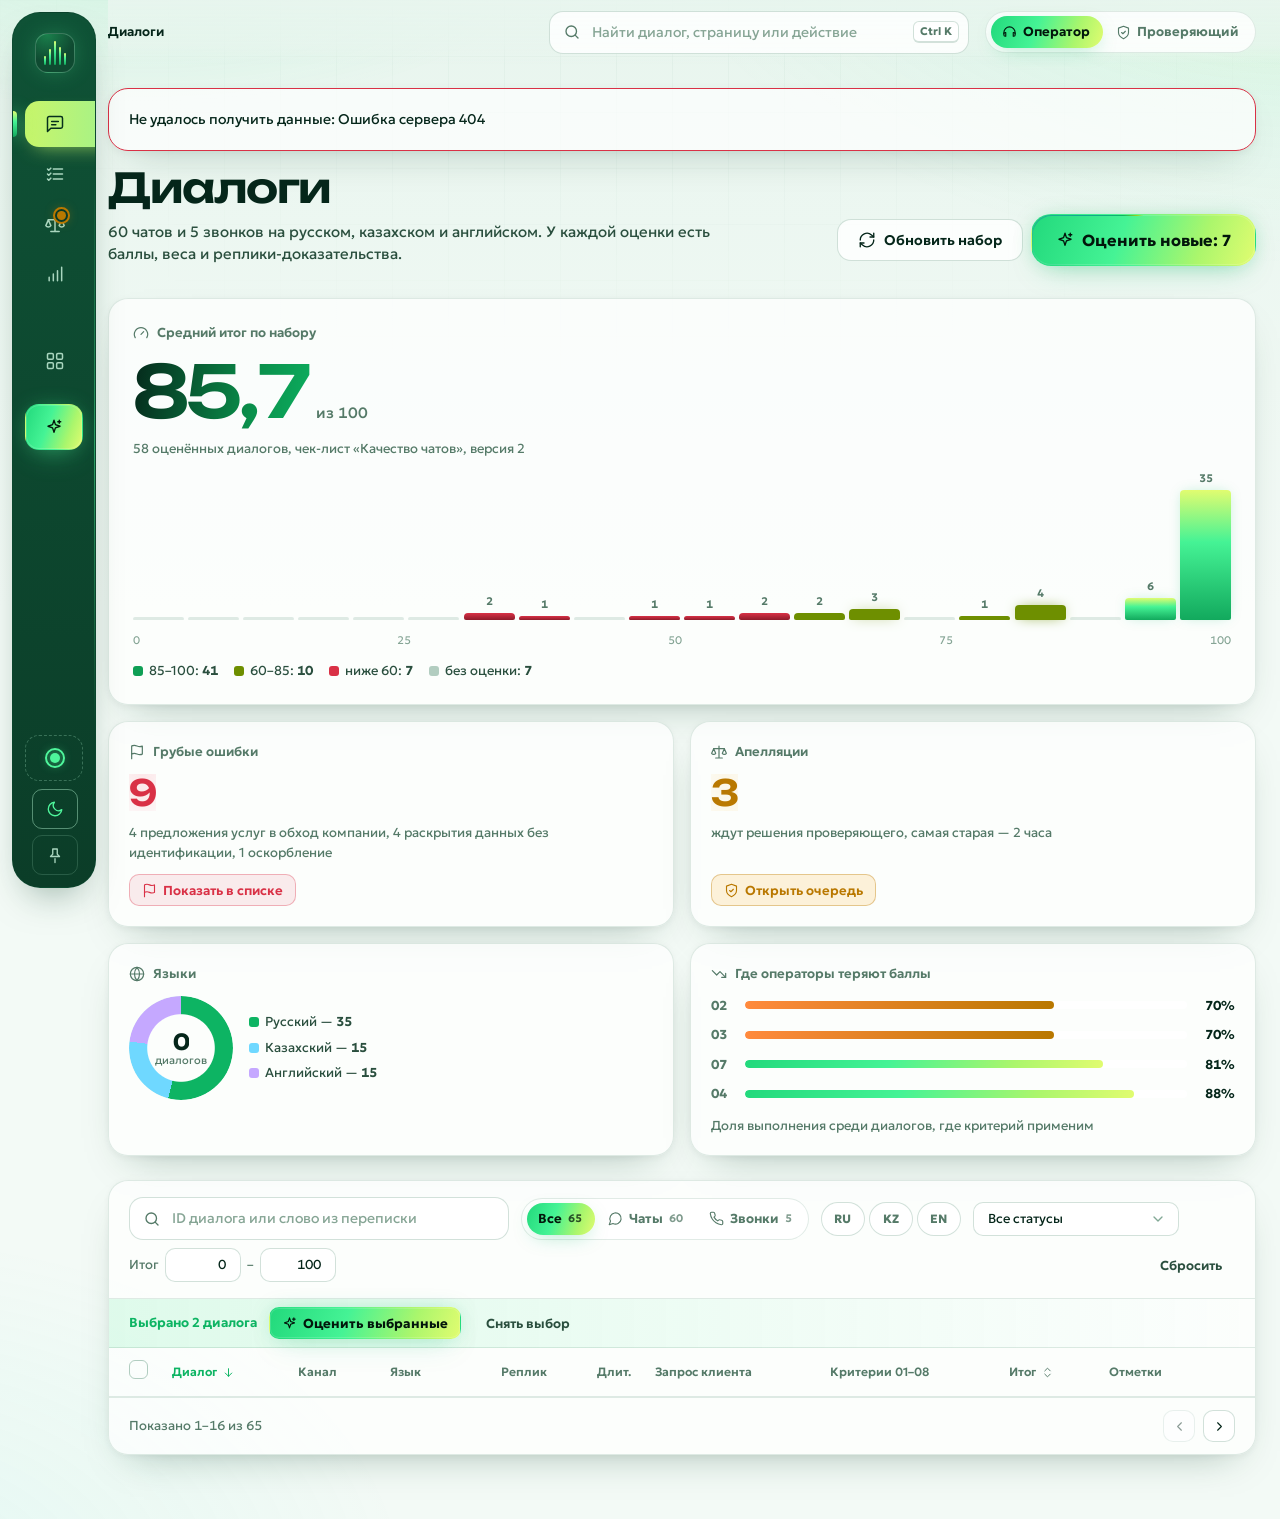
==== frontend/index.html @ 2c7c266d "Фронтенд: новый дизайн (datac) подключён к API: диалоги, карточки, апелляции, оценка, чек-листы, ана" ====
<!doctype html>
<html lang="ru">
<head>
  <meta charset="utf-8">
  <meta name="viewport" content="width=device-width, initial-scale=1">
  <meta name="theme-color" content="#F3FAF6">
  <link rel="icon" href="data:image/svg+xml,%3Csvg xmlns='http://www.w3.org/2000/svg' viewBox='0 0 32 32'%3E%3Crect width='32' height='32' rx='9' fill='%230B2D1F'/%3E%3Cg fill='%2345F395'%3E%3Crect x='6' y='17' width='3' height='8' rx='1.5'/%3E%3Crect x='11' y='11' width='3' height='14' rx='1.5'/%3E%3Crect x='16' y='6' width='3' height='19' rx='1.5'/%3E%3Crect x='21' y='12' width='3' height='13' rx='1.5'/%3E%3C/g%3E%3C/svg%3E">
  <title>Диалоги · CQA</title>
  <script src="js/fx/boot.js"></script>
  <link rel="preconnect" href="https://fonts.googleapis.com">
  <link rel="preconnect" href="https://fonts.gstatic.com" crossorigin>
  <noscript><link rel="stylesheet" href="https://fonts.googleapis.com/css2?family=Geologica:wght@300..800&family=Unbounded:wght@500..800&display=swap"></noscript>
  <link rel="stylesheet" href="css/tokens.css">
  <link rel="stylesheet" href="css/base.css">
  <link rel="stylesheet" href="css/components.css">
  <link rel="stylesheet" href="css/views.css">
  <link rel="stylesheet" href="css/fx.css">
</head>
<body>
  <!-- Иконки (inline-спрайт, чтобы работать и с file://). Использование: <svg class="icon"><use href="#i-check"/></svg> -->
  <svg xmlns="http://www.w3.org/2000/svg" style="display:none" aria-hidden="true">
    <symbol id="i-logo" viewBox="0 0 24 24"><path d="M21 12a8.5 8.5 0 0 1-12.4 7.6L3.5 21l1.4-4.9A8.5 8.5 0 1 1 21 12Z"/><path d="m8.6 12.2 2.4 2.4 4.6-5"/></symbol>
    <symbol id="i-list" viewBox="0 0 24 24"><path d="M21 15a2 2 0 0 1-2 2H7l-4 4V5a2 2 0 0 1 2-2h14a2 2 0 0 1 2 2z"/><path d="M8 9h8M8 13h5"/></symbol>
    <symbol id="i-gauge" viewBox="0 0 24 24"><path d="m12 14 4-4"/><path d="M3.3 19a10 10 0 1 1 17.4 0"/></symbol>
    <symbol id="i-checklist" viewBox="0 0 24 24"><path d="M10 6h11M10 12h11M10 18h11"/><path d="m3 6 1.5 1.5L7 5M3 12l1.5 1.5L7 11M3 18l1.5 1.5L7 17"/></symbol>
    <symbol id="i-scale" viewBox="0 0 24 24"><path d="M12 3v18M7 21h10M4 7h16"/><path d="m4 7-3 7a3.5 3.5 0 0 0 6 0L4 7ZM20 7l-3 7a3.5 3.5 0 0 0 6 0l-3-7Z"/></symbol>
    <symbol id="i-chat" viewBox="0 0 24 24"><path d="M7.9 20A9 9 0 1 0 4 16.1L2 22z"/></symbol>
    <symbol id="i-phone" viewBox="0 0 24 24"><path d="M22 16.9v3a2 2 0 0 1-2.2 2 19.8 19.8 0 0 1-8.6-3.1 19.5 19.5 0 0 1-6-6A19.8 19.8 0 0 1 2.1 4.2 2 2 0 0 1 4.1 2h3a2 2 0 0 1 2 1.7c.1.9.4 1.8.7 2.7a2 2 0 0 1-.5 2.1L8 9.8a16 16 0 0 0 6 6l1.3-1.3a2 2 0 0 1 2.1-.4c.9.3 1.8.6 2.7.7a2 2 0 0 1 1.7 2z"/></symbol>
    <symbol id="i-search" viewBox="0 0 24 24"><circle cx="11" cy="11" r="7"/><path d="m20 20-3.5-3.5"/></symbol>
    <symbol id="i-chevron-right" viewBox="0 0 24 24"><path d="m9 18 6-6-6-6"/></symbol>
    <symbol id="i-chevron-left" viewBox="0 0 24 24"><path d="m15 18-6-6 6-6"/></symbol>
    <symbol id="i-sort" viewBox="0 0 24 24"><path d="m7 15 5 5 5-5M7 9l5-5 5 5"/></symbol>
    <symbol id="i-sort-down" viewBox="0 0 24 24"><path d="M12 5v14M6 13l6 6 6-6"/></symbol>
    <symbol id="i-alert" viewBox="0 0 24 24"><path d="M10.3 3.9 1.8 18a2 2 0 0 0 1.7 3h17a2 2 0 0 0 1.7-3L13.7 3.9a2 2 0 0 0-3.4 0z"/><path d="M12 9v4M12 17h.01"/></symbol>
    <symbol id="i-flag" viewBox="0 0 24 24"><path d="M4 15s1-1 4-1 5 2 8 2 4-1 4-1V3s-1 1-4 1-5-2-8-2-4 1-4 1z"/><path d="M4 22v-7"/></symbol>
    <symbol id="i-check" viewBox="0 0 24 24"><path d="M20 6 9 17l-5-5"/></symbol>
    <symbol id="i-check-circle" viewBox="0 0 24 24"><circle cx="12" cy="12" r="10"/><path d="m8 12 3 3 5-6"/></symbol>
    <symbol id="i-x" viewBox="0 0 24 24"><path d="M18 6 6 18M6 6l12 12"/></symbol>
    <symbol id="i-x-circle" viewBox="0 0 24 24"><circle cx="12" cy="12" r="10"/><path d="m15 9-6 6M9 9l6 6"/></symbol>
    <symbol id="i-refresh" viewBox="0 0 24 24"><path d="M3 12a9 9 0 0 1 15-6.7L21 8"/><path d="M21 3v5h-5"/><path d="M21 12a9 9 0 0 1-15 6.7L3 16"/><path d="M3 21v-5h5"/></symbol>
    <symbol id="i-upload" viewBox="0 0 24 24"><path d="M21 15v4a2 2 0 0 1-2 2H5a2 2 0 0 1-2-2v-4"/><path d="m17 8-5-5-5 5M12 3v12"/></symbol>
    <symbol id="i-download" viewBox="0 0 24 24"><path d="M21 15v4a2 2 0 0 1-2 2H5a2 2 0 0 1-2-2v-4"/><path d="m7 10 5 5 5-5M12 15V3"/></symbol>
    <symbol id="i-play" viewBox="0 0 24 24"><path d="M7 4.5v15a1 1 0 0 0 1.5.9l12-7.5a1 1 0 0 0 0-1.8l-12-7.5A1 1 0 0 0 7 4.5Z"/></symbol>
    <symbol id="i-pause" viewBox="0 0 24 24"><rect x="6" y="4" width="4" height="16" rx="1"/><rect x="14" y="4" width="4" height="16" rx="1"/></symbol>
    <symbol id="i-stop" viewBox="0 0 24 24"><rect x="6" y="6" width="12" height="12" rx="2"/></symbol>
    <symbol id="i-grip" viewBox="0 0 24 24"><circle cx="9" cy="6" r="1"/><circle cx="15" cy="6" r="1"/><circle cx="9" cy="12" r="1"/><circle cx="15" cy="12" r="1"/><circle cx="9" cy="18" r="1"/><circle cx="15" cy="18" r="1"/></symbol>
    <symbol id="i-plus" viewBox="0 0 24 24"><path d="M12 5v14M5 12h14"/></symbol>
    <symbol id="i-save" viewBox="0 0 24 24"><path d="M19 21H5a2 2 0 0 1-2-2V5a2 2 0 0 1 2-2h11l5 5v11a2 2 0 0 1-2 2z"/><path d="M17 21v-8H7v8M7 3v5h8"/></symbol>
    <symbol id="i-trash" viewBox="0 0 24 24"><path d="M3 6h18M8 6V4a2 2 0 0 1 2-2h4a2 2 0 0 1 2 2v2m3 0-1 14a2 2 0 0 1-2 2H8a2 2 0 0 1-2-2L5 6"/></symbol>
    <symbol id="i-copy" viewBox="0 0 24 24"><rect x="9" y="9" width="13" height="13" rx="2"/><path d="M5 15H4a2 2 0 0 1-2-2V4a2 2 0 0 1 2-2h9a2 2 0 0 1 2 2v1"/></symbol>
    <symbol id="i-shield" viewBox="0 0 24 24"><path d="M12 22s8-4 8-10V5l-8-3-8 3v7c0 6 8 10 8 10z"/><path d="m9 12 2 2 4-4"/></symbol>
    <symbol id="i-user" viewBox="0 0 24 24"><circle cx="12" cy="8" r="4"/><path d="M4 21a8 8 0 0 1 16 0"/></symbol>
    <symbol id="i-headset" viewBox="0 0 24 24"><path d="M3 14v-2a9 9 0 0 1 18 0v2"/><path d="M21 16a2 2 0 0 1-2 2h-1v-6h1a2 2 0 0 1 2 2zM3 16a2 2 0 0 0 2 2h1v-6H5a2 2 0 0 0-2 2z"/></symbol>
    <symbol id="i-bot" viewBox="0 0 24 24"><rect x="4" y="8" width="16" height="12" rx="3"/><path d="M12 4v4M9 13h.01M15 13h.01"/></symbol>
    <symbol id="i-info" viewBox="0 0 24 24"><circle cx="12" cy="12" r="10"/><path d="M12 16v-4M12 8h.01"/></symbol>
    <symbol id="i-clock" viewBox="0 0 24 24"><circle cx="12" cy="12" r="10"/><path d="M12 6v6l4 2"/></symbol>
    <symbol id="i-mic" viewBox="0 0 24 24"><rect x="9" y="2" width="6" height="12" rx="3"/><path d="M19 10a7 7 0 0 1-14 0M12 17v5"/></symbol>
    <symbol id="i-link" viewBox="0 0 24 24"><path d="M10 13a5 5 0 0 0 7.5.5l3-3a5 5 0 0 0-7-7l-1.7 1.7"/><path d="M14 11a5 5 0 0 0-7.5-.5l-3 3a5 5 0 0 0 7 7l1.7-1.7"/></symbol>
    <symbol id="i-database" viewBox="0 0 24 24"><ellipse cx="12" cy="5" rx="9" ry="3"/><path d="M3 5v14c0 1.7 4 3 9 3s9-1.3 9-3V5"/><path d="M3 12c0 1.7 4 3 9 3s9-1.3 9-3"/></symbol>
    <symbol id="i-cpu" viewBox="0 0 24 24"><rect x="5" y="5" width="14" height="14" rx="2"/><path d="M9 9h6v6H9zM9 2v3M15 2v3M9 19v3M15 19v3M2 9h3M2 15h3M19 9h3M19 15h3"/></symbol>
    <symbol id="i-cloud" viewBox="0 0 24 24"><path d="M17.5 19H8a5 5 0 1 1 1-9.9A6 6 0 0 1 20 11a4 4 0 0 1-2.5 8z"/></symbol>
    <symbol id="i-toggle" viewBox="0 0 24 24"><rect x="2" y="7" width="20" height="10" rx="5"/><circle cx="16" cy="12" r="3"/></symbol>
    <symbol id="i-bars" viewBox="0 0 24 24"><path d="M5 20v-4M10 20v-8M15 20V8M20 20V4"/></symbol>
    <symbol id="i-edit" viewBox="0 0 24 24"><path d="M12 20h9"/><path d="M16.5 3.5a2.1 2.1 0 0 1 3 3L7 19l-4 1 1-4z"/></symbol>
    <symbol id="i-arrow-right" viewBox="0 0 24 24"><path d="M5 12h14M13 6l6 6-6 6"/></symbol>
    <symbol id="i-external" viewBox="0 0 24 24"><path d="M15 3h6v6M10 14 21 3M18 13v6a2 2 0 0 1-2 2H5a2 2 0 0 1-2-2V8a2 2 0 0 1 2-2h6"/></symbol>
    <symbol id="i-lock" viewBox="0 0 24 24"><rect x="3" y="11" width="18" height="11" rx="2"/><path d="M7 11V7a5 5 0 0 1 10 0v4"/></symbol>
    <symbol id="i-file" viewBox="0 0 24 24"><path d="M14 2H6a2 2 0 0 0-2 2v16a2 2 0 0 0 2 2h12a2 2 0 0 0 2-2V8z"/><path d="M14 2v6h6M9 13h6M9 17h4"/></symbol>
    <symbol id="i-history" viewBox="0 0 24 24"><path d="M3 12a9 9 0 1 0 3-6.7L3 8"/><path d="M3 3v5h5M12 7v5l3 2"/></symbol>
    <symbol id="i-message" viewBox="0 0 24 24"><path d="M21 15a2 2 0 0 1-2 2H7l-4 4V5a2 2 0 0 1 2-2h14a2 2 0 0 1 2 2z"/></symbol>
    <symbol id="i-layers" viewBox="0 0 24 24"><path d="m12 2 10 5-10 5L2 7z"/><path d="m2 17 10 5 10-5M2 12l10 5 10-5"/></symbol>
    <symbol id="i-volume" viewBox="0 0 24 24"><path d="M11 5 6 9H2v6h4l5 4z"/><path d="M15.5 8.5a5 5 0 0 1 0 7M19 5a10 10 0 0 1 0 14"/></symbol>
    <symbol id="i-sun" viewBox="0 0 24 24"><circle cx="12" cy="12" r="4"/><path d="M12 2v2M12 20v2M4.9 4.9l1.4 1.4M17.7 17.7l1.4 1.4M2 12h2M20 12h2M4.9 19.1l1.4-1.4M17.7 6.3l1.4-1.4"/></symbol>
    <symbol id="i-moon" viewBox="0 0 24 24"><path d="M21 12.8A9 9 0 1 1 11.2 3a7 7 0 0 0 9.8 9.8z"/></symbol>
    <symbol id="i-pin" viewBox="0 0 24 24"><path d="M12 17v5M9 10.8V4h6v6.8l3 3.2H6z"/></symbol>
    <symbol id="i-sparkles" viewBox="0 0 24 24"><path d="m12 3 1.9 5.8L20 11l-6.1 2.2L12 19l-1.9-5.8L4 11l6.1-2.2z"/><path d="M19 3v4M17 5h4"/></symbol>
    <symbol id="i-zap" viewBox="0 0 24 24"><path d="M13 2 3 14h9l-1 8 10-12h-9z"/></symbol>
    <symbol id="i-grid" viewBox="0 0 24 24"><rect x="3" y="3" width="7" height="7" rx="1.5"/><rect x="14" y="3" width="7" height="7" rx="1.5"/><rect x="3" y="14" width="7" height="7" rx="1.5"/><rect x="14" y="14" width="7" height="7" rx="1.5"/></symbol>
    <symbol id="i-globe" viewBox="0 0 24 24"><circle cx="12" cy="12" r="10"/><path d="M2 12h20M12 2a15 15 0 0 1 0 20M12 2a15 15 0 0 0 0 20"/></symbol>
    <symbol id="i-trend" viewBox="0 0 24 24"><path d="m22 17-8.5-8.5-5 5L2 7"/><path d="M16 17h6v-6"/></symbol>
  </svg>
  <div class="aurora" aria-hidden="true"><canvas class="aurora__canvas"></canvas><div class="aurora__fallback"></div></div>
  <div class="scroll-progress" aria-hidden="true"></div>

<div class="app" id="cqa-app">
  <aside class="rail" aria-label="Навигация">
    <a class="rail__brand" href="index.html" aria-label="CQA, на главную">
      <span class="logo-bars" aria-hidden="true"><i></i><i></i><i></i><i></i><i></i></span>
      <span class="rail__brand-text rail__label"><b>CQA</b><small>Freedom Broker</small></span>
    </a>
    <nav class="rail__nav" aria-label="Разделы">
      <a class="rail__link is-active" aria-current="page" href="index.html" style="--i:0"><svg class="icon"><use href="#i-list"/></svg><span class="rail__label">Диалоги</span><span class="rail__meta">65</span></a>
      <a class="rail__link" href="checklist.html" style="--i:1"><svg class="icon"><use href="#i-checklist"/></svg><span class="rail__label">Чек-листы</span><span class="rail__meta">v2</span></a>
      <a class="rail__link" href="appeals.html" style="--i:2"><svg class="icon"><use href="#i-scale"/></svg><span class="rail__dot" aria-hidden="true"></span><span class="rail__label">Апелляции</span><span class="rail__meta rail__meta--amber">3</span></a>
      <a class="rail__link" href="analytics.html" style="--i:3"><svg class="icon"><use href="#i-bars"/></svg><span class="rail__label">Аналитика</span></a>
      <p class="rail__section">Для разработки</p>
      <a class="rail__link" href="ui-kit.html" style="--i:4"><svg class="icon"><use href="#i-grid"/></svg><span class="rail__label">Компоненты</span></a>
    </nav>
    <div class="rail__cta"><a class="btn btn--primary" href="run.html"><svg class="icon"><use href="#i-sparkles"/></svg><span class="rail__label">Новая оценка</span></a></div>
    <div class="rail__foot">
      <div class="rail__dataset"><span class="live-dot" aria-hidden="true"></span><span class="rail__label"><b>Набор DEV</b><small>65 диалогов загружено</small></span></div>
      <div class="rail__tools">
        <button class="rail__tool" type="button" data-theme-toggle aria-label="Сменить тему" aria-pressed="false"><svg class="icon i-sun"><use href="#i-sun"/></svg><svg class="icon i-moon"><use href="#i-moon"/></svg></button>
        <button class="rail__tool" type="button" data-rail-pin aria-label="Закрепить панель" aria-pressed="false"><svg class="icon"><use href="#i-pin"/></svg></button>
      </div>
    </div>
  </aside>
  <div class="main">
    <header class="cmdbar">
      <nav class="cmdbar__crumbs" aria-label="Путь"><span aria-current="page">Диалоги</span></nav>
      <label class="search cmdbar__search"><span class="sr-only">Быстрый поиск</span><svg class="icon"><use href="#i-search"/></svg><input class="input" type="search" placeholder="Найти диалог, страницу или действие" data-palette-open readonly><span class="kbd">Ctrl K</span></label>
      <div class="seg" role="group" aria-label="Роль" data-static>
        <a class="seg__item is-active" aria-pressed="true" href="index.html"><svg class="icon"><use href="#i-headset"/></svg>Оператор</a>
        <a class="seg__item" aria-pressed="false" href="appeals.html"><svg class="icon"><use href="#i-shield"/></svg>Проверяющий</a>
      </div>
    </header>
    <main class="page">
      <header class="hero">
        <div class="hero__text">
          <h1 class="display" data-split>Диалоги</h1>
          <p class="lead" style="--i:1">60 чатов и 5 звонков на русском, казахском и английском. У каждой оценки есть баллы, веса и реплики-доказательства.</p>
        </div>
        <div class="hero__actions">
          <a class="btn" href="run.html"><svg class="icon"><use href="#i-refresh"/></svg>Обновить набор</a>
          <a class="btn btn--primary btn--lg beam" href="run.html" data-magnet="0.3"><svg class="icon"><use href="#i-sparkles"/></svg>Оценить новые: 7</a>
        </div>
      </header>

      <section class="bento" aria-label="Сводка по набору" data-stagger style="--base:250ms;--step:80ms">
        <article class="card spot tile tile--hero" style="--i:0">
          <span class="tile__label"><svg class="icon"><use href="#i-gauge"/></svg>Средний итог по набору</span>
          <span class="tile__value"><span class="shiny" data-count="87.9" data-delay="350">87,9</span><small>из 100</small></span>
          <p class="tile__note">58 оценённых диалогов, чек-лист «Качество чатов», версия 2</p>
          <div class="histo" aria-hidden="true"><div class="histo__bar rise is-empty" style="--h:2.0;--i:0;--base:500ms" data-tip="Итог 0–5: 0 диалогов"></div><div class="histo__bar rise is-empty" style="--h:2.0;--i:1;--base:500ms" data-tip="Итог 5–10: 0 диалогов"></div><div class="histo__bar rise is-empty" style="--h:2.0;--i:2;--base:500ms" data-tip="Итог 10–15: 0 диалогов"></div><div class="histo__bar rise is-empty" style="--h:2.0;--i:3;--base:500ms" data-tip="Итог 15–20: 0 диалогов"></div><div class="histo__bar rise is-empty" style="--h:2.0;--i:4;--base:500ms" data-tip="Итог 20–25: 0 диалогов"></div><div class="histo__bar rise is-empty" style="--h:2.0;--i:5;--base:500ms" data-tip="Итог 25–30: 0 диалогов"></div><div class="histo__bar rise is-bad" style="--h:5.7;--i:6;--base:500ms" data-tip="Итог 30–35: 2 диалога"><span>2</span></div><div class="histo__bar rise is-bad" style="--h:2.9;--i:7;--base:500ms" data-tip="Итог 35–40: 1 диалог"><span>1</span></div><div class="histo__bar rise is-empty" style="--h:2.0;--i:8;--base:500ms" data-tip="Итог 40–45: 0 диалогов"></div><div class="histo__bar rise is-bad" style="--h:2.9;--i:9;--base:500ms" data-tip="Итог 45–50: 1 диалог"><span>1</span></div><div class="histo__bar rise is-bad" style="--h:2.9;--i:10;--base:500ms" data-tip="Итог 50–55: 1 диалог"><span>1</span></div><div class="histo__bar rise is-bad" style="--h:5.7;--i:11;--base:500ms" data-tip="Итог 55–60: 2 диалога"><span>2</span></div><div class="histo__bar rise is-mid" style="--h:5.7;--i:12;--base:500ms" data-tip="Итог 60–65: 2 диалога"><span>2</span></div><div class="histo__bar rise is-mid" style="--h:8.6;--i:13;--base:500ms" data-tip="Итог 65–70: 3 диалога"><span>3</span></div><div class="histo__bar rise is-empty" style="--h:2.0;--i:14;--base:500ms" data-tip="Итог 70–75: 0 диалогов"></div><div class="histo__bar rise is-mid" style="--h:2.9;--i:15;--base:500ms" data-tip="Итог 75–80: 1 диалог"><span>1</span></div><div class="histo__bar rise is-mid" style="--h:11.4;--i:16;--base:500ms" data-tip="Итог 80–85: 4 диалога"><span>4</span></div><div class="histo__bar rise is-empty" style="--h:2.0;--i:17;--base:500ms" data-tip="Итог 85–90: 0 диалогов"></div><div class="histo__bar rise " style="--h:17.1;--i:18;--base:500ms" data-tip="Итог 90–95: 6 диалогов"><span>6</span></div><div class="histo__bar rise " style="--h:100.0;--i:19;--base:500ms" data-tip="Итог 95–100: 35 диалогов"><span>35</span></div></div>
          <div class="histo__axis" aria-hidden="true"><span>0</span><span>25</span><span>50</span><span>75</span><span>100</span></div>
          <div class="legend">
            <span><i style="background:var(--ok)"></i>85–100: <b>41</b></span>
            <span><i style="background:var(--mid)"></i>60–85: <b>10</b></span>
            <span><i style="background:var(--bad)"></i>ниже 60: <b>7</b></span>
            <span><i style="background:var(--line-hi)"></i>без оценки: <b>7</b></span>
          </div>
        </article>

        <article class="card spot tile tile--gross" style="--i:1" data-tilt="4">
          <span class="glare" aria-hidden="true"></span>
          <span class="tile__label"><svg class="icon"><use href="#i-flag"/></svg>Грубые ошибки</span>
          <span class="tile__value"><span data-odometer data-delay="300">9</span></span>
          <p class="tile__note">4 предложения услуг в обход компании, 4 раскрытия данных без идентификации, 1 оскорбление</p>
          <div class="tile__foot"><a class="btn btn--danger btn--sm" href="#list"><svg class="icon"><use href="#i-flag"/></svg>Показать в списке</a></div>
        </article>

        <article class="card spot tile tile--appeal" style="--i:2" data-tilt="4">
          <span class="glare" aria-hidden="true"></span>
          <span class="tile__label"><svg class="icon"><use href="#i-scale"/></svg>Апелляции</span>
          <span class="tile__value"><span data-odometer data-delay="400">3</span></span>
          <p class="tile__note">ждут решения проверяющего, самая старая — 2 часа</p>
          <div class="tile__foot"><a class="btn btn--amber btn--sm pulse pulse--amber" href="appeals.html"><svg class="icon"><use href="#i-shield"/></svg>Открыть очередь</a></div>
        </article>

        <article class="card spot tile tile--lang" style="--i:3">
          <span class="tile__label"><svg class="icon"><use href="#i-globe"/></svg>Языки</span>
          <div class="ring-wrap">
            <div class="ring-box"><div class="ring" style="--a:54;--b:23"></div><div class="ring-center"><span><b data-odometer data-delay="500">0</b>диалогов</span></div></div>
            <div class="legend" style="display:grid;gap:6px">
              <span><i style="background:var(--signal)"></i>Русский — <b>35</b></span>
              <span><i style="background:#6FD8FF"></i>Казахский — <b>15</b></span>
              <span><i style="background:#C5A8FF"></i>Английский — <b>15</b></span>
            </div>
          </div>
        </article>

        <article class="card spot tile tile--weak" style="--i:4">
          <span class="tile__label"><svg class="icon"><use href="#i-trend"/></svg>Где операторы теряют баллы</span>
          <div class="meter-list">
            <div class="meter"><span class="meter__code">02</span><span class="meter__bar" title="Выявление потребности"><i class="is-low" style="--p:70%;--i:0"></i></span><span class="meter__value">70%</span></div>
            <div class="meter"><span class="meter__code">03</span><span class="meter__bar" title="Идентификация"><i class="is-low" style="--p:70%;--i:1"></i></span><span class="meter__value">70%</span></div>
            <div class="meter"><span class="meter__code">07</span><span class="meter__bar" title="Завершение"><i style="--p:81%;--i:2"></i></span><span class="meter__value">81%</span></div>
            <div class="meter"><span class="meter__code">04</span><span class="meter__bar" title="Консультация"><i style="--p:88%;--i:3"></i></span><span class="meter__value">88%</span></div>
          </div>
          <p class="tile__note">Доля выполнения среди диалогов, где критерий применим</p>
        </article>
      </section>

      <section class="card" id="list" aria-label="Список диалогов" style="animation:rise-in 700ms var(--ease-out) 550ms both">
        <form class="filters" role="search">
          <label class="search"><span class="sr-only">Поиск</span><svg class="icon"><use href="#i-search"/></svg><input class="input" type="search" placeholder="ID диалога или слово из переписки"></label>
          <div class="seg" role="group" aria-label="Канал">
            <button class="seg__item is-active" type="button" aria-pressed="true">Все <span class="seg__count">65</span></button>
            <button class="seg__item" type="button" aria-pressed="false"><svg class="icon"><use href="#i-chat"/></svg>Чаты <span class="seg__count">60</span></button>
            <button class="seg__item" type="button" aria-pressed="false"><svg class="icon"><use href="#i-phone"/></svg>Звонки <span class="seg__count">5</span></button>
          </div>
          <div class="lang-chips" role="group" aria-label="Язык">
            <button class="lang-chip" type="button" aria-pressed="false">RU</button>
            <button class="lang-chip" type="button" aria-pressed="false">KZ</button>
            <button class="lang-chip" type="button" aria-pressed="false">EN</button>
          </div>
          <label class="sr-only" for="f-status">Статус</label>
          <select class="select select--sm" id="f-status" style="width:auto">
            <option>Все статусы</option>
            <option>Без оценки</option>
            <option>Оценён</option>
            <option>Апелляция на проверке</option>
            <option>Решение принято</option>
            <option>Грубая ошибка</option>
          </select>
          <span class="filters__range">Итог
            <input class="input input--sm input--num" type="number" min="0" max="100" value="0" aria-label="Итог от">
            –
            <input class="input input--sm input--num" type="number" min="0" max="100" value="100" aria-label="Итог до">
          </span>
          <button class="btn btn--ghost btn--sm filters__reset" type="reset">Сбросить</button>
        </form>

        <div class="selection-bar">
          <span>Выбрано 2 диалога</span>
          <a class="btn btn--primary btn--sm" href="run.html"><svg class="icon"><use href="#i-sparkles"/></svg>Оценить выбранные</a>
          <button class="btn btn--ghost btn--sm" type="button">Снять выбор</button>
        </div>

        <div class="table-wrap">
          <table class="table">
            <thead>
              <tr>
                <th style="width:48px"><label class="check"><input type="checkbox" aria-label="Выбрать все"></label></th>
                <th><a class="th-sort is-active" href="#">Диалог<svg class="icon"><use href="#i-sort-down"/></svg></a></th>
                <th>Канал</th>
                <th>Язык</th>
                <th class="col-num">Реплик</th>
                <th class="col-num">Длит.</th>
                <th>Запрос клиента</th>
                <th><span data-tip="Восемь полос — восемь критериев: высокая зелёная — «Да», низкая красная — «Нет», пунктир — N/A, последняя — грубая ошибка">Критерии 01–08</span></th>
                <th><a class="th-sort" href="#">Итог<svg class="icon"><use href="#i-sort"/></svg></a></th>
                <th>Отметки</th>
                <th><span class="sr-only">Открыть</span></th>
              </tr>
            </thead>
            <tbody>
            <tr style="--i:0">
              <td><label class="check"><input type="checkbox" aria-label="Выбрать p1-ru-001"></label></td>
              <td><a class="row-link" href="dialog.html">p1-ru-001</a></td>
              <td><span class="tag"><svg class="icon"><use href="#i-chat"/></svg>Чат</span></td>
              <td><span class="tag tag--lang">RU</span></td>
              <td class="col-num">12</td>
              <td class="col-num">2:04</td>
              <td><div class="request">Где посмотреть мой тариф? В приложении не нахожу.</div></td>
              <td><span class="sig" style="--row-delay:650ms" role="img" aria-label="Критерии — 01: да; 02: N/A; 03: N/A; 04: да; 05: да; 06: да; 07: да" data-tip="01: да; 02: N/A; 03: N/A; 04: да; 05: да; 06: да; 07: да"><i class="" style="--i:0"></i><i class="n" style="--i:1"></i><i class="n" style="--i:2"></i><i class="" style="--i:3"></i><i class="" style="--i:4"></i><i class="" style="--i:5"></i><i class="" style="--i:6"></i><i class="f" style="--i:7"></i></span></td>
              <td><span class="score score--ok"><span class="score__value">100</span></span></td>
              <td><span class="flags"><span class="tag">N/A: 2</span></span></td>
              <td><a class="row-go" href="dialog.html" aria-label="Открыть p1-ru-001" data-tip="Открыть карточку"><svg class="icon"><use href="#i-chevron-right"/></svg></a></td>
            </tr>
            <tr style="--i:1">
              <td><label class="check"><input type="checkbox" aria-label="Выбрать p1-ru-003"></label></td>
              <td><a class="row-link" href="dialog.html">p1-ru-003</a></td>
              <td><span class="tag"><svg class="icon"><use href="#i-chat"/></svg>Чат</span></td>
              <td><span class="tag tag--lang">RU</span></td>
              <td class="col-num">15</td>
              <td class="col-num">5:07</td>
              <td><div class="request">Какая комиссия на тарифе инвестор? Интересует покупка акций.</div></td>
              <td><span class="sig" style="--row-delay:695ms" role="img" aria-label="Критерии — 01: да; 02: да; 03: N/A; 04: частично; 05: да; 06: да; 07: да после апелляции" data-tip="01: да; 02: да; 03: N/A; 04: частично; 05: да; 06: да; 07: да после апелляции"><i class="" style="--i:0"></i><i class="" style="--i:1"></i><i class="n" style="--i:2"></i><i class="m" style="--i:3"></i><i class="" style="--i:4"></i><i class="" style="--i:5"></i><i class="c" style="--i:6"></i><i class="f" style="--i:7"></i></span></td>
              <td><span class="score score--ok"><span class="score__value">87,5</span></span></td>
              <td><span class="flags"><span class="tag tag--ok"><svg class="icon"><use href="#i-scale"/></svg>Решение принято</span><span class="tag">N/A: 1</span></span></td>
              <td><a class="row-go" href="dialog.html" aria-label="Открыть p1-ru-003" data-tip="Открыть карточку"><svg class="icon"><use href="#i-chevron-right"/></svg></a></td>
            </tr>
            <tr style="--i:2">
              <td><label class="check"><input type="checkbox" aria-label="Выбрать p1-ru-009"></label></td>
              <td><a class="row-link" href="appeals.html">p1-ru-009</a></td>
              <td><span class="tag"><svg class="icon"><use href="#i-chat"/></svg>Чат</span></td>
              <td><span class="tag tag--lang">RU</span></td>
              <td class="col-num">16</td>
              <td class="col-num">4:35</td>
              <td><div class="request">Вчера вывод работал, сегодня нет. Посмотрите, что с моим счётом?</div></td>
              <td><span class="sig" style="--row-delay:740ms" role="img" aria-label="Критерии — 01: да; 02: да; 03: нет; 04: частично; 05: нет; 06: да; 07: да; грубая ошибка" data-tip="01: да; 02: да; 03: нет; 04: частично; 05: нет; 06: да; 07: да; грубая ошибка"><i class="" style="--i:0"></i><i class="" style="--i:1"></i><i class="x" style="--i:2"></i><i class="m" style="--i:3"></i><i class="x" style="--i:4"></i><i class="" style="--i:5"></i><i class="" style="--i:6"></i><i class="g" style="--i:7"></i></span></td>
              <td><span class="score score--bad"><span class="score__value">55</span></span></td>
              <td><span class="flags"><span class="tag tag--bad"><svg class="icon"><use href="#i-flag"/></svg>Грубая ошибка</span><span class="tag tag--amber"><svg class="icon"><use href="#i-scale"/></svg>На проверке</span></span></td>
              <td><a class="row-go" href="appeals.html" aria-label="Открыть p1-ru-009" data-tip="Открыть карточку"><svg class="icon"><use href="#i-chevron-right"/></svg></a></td>
            </tr>
            <tr style="--i:3">
              <td><label class="check"><input type="checkbox" aria-label="Выбрать p1-ru-014"></label></td>
              <td><a class="row-link" href="dialog.html">p1-ru-014</a></td>
              <td><span class="tag"><svg class="icon"><use href="#i-chat"/></svg>Чат</span></td>
              <td><span class="tag tag--lang">RU</span></td>
              <td class="col-num">14</td>
              <td class="col-num">3:24</td>
              <td><div class="request">Где личный кабинет? На сайте компании в меню не вижу входа.</div></td>
              <td><span class="sig" style="--row-delay:785ms" role="img" aria-label="Критерии — 01: нет; 02: нет; 03: N/A; 04: да; 05: да; 06: да; 07: да" data-tip="01: нет; 02: нет; 03: N/A; 04: да; 05: да; 06: да; 07: да"><i class="x" style="--i:0"></i><i class="x" style="--i:1"></i><i class="n" style="--i:2"></i><i class="" style="--i:3"></i><i class="" style="--i:4"></i><i class="" style="--i:5"></i><i class="" style="--i:6"></i><i class="f" style="--i:7"></i></span></td>
              <td><span class="score score--mid"><span class="score__value">68,75</span></span></td>
              <td><span class="flags"><span class="tag">N/A: 1</span></span></td>
              <td><a class="row-go" href="dialog.html" aria-label="Открыть p1-ru-014" data-tip="Открыть карточку"><svg class="icon"><use href="#i-chevron-right"/></svg></a></td>
            </tr>
            <tr style="--i:4">
              <td><label class="check"><input type="checkbox" aria-label="Выбрать p1-ru-018"></label></td>
              <td><a class="row-link" href="dialog.html">p1-ru-018</a></td>
              <td><span class="tag"><svg class="icon"><use href="#i-chat"/></svg>Чат</span></td>
              <td><span class="tag tag--lang">RU</span></td>
              <td class="col-num">13</td>
              <td class="col-num">3:43</td>
              <td><div class="request">Пытаюсь купить облигацию, приказы отклоняются. Где посмотреть причину?</div></td>
              <td><span class="sig" style="--row-delay:830ms" role="img" aria-label="Критерии — 01: да; 02: нет; 03: N/A; 04: нет; 05: нет; 06: да; 07: нет" data-tip="01: да; 02: нет; 03: N/A; 04: нет; 05: нет; 06: да; 07: нет"><i class="" style="--i:0"></i><i class="x" style="--i:1"></i><i class="n" style="--i:2"></i><i class="x" style="--i:3"></i><i class="x" style="--i:4"></i><i class="" style="--i:5"></i><i class="x" style="--i:6"></i><i class="f" style="--i:7"></i></span></td>
              <td><span class="score score--bad"><span class="score__value">31,25</span></span></td>
              <td><span class="flags"><span class="tag">N/A: 1</span></span></td>
              <td><a class="row-go" href="dialog.html" aria-label="Открыть p1-ru-018" data-tip="Открыть карточку"><svg class="icon"><use href="#i-chevron-right"/></svg></a></td>
            </tr>
            <tr style="--i:5">
              <td><label class="check"><input type="checkbox" aria-label="Выбрать p1-ru-025"></label></td>
              <td><a class="row-link" href="dialog.html">p1-ru-025</a></td>
              <td><span class="tag"><svg class="icon"><use href="#i-chat"/></svg>Чат</span></td>
              <td><span class="tag tag--lang">RU</span></td>
              <td class="col-num">11</td>
              <td class="col-num">2:35</td>
              <td><div class="request">Здравствуйте, можно поговорить с человеком?</div></td>
              <td><span class="sig" style="--row-delay:875ms" role="img" aria-label="Критерии — 01: да; 02: N/A; 03: N/A; 04: N/A; 05: да; 06: да; 07: N/A" data-tip="01: да; 02: N/A; 03: N/A; 04: N/A; 05: да; 06: да; 07: N/A"><i class="" style="--i:0"></i><i class="n" style="--i:1"></i><i class="n" style="--i:2"></i><i class="n" style="--i:3"></i><i class="" style="--i:4"></i><i class="" style="--i:5"></i><i class="n" style="--i:6"></i><i class="f" style="--i:7"></i></span></td>
              <td><span class="score score--ok"><span class="score__value">100</span></span></td>
              <td><span class="flags"><span class="tag">N/A: 4</span></span></td>
              <td><a class="row-go" href="dialog.html" aria-label="Открыть p1-ru-025" data-tip="Открыть карточку"><svg class="icon"><use href="#i-chevron-right"/></svg></a></td>
            </tr>
            <tr style="--i:6">
              <td><label class="check"><input type="checkbox" aria-label="Выбрать p1-ru-029"></label></td>
              <td><a class="row-link" href="dialog.html">p1-ru-029</a></td>
              <td><span class="tag"><svg class="icon"><use href="#i-chat"/></svg>Чат</span></td>
              <td><span class="tag tag--lang">RU</span></td>
              <td class="col-num">14</td>
              <td class="col-num">3:26</td>
              <td><div class="request">Почему опять не могу найти вход? На вашем сайте всё перелопатил.</div></td>
              <td><span class="sig" style="--row-delay:920ms" role="img" aria-label="Критерии — 01: да; 02: N/A; 03: N/A; 04: частично; 05: нет; 06: да; 07: нет; грубая ошибка" data-tip="01: да; 02: N/A; 03: N/A; 04: частично; 05: нет; 06: да; 07: нет; грубая ошибка"><i class="" style="--i:0"></i><i class="n" style="--i:1"></i><i class="n" style="--i:2"></i><i class="m" style="--i:3"></i><i class="x" style="--i:4"></i><i class="" style="--i:5"></i><i class="x" style="--i:6"></i><i class="g" style="--i:7"></i></span></td>
              <td><span class="score score--mid"><span class="score__value">61,54</span></span></td>
              <td><span class="flags"><span class="tag tag--bad"><svg class="icon"><use href="#i-flag"/></svg>Грубая ошибка</span></span></td>
              <td><a class="row-go" href="dialog.html" aria-label="Открыть p1-ru-029" data-tip="Открыть карточку"><svg class="icon"><use href="#i-chevron-right"/></svg></a></td>
            </tr>
            <tr style="--i:7">
              <td><label class="check"><input type="checkbox" aria-label="Выбрать p1-kz-003"></label></td>
              <td><a class="row-link" href="dialog.html">p1-kz-003</a></td>
              <td><span class="tag"><svg class="icon"><use href="#i-chat"/></svg>Чат</span></td>
              <td><span class="tag tag--lang tag--kz">KZ</span></td>
              <td class="col-num">26</td>
              <td class="col-num">9:41</td>
              <td><div class="request">Кеше шотқа ақша аудардым, әлі көрінбей тұр.</div></td>
              <td><span class="sig" style="--row-delay:965ms" role="img" aria-label="Критерии — 01: да; 02: да; 03: да; 04: да; 05: да; 06: да; 07: да" data-tip="01: да; 02: да; 03: да; 04: да; 05: да; 06: да; 07: да"><i class="" style="--i:0"></i><i class="" style="--i:1"></i><i class="" style="--i:2"></i><i class="" style="--i:3"></i><i class="" style="--i:4"></i><i class="" style="--i:5"></i><i class="" style="--i:6"></i><i class="f" style="--i:7"></i></span></td>
              <td><span class="score score--ok"><span class="score__value">100</span></span></td>
              <td><span class="flags"></span></td>
              <td><a class="row-go" href="dialog.html" aria-label="Открыть p1-kz-003" data-tip="Открыть карточку"><svg class="icon"><use href="#i-chevron-right"/></svg></a></td>
            </tr>
            <tr style="--i:8">
              <td><label class="check"><input type="checkbox" aria-label="Выбрать p1-kz-008"></label></td>
              <td><a class="row-link" href="dialog.html">p1-kz-008</a></td>
              <td><span class="tag"><svg class="icon"><use href="#i-chat"/></svg>Чат</span></td>
              <td><span class="tag tag--lang tag--kz">KZ</span></td>
              <td class="col-num">13</td>
              <td class="col-num">3:02</td>
              <td><div class="request">Сайттан жеке кабинетке кіретін жерді таппадым.</div></td>
              <td><span class="sig" style="--row-delay:1010ms" role="img" aria-label="Критерии — 01: нет; 02: нет; 03: N/A; 04: да; 05: да; 06: да; 07: нет" data-tip="01: нет; 02: нет; 03: N/A; 04: да; 05: да; 06: да; 07: нет"><i class="x" style="--i:0"></i><i class="x" style="--i:1"></i><i class="n" style="--i:2"></i><i class="" style="--i:3"></i><i class="" style="--i:4"></i><i class="" style="--i:5"></i><i class="x" style="--i:6"></i><i class="f" style="--i:7"></i></span></td>
              <td><span class="score score--mid"><span class="score__value">62,5</span></span></td>
              <td><span class="flags"><span class="tag">N/A: 1</span></span></td>
              <td><a class="row-go" href="dialog.html" aria-label="Открыть p1-kz-008" data-tip="Открыть карточку"><svg class="icon"><use href="#i-chevron-right"/></svg></a></td>
            </tr>
            <tr class="is-selected" style="--i:9">
              <td><label class="check"><input type="checkbox" checked aria-label="Выбрать p1-kz-012"></label></td>
              <td><a class="row-link" href="dialog.html">p1-kz-012</a></td>
              <td><span class="tag"><svg class="icon"><use href="#i-chat"/></svg>Чат</span></td>
              <td><span class="tag tag--lang tag--kz">KZ</span></td>
              <td class="col-num">14</td>
              <td class="col-num">3:57</td>
              <td><div class="request">Облигация сатып алайын десем, өтінім қабылданбай жатыр.</div></td>
              <td><span class="sig" aria-label="Ещё не оценён"><i class="f" style="--i:0"></i><i class="f" style="--i:1"></i><i class="f" style="--i:2"></i><i class="f" style="--i:3"></i><i class="f" style="--i:4"></i><i class="f" style="--i:5"></i><i class="f" style="--i:6"></i><i class="f" style="--i:7"></i></span></td>
              <td><span class="score score--none"><span class="score__value">Нет оценки</span></span></td>
              <td><span class="flags"></span></td>
              <td><a class="row-go" href="dialog.html" aria-label="Открыть p1-kz-012" data-tip="Открыть карточку"><svg class="icon"><use href="#i-chevron-right"/></svg></a></td>
            </tr>
            <tr style="--i:10">
              <td><label class="check"><input type="checkbox" aria-label="Выбрать p1-kz-013"></label></td>
              <td><a class="row-link" href="dialog.html">p1-kz-013</a></td>
              <td><span class="tag"><svg class="icon"><use href="#i-chat"/></svg>Чат</span></td>
              <td><span class="tag tag--lang tag--kz">KZ</span></td>
              <td class="col-num">14</td>
              <td class="col-num">5:31</td>
              <td><div class="request">Облигацияларды қайдан қараймын? Бұрын сатып алып көрмедім.</div></td>
              <td><span class="sig" style="--row-delay:1100ms" role="img" aria-label="Критерии — 01: да; 02: N/A; 03: N/A; 04: да; 05: да; 06: да; 07: нет; грубая ошибка" data-tip="01: да; 02: N/A; 03: N/A; 04: да; 05: да; 06: да; 07: нет; грубая ошибка"><i class="" style="--i:0"></i><i class="n" style="--i:1"></i><i class="n" style="--i:2"></i><i class="" style="--i:3"></i><i class="" style="--i:4"></i><i class="" style="--i:5"></i><i class="x" style="--i:6"></i><i class="g" style="--i:7"></i></span></td>
              <td><span class="score score--ok"><span class="score__value">92,31</span></span></td>
              <td><span class="flags"><span class="tag tag--bad"><svg class="icon"><use href="#i-flag"/></svg>Грубая ошибка</span></span></td>
              <td><a class="row-go" href="dialog.html" aria-label="Открыть p1-kz-013" data-tip="Открыть карточку"><svg class="icon"><use href="#i-chevron-right"/></svg></a></td>
            </tr>
            <tr style="--i:11">
              <td><label class="check"><input type="checkbox" aria-label="Выбрать p1-en-006"></label></td>
              <td><a class="row-link" href="dialog.html">p1-en-006</a></td>
              <td><span class="tag"><svg class="icon"><use href="#i-chat"/></svg>Чат</span></td>
              <td><span class="tag tag--lang tag--en">EN</span></td>
              <td class="col-num">30</td>
              <td class="col-num">11:29</td>
              <td><div class="request">I sent money to my brokerage account and it hasn't shown up. It's making me nervous.</div></td>
              <td><span class="sig" style="--row-delay:1145ms" role="img" aria-label="Критерии — 01: да; 02: да; 03: да; 04: да; 05: да; 06: да; 07: да" data-tip="01: да; 02: да; 03: да; 04: да; 05: да; 06: да; 07: да"><i class="" style="--i:0"></i><i class="" style="--i:1"></i><i class="" style="--i:2"></i><i class="" style="--i:3"></i><i class="" style="--i:4"></i><i class="" style="--i:5"></i><i class="" style="--i:6"></i><i class="f" style="--i:7"></i></span></td>
              <td><span class="score score--ok"><span class="score__value">100</span></span></td>
              <td><span class="flags"></span></td>
              <td><a class="row-go" href="dialog.html" aria-label="Открыть p1-en-006" data-tip="Открыть карточку"><svg class="icon"><use href="#i-chevron-right"/></svg></a></td>
            </tr>
            <tr style="--i:12">
              <td><label class="check"><input type="checkbox" aria-label="Выбрать p1-en-014"></label></td>
              <td><a class="row-link" href="appeals.html">p1-en-014</a></td>
              <td><span class="tag"><svg class="icon"><use href="#i-chat"/></svg>Чат</span></td>
              <td><span class="tag tag--lang tag--en">EN</span></td>
              <td class="col-num">15</td>
              <td class="col-num">4:42</td>
              <td><div class="request">Can someone check why withdrawals are blocked on my account?</div></td>
              <td><span class="sig" style="--row-delay:1190ms" role="img" aria-label="Критерии — 01: да; 02: N/A; 03: нет; 04: частично; 05: нет; 06: да; 07: нет; грубая ошибка" data-tip="01: да; 02: N/A; 03: нет; 04: частично; 05: нет; 06: да; 07: нет; грубая ошибка"><i class="" style="--i:0"></i><i class="n" style="--i:1"></i><i class="x" style="--i:2"></i><i class="m" style="--i:3"></i><i class="x" style="--i:4"></i><i class="" style="--i:5"></i><i class="x" style="--i:6"></i><i class="g" style="--i:7"></i></span></td>
              <td><span class="score score--bad"><span class="score__value">35,29</span></span></td>
              <td><span class="flags"><span class="tag tag--bad"><svg class="icon"><use href="#i-flag"/></svg>Грубая ошибка</span><span class="tag tag--amber"><svg class="icon"><use href="#i-scale"/></svg>На проверке</span></span></td>
              <td><a class="row-go" href="appeals.html" aria-label="Открыть p1-en-014" data-tip="Открыть карточку"><svg class="icon"><use href="#i-chevron-right"/></svg></a></td>
            </tr>
            <tr class="is-selected" style="--i:13">
              <td><label class="check"><input type="checkbox" checked aria-label="Выбрать p1-en-015"></label></td>
              <td><a class="row-link" href="dialog.html">p1-en-015</a></td>
              <td><span class="tag"><svg class="icon"><use href="#i-chat"/></svg>Чат</span></td>
              <td><span class="tag tag--lang tag--en">EN</span></td>
              <td class="col-num">14</td>
              <td class="col-num">4:06</td>
              <td><div class="request">Can't get into the account.</div></td>
              <td><span class="sig" aria-label="Ещё не оценён"><i class="f" style="--i:0"></i><i class="f" style="--i:1"></i><i class="f" style="--i:2"></i><i class="f" style="--i:3"></i><i class="f" style="--i:4"></i><i class="f" style="--i:5"></i><i class="f" style="--i:6"></i><i class="f" style="--i:7"></i></span></td>
              <td><span class="score score--none"><span class="score__value">Нет оценки</span></span></td>
              <td><span class="flags"></span></td>
              <td><a class="row-go" href="dialog.html" aria-label="Открыть p1-en-015" data-tip="Открыть карточку"><svg class="icon"><use href="#i-chevron-right"/></svg></a></td>
            </tr>
            <tr style="--i:14">
              <td><label class="check"><input type="checkbox" aria-label="Выбрать p4-ru-003"></label></td>
              <td><a class="row-link" href="call.html">p4-ru-003</a></td>
              <td><span class="tag tag--call"><svg class="icon"><use href="#i-phone"/></svg>Звонок</span></td>
              <td><span class="tag tag--lang">RU</span></td>
              <td class="col-num">78</td>
              <td class="col-num">6:39</td>
              <td><div class="request">Торговое поручение через мобильное приложение почти час в обработке.</div></td>
              <td><span class="sig" style="--row-delay:1280ms" role="img" aria-label="Критерии — 01: да; 02: да; 03: да; 04: да; 05: да; 06: частично; 07: N/A" data-tip="01: да; 02: да; 03: да; 04: да; 05: да; 06: частично; 07: N/A"><i class="" style="--i:0"></i><i class="" style="--i:1"></i><i class="" style="--i:2"></i><i class="" style="--i:3"></i><i class="" style="--i:4"></i><i class="m" style="--i:5"></i><i class="n" style="--i:6"></i><i class="f" style="--i:7"></i></span></td>
              <td><span class="score score--ok"><span class="score__value">95,26</span></span></td>
              <td><span class="flags"><span class="tag">N/A: 1</span></span></td>
              <td><a class="row-go" href="call.html" aria-label="Открыть p4-ru-003" data-tip="Открыть карточку"><svg class="icon"><use href="#i-chevron-right"/></svg></a></td>
            </tr>
            <tr style="--i:15">
              <td><label class="check"><input type="checkbox" aria-label="Выбрать p4-ru-004"></label></td>
              <td><a class="row-link" href="call.html">p4-ru-004</a></td>
              <td><span class="tag tag--call"><svg class="icon"><use href="#i-phone"/></svg>Звонок</span></td>
              <td><span class="tag tag--lang">RU</span></td>
              <td class="col-num">115</td>
              <td class="col-num">7:16</td>
              <td><div class="request">Не могу купить облигации: приказ отклоняется, просят писать на почту.</div></td>
              <td><span class="sig" style="--row-delay:1325ms" role="img" aria-label="Критерии — 01: да; 02: да; 03: да; 04: да; 05: нет; 06: частично; 07: N/A" data-tip="01: да; 02: да; 03: да; 04: да; 05: нет; 06: частично; 07: N/A"><i class="" style="--i:0"></i><i class="" style="--i:1"></i><i class="" style="--i:2"></i><i class="" style="--i:3"></i><i class="x" style="--i:4"></i><i class="m" style="--i:5"></i><i class="n" style="--i:6"></i><i class="f" style="--i:7"></i></span></td>
              <td><span class="score score--mid"><span class="score__value">79,47</span></span></td>
              <td><span class="flags"><span class="tag">N/A: 1</span></span></td>
              <td><a class="row-go" href="call.html" aria-label="Открыть p4-ru-004" data-tip="Открыть карточку"><svg class="icon"><use href="#i-chevron-right"/></svg></a></td>
            </tr>
            </tbody>
          </table>
        </div>

        <div class="pager">
          <span class="num">Показано 1–16 из 65</span>
          <span class="spacer"></span>
          <button class="btn btn--sm btn--icon" type="button" disabled aria-label="Назад"><svg class="icon"><use href="#i-chevron-left"/></svg></button>
          <button class="btn btn--sm btn--icon" type="button" aria-label="Вперёд"><svg class="icon"><use href="#i-chevron-right"/></svg></button>
        </div>
      </section>
    </main>
    <div class="modal palette" id="palette" role="dialog" aria-modal="true" aria-label="Быстрый поиск">
      <a class="modal__backdrop" href="#" data-close aria-label="Закрыть"></a>
      <div class="modal__dialog">
        <label class="palette__search"><svg class="icon icon--lg"><use href="#i-search"/></svg><span class="sr-only">Что найти</span><input type="text" placeholder="Диалог, страница или действие" data-palette-input autocomplete="off"><span class="kbd">Esc</span></label>
        <div class="palette__list" role="listbox">
          <p class="palette__group">Страницы</p>
          <a class="palette__item" href="index.html" role="option" data-keywords="главная список dialogs"><span class="avatar"><svg class="icon"><use href="#i-list"/></svg></span><span>Диалоги<small>65 диалогов, фильтры и итоги</small></span><span class="kbd">1</span></a>
          <a class="palette__item" href="analytics.html" role="option" data-keywords="аналитика анализ разговора звонок оценка запуск"><span class="avatar"><svg class="icon"><use href="#i-bars"/></svg></span><span>Аналитика<small>Анализ разговора и оценка диалогов</small></span><span class="kbd">4</span></a>
          <a class="palette__item" href="checklist.html" role="option" data-keywords="критерии веса конструктор"><span class="avatar"><svg class="icon"><use href="#i-checklist"/></svg></span><span>Чек-листы<small>Критерии, веса, шкалы и N/A</small></span><span class="kbd">2</span></a>
          <a class="palette__item" href="appeals.html" role="option" data-keywords="апелляции проверяющий решение"><span class="avatar"><svg class="icon"><use href="#i-scale"/></svg></span><span>Апелляции<small>3 ждут решения</small></span><span class="kbd">3</span></a>
          <p class="palette__group">Диалоги</p>
          <a class="palette__item" href="dialog.html" role="option" data-keywords="чат ru комиссия тариф"><span class="avatar avatar--operator"><svg class="icon"><use href="#i-chat"/></svg></span><span>p1-ru-003<small>Чат, RU — итог 87,5 после апелляции</small></span><span class="verdict verdict--yes">87,5</span></a>
          <a class="palette__item" href="call.html" role="option" data-keywords="звонок call ru поручение"><span class="avatar avatar--operator"><svg class="icon"><use href="#i-phone"/></svg></span><span>p4-ru-003<small>Звонок, RU — поручение в обработке</small></span><span class="verdict verdict--yes">95,26</span></a>
          <a class="palette__item" href="appeals.html" role="option" data-keywords="грубая ошибка вывод ограничение"><span class="avatar"><svg class="icon"><use href="#i-flag"/></svg></span><span>p1-ru-009<small>Чат, RU — грубая ошибка, апелляция</small></span><span class="verdict verdict--no">55</span></a>
          <a class="palette__item" href="appeals.html" role="option" data-keywords="en withdrawals blocked"><span class="avatar"><svg class="icon"><use href="#i-flag"/></svg></span><span>p1-en-014<small>Чат, EN — грубая ошибка, апелляция</small></span><span class="verdict verdict--no">35,29</span></a>
          <p class="palette__group">Действия</p>
          <a class="palette__item" href="run.html" role="option" data-keywords="оценить новые запустить"><span class="avatar avatar--operator"><svg class="icon"><use href="#i-sparkles"/></svg></span><span>Оценить новые диалоги<small>7 без оценки</small></span><span class="kbd">Enter</span></a>
          <a class="palette__item" href="checklist.html" role="option" data-keywords="новый критерий добавить заменить"><span class="avatar"><svg class="icon"><use href="#i-plus"/></svg></span><span>Добавить или заменить критерий<small>Открыть конструктор</small></span><span class="kbd">Enter</span></a>
          <a class="palette__item" href="ui-kit.html" role="option" data-keywords="компоненты ui kit"><span class="avatar"><svg class="icon"><use href="#i-grid"/></svg></span><span>Компоненты интерфейса<small>Классы и состояния для разработки</small></span><span class="kbd">Enter</span></a>
        </div>
        <p class="palette__empty" hidden>Ничего не найдено. Попробуйте ID диалога, например p1-ru-009.</p>
        <div class="palette__foot"><span><span class="kbd">↑</span><span class="kbd">↓</span>выбрать</span><span><span class="kbd">Enter</span>открыть</span><span><span class="kbd">Esc</span>закрыть</span></div>
      </div>
    </div>
  </div>
</div>
<script src="js/api.js"></script>
<script src="js/pages/index.js"></script>
<script src="js/fx/aurora.js" defer></script>
<script src="js/fx/fx.js" defer></script>
</body>
</html>
---- frontend/css/tokens.css ----
/* =========================================================================
   CQA · дизайн-токены «Freedom Signal»
   Тёмная тема по умолчанию (язык бренда Freedom: глубокий изумрудный + яркий сигнальный зелёный).
   Светлая тема — [data-theme="light"] на <html>.
   Вся палитра, шрифты, радиусы и тени — только здесь.
   ========================================================================= */
:root {
  color-scheme: dark;

  /* --- Холст и стекло: светлее и зеленее, чем чистый «ночной» вариант --- */
  --bg: #0B2D1F;
  --bg-2: #0F3726;
  --glass: rgba(24, 82, 56, 0.55);
  --glass-2: rgba(30, 96, 66, 0.6);
  --glass-hi: rgba(46, 124, 88, 0.5);
  --glass-solid: #134531;
  --line: rgba(170, 255, 210, 0.15);
  --line-2: rgba(170, 255, 210, 0.23);
  --line-hi: rgba(170, 255, 210, 0.4);

  /* --- Текст --- */
  --ink: #F2FFF7;
  --ink-2: #C9EBD9;
  --ink-3: #97C6AE;
  --ink-4: #6B9A82;
  --ink-inv: #04200F;

  /* --- Сигнал бренда (ярче) --- */
  --signal: #45F395;
  --signal-2: #26DB7E;
  --signal-3: #12A95D;
  --lime: #E1FC70;
  --teal: #55EDD3;
  --signal-glow: rgba(69, 243, 149, 0.45);
  --signal-soft: rgba(69, 243, 149, 0.14);

  /* --- Статусы --- */
  --ok: #52F29C;      --ok-bg: rgba(82, 242, 156, 0.14);   --ok-line: rgba(82, 242, 156, 0.4);
  --bad: #FF6F7D;     --bad-bg: rgba(255, 111, 125, 0.15); --bad-line: rgba(255, 111, 125, 0.45);
  --mid: #D6F45E;     --mid-bg: rgba(214, 244, 94, 0.14);  --mid-line: rgba(214, 244, 94, 0.42);
  --na: #9DBCAC;      --na-bg: rgba(157, 188, 172, 0.15);  --na-line: rgba(157, 188, 172, 0.42);
  --amber: #FFCA5C;   --amber-bg: rgba(255, 202, 92, 0.15); --amber-line: rgba(255, 202, 92, 0.46);
  --info: #72C6FF;    --info-bg: rgba(114, 198, 255, 0.15); --info-line: rgba(114, 198, 255, 0.44);

  /* --- Роли в транскрипте --- */
  --bubble-client: rgba(242, 255, 247, 0.08);
  --bubble-client-line: rgba(242, 255, 247, 0.13);
  --bubble-operator: linear-gradient(135deg, rgba(69, 243, 149, 0.24), rgba(38, 219, 126, 0.1));
  --bubble-operator-line: rgba(69, 243, 149, 0.38);
  --bubble-bot: rgba(160, 180, 255, 0.08);
  --bubble-bot-line: rgba(160, 180, 255, 0.26);
  --bubble-bot-ink: #B7C3F0;

  /* --- Градиенты --- */
  --g-signal: linear-gradient(110deg, #22D97C 0%, #45F395 40%, #ABF66C 75%, #E1FC70 100%);
  --g-signal-v: linear-gradient(0deg, #12A95D 0%, #45F395 60%, #E1FC70 100%);
  --g-text: linear-gradient(100deg, #F2FFF7 0%, #A8FAC9 35%, #45F395 55%, #E1FC70 75%, #F2FFF7 100%);
  --g-amber: linear-gradient(110deg, #FFB83A 0%, #FFDA7A 100%);
  --g-bad: linear-gradient(110deg, #FF4A61 0%, #FF9475 100%);

  /* --- Аврора (WebGL) --- */
  --aurora-1: #1FA868;
  --aurora-2: #45F395;
  --aurora-3: #55EDD3;
  --aurora-4: #E1FC70;
  --aurora-opacity: 0.8;

  /* --- Типографика --- */
  --f-ui: "Geologica", "Segoe UI", system-ui, -apple-system, Roboto, Arial, sans-serif;
  --f-display: "Unbounded", "Geologica", "Segoe UI", system-ui, sans-serif;

  --fs-11: 0.6875rem;
  --fs-12: 0.75rem;
  --fs-13: 0.8125rem;
  --fs-14: 0.875rem;
  --fs-15: 0.9375rem;
  --fs-16: 1rem;
  --fs-18: 1.125rem;
  --fs-22: 1.375rem;
  --fs-28: 1.75rem;
  --fs-36: 2.25rem;
  --fs-48: 3rem;
  --fs-72: 4.5rem;

  /* --- Отступы --- */
  --s-1: 4px;
  --s-2: 8px;
  --s-3: 12px;
  --s-4: 16px;
  --s-5: 20px;
  --s-6: 24px;
  --s-8: 32px;
  --s-10: 40px;
  --s-12: 48px;
  --s-16: 64px;

  /* --- Радиусы (вложенные: внешний = внутренний + отступ) --- */
  --r-xs: 7px;
  --r-sm: 10px;
  --r-md: 14px;
  --r-lg: 20px;
  --r-xl: 28px;
  --r-pill: 999px;

  /* --- Тени и свечения (умеренный радиус размытия — дешевле в отрисовке) --- */
  --sh-1: 0 1px 0 rgba(255, 255, 255, 0.05) inset, 0 1px 2px rgba(0, 0, 0, 0.25);
  --sh-2: 0 1px 0 rgba(255, 255, 255, 0.07) inset, 0 14px 28px -16px rgba(0, 20, 10, 0.6), 0 2px 6px rgba(0, 20, 10, 0.2);
  --sh-3: 0 1px 0 rgba(255, 255, 255, 0.08) inset, 0 30px 60px -24px rgba(0, 20, 10, 0.7), 0 6px 16px rgba(0, 20, 10, 0.3);
  --sh-glow: 0 0 0 1px rgba(69, 243, 149, 0.35), 0 10px 32px -10px rgba(69, 243, 149, 0.55);
  --sh-focus: 0 0 0 2px var(--bg), 0 0 0 4px var(--signal);

  /* --- Каркас --- */
  --rail-w: 84px;
  --rail-w-open: 272px;
  --cmd-h: 64px;
  --page-max: 1520px;

  /* --- Движение --- */
  --ease-out: cubic-bezier(0.16, 1, 0.3, 1);
  --ease-in-out: cubic-bezier(0.65, 0, 0.35, 1);
  --ease-spring: cubic-bezier(0.34, 1.56, 0.64, 1);
  --t-fast: 160ms;
  --t-med: 280ms;
  --t-slow: 620ms;
}

/* =========================================================================
   Светлая тема
   ========================================================================= */
:root[data-theme="light"] {
  color-scheme: light;

  --bg: #F3FAF6;
  --bg-2: #E8F5EE;
  --glass: rgba(255, 255, 255, 0.7);
  --glass-2: rgba(255, 255, 255, 0.82);
  --glass-hi: rgba(255, 255, 255, 0.92);
  --glass-solid: #FFFFFF;
  --line: rgba(8, 92, 54, 0.12);
  --line-2: rgba(8, 92, 54, 0.18);
  --line-hi: rgba(8, 92, 54, 0.3);

  --ink: #05261A;
  --ink-2: #2A4F3E;
  --ink-3: #557A68;
  --ink-4: #86A595;
  --ink-inv: #FFFFFF;

  --signal: #0DB463;
  --signal-2: #0A9C55;
  --signal-3: #077A42;
  --lime: #9ED11C;
  --teal: #12A891;
  --signal-glow: rgba(13, 180, 99, 0.35);
  --signal-soft: rgba(13, 180, 99, 0.1);

  --ok: #0F9F55;      --ok-bg: rgba(15, 159, 85, 0.1);     --ok-line: rgba(15, 159, 85, 0.32);
  --bad: #D93146;     --bad-bg: rgba(217, 49, 70, 0.09);   --bad-line: rgba(217, 49, 70, 0.32);
  --mid: #6E8F00;     --mid-bg: rgba(130, 170, 0, 0.12);   --mid-line: rgba(110, 143, 0, 0.36);
  --na: #6C8277;      --na-bg: rgba(108, 130, 119, 0.12);  --na-line: rgba(108, 130, 119, 0.34);
  --amber: #B97800;   --amber-bg: rgba(255, 176, 32, 0.16); --amber-line: rgba(185, 120, 0, 0.36);
  --info: #1D6FC4;    --info-bg: rgba(29, 111, 196, 0.1);   --info-line: rgba(29, 111, 196, 0.3);

  --bubble-client: rgba(5, 38, 26, 0.05);
  --bubble-client-line: rgba(5, 38, 26, 0.08);
  --bubble-operator: linear-gradient(135deg, rgba(13, 180, 99, 0.16), rgba(158, 209, 28, 0.08));
  --bubble-operator-line: rgba(13, 180, 99, 0.3);
  --bubble-bot: rgba(70, 90, 180, 0.05);
  --bubble-bot-line: rgba(70, 90, 180, 0.2);
  --bubble-bot-ink: #4C5B93;

  --g-text: linear-gradient(100deg, #05261A 0%, #0A8F4B 35%, #0DB463 55%, #6E9F00 75%, #05261A 100%);

  --aurora-1: #7BE3A8;
  --aurora-2: #2EE57E;
  --aurora-3: #6FE8D5;
  --aurora-4: #D4F75C;
  --aurora-opacity: 0.45;

  --sh-1: 0 1px 2px rgba(5, 38, 26, 0.06);
  --sh-2: 0 18px 40px -22px rgba(5, 60, 35, 0.35), 0 2px 8px rgba(5, 38, 26, 0.05);
  --sh-3: 0 40px 90px -30px rgba(5, 60, 35, 0.45), 0 8px 24px rgba(5, 38, 26, 0.08);
  --sh-glow: 0 0 0 1px rgba(13, 180, 99, 0.35), 0 10px 30px -10px rgba(13, 180, 99, 0.45);
  --sh-focus: 0 0 0 2px var(--bg), 0 0 0 4px var(--signal);
}
---- frontend/css/base.css ----
/* =========================================================================
   CQA · база: сброс, фон (аврора + зерно), каркас (боковая панель, командная строка, страница)
   ========================================================================= */
*,
*::before,
*::after { box-sizing: border-box; }

html {
  -webkit-text-size-adjust: 100%;
  -webkit-font-smoothing: antialiased;
  -moz-osx-font-smoothing: grayscale;
  scroll-behavior: smooth;
  scroll-padding-top: calc(var(--cmd-h) + 24px);
  background: var(--bg);
}

body {
  margin: 0;
  min-height: 100vh;
  font-family: var(--f-ui);
  font-size: var(--fs-14);
  line-height: 1.5;
  color: var(--ink);
  background:
    radial-gradient(1200px 700px at 105% -10%, rgba(69, 243, 149, 0.16), transparent 60%),
    radial-gradient(900px 600px at -10% 105%, rgba(85, 237, 211, 0.1), transparent 60%),
    linear-gradient(180deg, var(--bg-2) 0%, var(--bg) 40%);
  background-color: var(--bg);
  overflow-x: hidden;
}

[hidden] { display: none !important; }
img, svg { display: block; max-width: 100%; }
button, input, select, textarea { font: inherit; color: inherit; }
button { cursor: pointer; }
a { color: var(--signal); text-decoration: none; }
a:hover { color: var(--lime); }
h1, h2, h3, h4, p { margin: 0; }
h1, h2, h3 { text-wrap: balance; }
p { text-wrap: pretty; }
ul, ol { margin: 0; padding: 0; list-style: none; }
table { border-collapse: collapse; width: 100%; }
::selection { background: var(--signal); color: var(--ink-inv); }

:focus-visible { outline: none; box-shadow: var(--sh-focus); border-radius: var(--r-xs); }

/* Скроллбары в тон */
* { scrollbar-width: thin; scrollbar-color: var(--line-2) transparent; }
*::-webkit-scrollbar { width: 10px; height: 10px; }
*::-webkit-scrollbar-thumb { background: var(--line-2); border-radius: 10px; border: 3px solid transparent; background-clip: content-box; }

/* --- Иконки --- */
.icon { width: 18px; height: 18px; flex: none; stroke: currentColor; fill: none; stroke-width: 1.8; stroke-linecap: round; stroke-linejoin: round; }
.icon--sm { width: 15px; height: 15px; }
.icon--lg { width: 22px; height: 22px; }
.icon--fill { fill: currentColor; stroke: none; }

/* --- Типографика --- */
.display {
  font-family: var(--f-display); font-weight: 600; font-size: clamp(var(--fs-28), 3.2vw, var(--fs-48));
  line-height: 1.02; letter-spacing: -0.035em;
}
.h2 { font-family: var(--f-display); font-weight: 600; font-size: var(--fs-18); letter-spacing: -0.02em; line-height: 1.25; }
.h3 { font-weight: 650; font-size: var(--fs-16); line-height: 1.35; }
.lead { color: var(--ink-2); font-size: var(--fs-15); max-width: 64ch; }
.muted { color: var(--ink-3); }
.small { font-size: var(--fs-13); }
.tiny { font-size: var(--fs-12); }
.num { font-variant-numeric: tabular-nums; }
.nowrap { white-space: nowrap; }
.gradient-text {
  background: var(--g-text); background-size: 220% 100%;
  -webkit-background-clip: text; background-clip: text; -webkit-text-fill-color: transparent; color: transparent;
}
.sr-only { position: absolute; width: 1px; height: 1px; padding: 0; margin: -1px; overflow: hidden; clip: rect(0 0 0 0); white-space: nowrap; border: 0; }

.stack { display: grid; gap: var(--s-4); }
.stack--sm { gap: var(--s-2); }
.stack--lg { gap: var(--s-6); }
.row { display: flex; align-items: center; gap: var(--s-2); flex-wrap: wrap; }
.row--between { justify-content: space-between; }
.spacer { flex: 1; }

/* =========================================================================
   Фон: аврора (WebGL, js/fx/aurora.js) + запасной CSS-вариант + плёночное зерно
   ========================================================================= */
.aurora { position: absolute; top: 0; left: 0; right: 0; height: 100vh; z-index: 0; pointer-events: none; overflow: hidden; contain: strict; }
.aurora__canvas {
  position: absolute; inset: 0; width: 100%; height: 100%; opacity: var(--aurora-opacity);
  -webkit-mask-image: linear-gradient(180deg, #000 0%, rgba(0, 0, 0, 0.55) 40%, transparent 78%);
  mask-image: linear-gradient(180deg, #000 0%, rgba(0, 0, 0, 0.55) 40%, transparent 78%);
}
/* Запасной фон без WebGL: мягкие градиенты без filter: blur — двигается только transform (дёшево для GPU) */
.aurora__fallback {
  position: absolute; inset: -10% -10% 30%;
  background:
    radial-gradient(38% 34% at 18% 4%, rgba(69, 243, 149, 0.32), transparent 72%),
    radial-gradient(34% 30% at 58% 0%, rgba(85, 237, 211, 0.24), transparent 72%),
    radial-gradient(30% 28% at 92% 6%, rgba(225, 252, 112, 0.2), transparent 72%);
  animation: aurora-drift 22s var(--ease-in-out) infinite alternate;
  will-change: transform;
  opacity: var(--aurora-opacity);
}
.aurora.is-webgl .aurora__fallback { display: none; }
.aurora.is-static .aurora__fallback { animation: none; will-change: auto; }
@keyframes aurora-drift {
  0% { transform: translate3d(-3%, -1%, 0) scale(1); }
  100% { transform: translate3d(3%, 2%, 0) scale(1.06); }
}

/* Мягкая сетка-«миллиметровка» — отсылка к аналитике */
.aurora::after {
  content: ""; position: absolute; inset: 0;
  background-image:
    linear-gradient(var(--line) 1px, transparent 1px),
    linear-gradient(90deg, var(--line) 1px, transparent 1px);
  background-size: 56px 56px;
  -webkit-mask-image: radial-gradient(ellipse 80% 60% at 50% 0%, #000 0%, transparent 75%);
  mask-image: radial-gradient(ellipse 80% 60% at 50% 0%, #000 0%, transparent 75%);
  opacity: 0.35;
}

/* Полоса прогресса прокрутки (scroll-driven CSS, без JS) */
.scroll-progress { position: fixed; top: 0; left: 0; right: 0; height: 2px; z-index: 70; pointer-events: none; transform: scaleX(0); transform-origin: left; background: var(--g-signal); box-shadow: 0 0 10px var(--signal-glow); }
@supports (animation-timeline: scroll()) {
  .scroll-progress { animation: scroll-grow linear both; animation-timeline: scroll(root); }
}
@keyframes scroll-grow { to { transform: scaleX(1); } }

/* =========================================================================
   Каркас приложения: всё внутри #cqa-app (один контейнер для Dynamics 365)
   ========================================================================= */
.app { position: relative; z-index: 2; min-height: 100vh; }

/* --- Боковая панель: свёрнута до иконок, раскрывается при наведении или закреплении --- */
.rail {
  position: fixed; z-index: 60; top: 12px; bottom: 12px; left: 12px;
  width: var(--rail-w);
  display: flex; flex-direction: column; gap: var(--s-2);
  padding: var(--s-3) var(--s-3) var(--s-3);
  border-radius: var(--r-xl);
  background: rgba(17, 62, 43, 0.94);
  border: 1px solid var(--line);
  box-shadow: var(--sh-2);
  overflow: hidden;
  contain: layout paint;
  transition: width var(--t-med) var(--ease-out), box-shadow var(--t-med) var(--ease-out), background-color var(--t-med) var(--ease-out);
}
.rail:hover, .rail:focus-within, .rail-pinned .rail {
  width: var(--rail-w-open);
  box-shadow: var(--sh-3);
  background: rgba(20, 72, 50, 0.97);
}
/* Светлая тема: панель остаётся насыщенно-зелёной (как в макете организаторов), контент — светлый */
:root[data-theme="light"] .rail {
  --ink: #F2FFF7; --ink-2: #D2F1E0; --ink-3: #A9D6BF; --ink-4: #7FB59A;
  --line: rgba(190, 255, 220, 0.16); --line-2: rgba(190, 255, 220, 0.26); --line-hi: rgba(190, 255, 220, 0.42);
  --glass-hi: rgba(255, 255, 255, 0.1); --glass-solid: #0F4A31;
  --signal: #4EF59B; --signal-soft: rgba(78, 245, 155, 0.16); --signal-glow: rgba(78, 245, 155, 0.45);
  --bg-2: #0B3A26;
  background: linear-gradient(180deg, #0F5236 0%, #0B3D28 100%);
  border-color: rgba(10, 70, 45, 0.6);
  box-shadow: 0 20px 40px -20px rgba(5, 60, 35, 0.55);
  color: var(--ink);
}
:root[data-theme="light"] .rail:hover, :root[data-theme="light"] .rail:focus-within, :root[data-theme="light"].rail-pinned .rail { background: linear-gradient(180deg, #10583A 0%, #0C422B 100%); }
:root[data-theme="light"] .rail__link.is-active { background: linear-gradient(90deg, #C8F56A, #7FEFA9); color: #06301C; box-shadow: 0 8px 20px -10px rgba(200, 245, 106, 0.8); }
:root[data-theme="light"] .rail__link.is-active .icon { color: #06301C; filter: none; }
:root[data-theme="light"] .rail__link.is-active .rail__meta { background: rgba(6, 48, 28, 0.14); color: #06301C; border-color: transparent; }
/* Световой шов по краю панели */
.rail::before {
  content: ""; position: absolute; top: 18%; bottom: 18%; right: 0; width: 1px;
  background: linear-gradient(180deg, transparent, var(--signal), transparent);
  opacity: 0.5;
}

.rail__brand { display: flex; align-items: center; gap: var(--s-3); padding: var(--s-2) 10px var(--s-3); color: var(--ink); min-height: 56px; }
.rail__brand:hover { color: var(--ink); }
.rail__brand-text { display: grid; line-height: 1.1; white-space: nowrap; }
.rail__brand-text b { font-family: var(--f-display); font-size: var(--fs-18); letter-spacing: -0.03em; }
.rail__brand-text small { font-size: var(--fs-12); color: var(--ink-3); font-weight: 500; margin-top: 3px; }

/* Логотип — сигнальные полосы (как звуковая волна и полосатая «F» бренда) */
.logo-bars { display: flex; align-items: flex-end; gap: 3px; width: 40px; height: 40px; padding: 7px 8px; border-radius: 13px; flex: none;
  background: radial-gradient(120% 120% at 30% 0%, rgba(46, 229, 126, 0.35), transparent 60%), var(--glass-solid);
  border: 1px solid var(--line-2); box-shadow: 0 0 24px -6px var(--signal-glow);
}
.logo-bars i { flex: 1; border-radius: 2px; background: var(--g-signal-v); transform-origin: bottom; }
.logo-bars i:nth-child(1) { height: 38%; }
.logo-bars i:nth-child(2) { height: 66%; }
.logo-bars i:nth-child(3) { height: 100%; }
.logo-bars i:nth-child(4) { height: 74%; }
.logo-bars i:nth-child(5) { height: 48%; }
.rail__brand:hover .logo-bars i { animation: eq 900ms var(--ease-in-out) infinite alternate; }
.rail__brand:hover .logo-bars i:nth-child(2) { animation-delay: -300ms; }
.rail__brand:hover .logo-bars i:nth-child(3) { animation-delay: -600ms; }
.rail__brand:hover .logo-bars i:nth-child(4) { animation-delay: -150ms; }
.rail__brand:hover .logo-bars i:nth-child(5) { animation-delay: -450ms; }

.rail__nav { display: grid; gap: 4px; margin-top: var(--s-2); }
.rail__section { padding: var(--s-3) 14px 4px; font-size: var(--fs-11); font-weight: 600; color: var(--ink-4); white-space: nowrap; opacity: 0; transition: opacity var(--t-fast); }
.rail:hover .rail__section, .rail:focus-within .rail__section, .rail-pinned .rail__section { opacity: 1; }

.rail__link {
  --i: 0;
  position: relative; display: flex; align-items: center; gap: 14px;
  height: 46px; padding: 0 20px; border-radius: var(--r-md);
  color: var(--ink-3); font-weight: 550; white-space: nowrap;
  transition: color var(--t-fast) var(--ease-out), background-color var(--t-fast) var(--ease-out);
}
.rail__link .icon { width: 20px; height: 20px; transition: transform var(--t-med) var(--ease-spring), filter var(--t-med); }
.rail__link:hover { color: var(--ink); background: var(--signal-soft); }
.rail__link:hover .icon { transform: scale(1.12) rotate(-4deg); }
.rail__link.is-active { color: var(--ink); background: linear-gradient(90deg, rgba(46, 229, 126, 0.22), rgba(46, 229, 126, 0.04)); box-shadow: inset 0 0 0 1px var(--line-2); }
.rail__link.is-active .icon { color: var(--signal); filter: drop-shadow(0 0 8px var(--signal-glow)); }
.rail__link.is-active::before {
  content: ""; position: absolute; left: -12px; top: 10px; bottom: 10px; width: 4px; border-radius: 0 4px 4px 0;
  background: var(--g-signal-v); box-shadow: 0 0 16px 2px var(--signal-glow);
}
.rail__label { opacity: 0; transform: translateX(-6px); transition: opacity var(--t-fast) var(--ease-out), transform var(--t-med) var(--ease-out); transition-delay: 0ms; }
.rail:hover .rail__label, .rail:focus-within .rail__label, .rail-pinned .rail__label { opacity: 1; transform: none; transition-delay: calc(var(--i) * 25ms + 60ms); }
.rail__meta {
  margin-left: auto; min-width: 24px; height: 22px; padding: 0 7px; border-radius: var(--r-pill);
  display: inline-grid; place-items: center; font-size: var(--fs-11); font-weight: 700; font-variant-numeric: tabular-nums;
  background: var(--glass-hi); color: var(--ink-2); border: 1px solid var(--line);
  opacity: 0; transition: opacity var(--t-fast) var(--ease-out);
}
.rail:hover .rail__meta, .rail:focus-within .rail__meta, .rail-pinned .rail__meta { opacity: 1; }
.rail__meta--amber { background: var(--amber); color: #2B1B00; border-color: transparent; }
/* В свёрнутом виде счётчик превращается в точку на иконке */
.rail__dot { position: absolute; left: 32px; top: 10px; width: 9px; height: 9px; border-radius: 50%; background: var(--amber); box-shadow: 0 0 0 3px var(--bg-2), 0 0 12px var(--amber); transition: opacity var(--t-fast); }
.rail__dot::after { content: ""; position: absolute; inset: -4px; border-radius: 50%; border: 2px solid var(--amber); animation: ping 1.8s var(--ease-out) infinite; }
.rail:hover .rail__dot, .rail:focus-within .rail__dot, .rail-pinned .rail__dot { opacity: 0; }

.rail__cta { margin-top: var(--s-3); }
.rail__cta .btn { width: 100%; justify-content: flex-start; padding: 0 19px; gap: 14px; height: 46px; overflow: hidden; }
.rail__cta .btn .icon { width: 20px; height: 20px; }

.rail__foot { margin-top: auto; display: grid; grid-template-columns: minmax(0, 1fr); gap: var(--s-2); }
.rail__nav, .rail__cta { min-width: 0; }
.rail__dataset { min-width: 0; overflow: hidden; display: flex; align-items: center; gap: 14px; height: 46px; padding: 0 20px; border-radius: var(--r-md); color: var(--ink-2); white-space: nowrap; border: 1px dashed var(--line-2); }
.rail__dataset b { font-weight: 650; }
.rail__dataset small { display: block; color: var(--ink-3); font-size: var(--fs-11); }
.live-dot { position: relative; width: 10px; height: 10px; border-radius: 50%; background: var(--signal); flex: none; margin: 0 4px; box-shadow: 0 0 12px var(--signal); }
.live-dot::after { content: ""; position: absolute; inset: -5px; border-radius: 50%; border: 2px solid var(--signal); animation: ping 2.2s var(--ease-out) infinite; }
.rail__tools { display: flex; flex-wrap: wrap; gap: 6px; padding: 0 7px; }
[data-theme-toggle] .i-moon { display: none; }
:root[data-theme="light"] [data-theme-toggle] .i-sun { display: none; }
:root[data-theme="light"] [data-theme-toggle] .i-moon { display: block; }
.rail__tool { width: 46px; height: 40px; border-radius: var(--r-sm); border: 1px solid var(--line); background: transparent; color: var(--ink-3); display: grid; place-items: center; flex: none; transition: color var(--t-fast), background-color var(--t-fast), border-color var(--t-fast); }
.rail__tool:hover { color: var(--ink); background: var(--signal-soft); border-color: var(--line-2); }
.rail__tool[aria-pressed="true"] { color: var(--signal); border-color: var(--line-hi); }

/* --- Основная область --- */
.main { position: relative; margin-left: calc(var(--rail-w) + 24px); transition: margin-left var(--t-med) var(--ease-out); min-width: 0; }
.rail-pinned .main { margin-left: calc(var(--rail-w-open) + 24px); }

.cmdbar {
  position: sticky; top: 0; z-index: 40; height: var(--cmd-h);
  display: flex; align-items: center; gap: var(--s-4); padding: 0 var(--s-6) 0 0;
  background: linear-gradient(180deg, color-mix(in oklab, var(--bg-2) 92%, transparent) 0%, color-mix(in oklab, var(--bg-2) 70%, transparent) 70%, transparent 100%);
}
.cmdbar__crumbs { display: flex; align-items: center; gap: var(--s-2); color: var(--ink-3); font-size: var(--fs-13); white-space: nowrap; min-width: 0; }
.cmdbar__crumbs a { color: var(--ink-3); }
.cmdbar__crumbs a:hover { color: var(--ink); }
.cmdbar__crumbs .icon { width: 14px; height: 14px; }
.cmdbar__crumbs [aria-current] { color: var(--ink); font-weight: 600; }
.cmdbar__search { margin-left: auto; width: min(420px, 40vw); }
.cmdbar__status { display: flex; align-items: center; gap: var(--s-2); font-size: var(--fs-12); color: var(--ink-3); white-space: nowrap; }

.page { max-width: var(--page-max); padding: var(--s-2) var(--s-6) var(--s-16) 0; }

.hero { display: flex; align-items: flex-end; gap: var(--s-6); margin: var(--s-4) 0 var(--s-8); flex-wrap: wrap; }
.hero__text { display: grid; gap: var(--s-3); min-width: 0; }
.hero__actions { margin-left: auto; display: flex; gap: var(--s-2); flex-wrap: wrap; align-items: center; }

/* =========================================================================
   Адаптив
   ========================================================================= */
@media (max-width: 1100px) {
  .cmdbar__status { display: none; }
}
/* Телефон: панель превращается в нижнюю док-панель */
@media (max-width: 820px) {
  :root { --cmd-h: 56px; }
  .rail, .rail:hover, .rail:focus-within, .rail-pinned .rail {
    top: auto; bottom: 10px; left: 10px; right: 10px; width: auto; height: 64px;
    flex-direction: row; align-items: center; padding: 8px; border-radius: 22px;
  }
  .rail::before, .rail__brand, .rail__section, .rail__cta, .rail__foot, .rail__label, .rail__meta { display: none; }
  .rail__nav { display: flex; flex: 1; justify-content: space-around; margin: 0; }
  .rail__link { height: 48px; padding: 0 14px; }
  .rail__link.is-active::before { left: 14px; right: 14px; top: auto; bottom: -8px; width: auto; height: 3px; border-radius: 3px 3px 0 0; }
  .rail__dot { left: 28px; top: 8px; }
  .main, .rail-pinned .main { margin-left: 0; }
  .cmdbar { padding: 0 var(--s-4); }
  .cmdbar .cmdbar__search { display: none; }
  .cmdbar .seg { margin-left: auto; }
  .cmdbar .seg__item { font-size: 0; gap: 0; padding: 0 12px; }
  .cmdbar .seg__item .icon { width: 17px; height: 17px; }
  .page { padding: var(--s-2) var(--s-4) 110px; }
  .hero { margin: var(--s-2) 0 var(--s-6); }
}

@media (prefers-reduced-motion: reduce) {
  html { scroll-behavior: auto; }
  *, *::before, *::after { animation-duration: 0.01ms !important; animation-iteration-count: 1 !important; transition-duration: 0.01ms !important; transition-delay: 0ms !important; }
}
---- frontend/css/components.css ----
/* =========================================================================
   CQA · компоненты
   Источники эффектов: React Bits (SpotlightCard, StarBorder, ShinyText, GlareHover, Counter),
   Magic UI / 21st.dev (Border Beam, Shimmer Button, Magic Card) — перенесены на чистый CSS.
   ========================================================================= */

@property --beam { syntax: "<angle>"; initial-value: 0deg; inherits: false; }

/* ---------- Стеклянная карточка + прожектор за курсором (SpotlightCard / Magic Card) ---------- */
.card {
  --mx: 50%; --my: -20%;
  position: relative; isolation: isolate;
  background: var(--glass);
  border: 1px solid var(--line);
  border-radius: var(--r-lg);
  box-shadow: var(--sh-2);
}
.card--flat { background: var(--glass-2); }
.spot { overflow: hidden; }
.spot::before {
  content: ""; position: absolute; inset: 0; z-index: -1; border-radius: inherit; pointer-events: none;
  background: radial-gradient(420px circle at var(--mx) var(--my), rgba(46, 229, 126, 0.13), transparent 45%);
  opacity: 0; transition: opacity var(--t-med) var(--ease-out);
}
.spot::after {
  content: ""; position: absolute; inset: 0; z-index: 2; border-radius: inherit; pointer-events: none; padding: 1px;
  background: radial-gradient(260px circle at var(--mx) var(--my), var(--signal), transparent 60%);
  -webkit-mask: linear-gradient(#000 0 0) content-box, linear-gradient(#000 0 0); -webkit-mask-composite: xor;
  mask: linear-gradient(#000 0 0) content-box exclude, linear-gradient(#000 0 0);
  opacity: 0; transition: opacity var(--t-med) var(--ease-out);
}
.spot:hover::before, .spot:hover::after, .spot.is-lit::before, .spot.is-lit::after { opacity: 1; }

/* Карточка — отдельная область отрисовки: подсветка под курсором не перерисовывает соседей */
.card { contain: layout paint; }
.card.transcript, .card.editor { contain: layout; }
.card__head { display: flex; align-items: center; gap: var(--s-3); padding: var(--s-4) var(--s-5); border-bottom: 1px solid var(--line); }
.card__title { font-weight: 650; font-size: var(--fs-15); }
.card__body { padding: var(--s-5); }
.card__foot { display: flex; align-items: center; gap: var(--s-2); padding: var(--s-3) var(--s-5); border-top: 1px solid var(--line); }

/* ---------- Бегущий луч по рамке (Border Beam) ---------- */
.beam { position: relative; isolation: isolate; }
.beam::after {
  content: ""; position: absolute; inset: -1px; z-index: 3; border-radius: inherit; pointer-events: none; padding: 1.5px;
  background: conic-gradient(from var(--beam), transparent 0deg 250deg, var(--teal) 290deg, var(--signal) 320deg, var(--lime) 345deg, transparent 360deg);
  -webkit-mask: linear-gradient(#000 0 0) content-box, linear-gradient(#000 0 0); -webkit-mask-composite: xor;
  mask: linear-gradient(#000 0 0) content-box exclude, linear-gradient(#000 0 0);
  animation: beam-spin 5s linear infinite;
}
/* Луч крутится, только пока элемент на экране (fx.js ставит .in-view); --hover — только при наведении */
html.fx .beam:not(.in-view)::after { animation-play-state: paused; }
.beam--hover::after { opacity: 0; transition: opacity var(--t-med) var(--ease-out); }
.beam--hover:hover::after, .beam--hover:focus-visible::after, .beam--hover.is-selected::after { opacity: 1; }
.beam--amber::after { background: conic-gradient(from var(--beam), transparent 0deg 250deg, #FFB12E 300deg, #FFE29A 345deg, transparent 360deg); }
.beam--fast::after { animation-duration: 2.6s; }
@keyframes beam-spin { to { --beam: 360deg; } }

/* ---------- Кнопки ---------- */
.btn {
  --btn-bg: var(--glass-2); --btn-ink: var(--ink); --btn-line: var(--line-2);
  position: relative; isolation: isolate; overflow: hidden;
  display: inline-flex; align-items: center; justify-content: center; gap: var(--s-2);
  height: 42px; padding: 0 var(--s-5);
  border: 1px solid var(--btn-line); border-radius: var(--r-md);
  background: var(--btn-bg); color: var(--btn-ink);
  font-weight: 600; font-size: var(--fs-14); line-height: 1; white-space: nowrap;
  transition-property: transform, background-color, border-color, box-shadow, color;
  transition-duration: var(--t-fast); transition-timing-function: var(--ease-out);
  -webkit-tap-highlight-color: transparent;
}
.btn:hover { --btn-line: var(--line-hi); --btn-bg: var(--glass-hi); color: var(--btn-ink); }
.btn:active { transform: scale(0.97); }
.btn:focus-visible { box-shadow: var(--sh-focus); border-radius: var(--r-md); }
.btn[disabled], .btn.is-disabled { opacity: 0.45; pointer-events: none; }
.btn .icon { transition: transform var(--t-med) var(--ease-spring); }
.btn:hover .icon { transform: scale(1.1); }

/* Главная кнопка: градиент сигнала + блик (Shimmer Button) */
.btn--primary {
  --btn-ink: #02160B; --btn-line: transparent;
  background: var(--g-signal);
  box-shadow: 0 0 0 1px rgba(255, 255, 255, 0.15) inset, 0 12px 30px -12px var(--signal-glow), 0 0 22px -6px var(--signal-glow);
  font-weight: 700;
}
.btn--primary:hover { --btn-line: transparent; color: #02160B; box-shadow: 0 0 0 1px rgba(255, 255, 255, 0.25) inset, 0 16px 36px -10px var(--signal-glow), 0 0 32px -4px var(--signal-glow); }
.btn--primary::before {
  content: ""; position: absolute; inset: 0; z-index: -1; pointer-events: none;
  background: linear-gradient(105deg, transparent 30%, rgba(255, 255, 255, 0.7) 48%, transparent 66%);
  transform: translateX(-120%); animation: shimmer 3.4s var(--ease-in-out) infinite;
}
.btn--ghost { --btn-bg: transparent; --btn-line: transparent; color: var(--ink-2); }
.btn--ghost:hover { --btn-bg: var(--signal-soft); --btn-line: transparent; color: var(--ink); }
.btn--amber { --btn-bg: var(--amber-bg); --btn-line: var(--amber-line); --btn-ink: var(--amber); }
.btn--amber:hover { --btn-bg: rgba(255, 190, 61, 0.22); --btn-line: var(--amber); --btn-ink: var(--amber); }
.btn--danger { --btn-bg: var(--bad-bg); --btn-line: var(--bad-line); --btn-ink: var(--bad); }
.btn--danger:hover { --btn-bg: rgba(255, 93, 110, 0.22); --btn-line: var(--bad); --btn-ink: var(--bad); }
.btn--sm { height: 32px; padding: 0 var(--s-3); font-size: var(--fs-13); border-radius: var(--r-sm); gap: 6px; }
.btn--sm .icon { width: 15px; height: 15px; }
.btn--lg { height: 52px; padding: 0 var(--s-6); font-size: var(--fs-16); border-radius: var(--r-lg); }
.btn--icon { width: 42px; padding: 0; }
.btn--icon.btn--sm { width: 32px; }
.btn--block { width: 100%; }

/* ---------- Сегментированный переключатель со скользящей подложкой ---------- */
.seg {
  position: relative; display: inline-flex; padding: 4px; gap: 2px;
  background: var(--glass-2); border: 1px solid var(--line); border-radius: var(--r-pill);
}
.seg__thumb {
  position: absolute; top: 4px; bottom: 4px; left: 0; width: var(--w, 0); transform: translateX(var(--x, 0));
  border-radius: var(--r-pill); background: var(--g-signal); box-shadow: 0 6px 20px -6px var(--signal-glow);
  transition: transform var(--t-med) var(--ease-spring), width var(--t-med) var(--ease-out);
  opacity: 0;
}
.seg.has-thumb .seg__thumb { opacity: 1; }
.seg__item {
  position: relative; z-index: 1; display: inline-flex; align-items: center; gap: 6px;
  height: 32px; padding: 0 var(--s-3); border-radius: var(--r-pill); border: 0; background: transparent;
  color: var(--ink-3); font-size: var(--fs-13); font-weight: 650; white-space: nowrap;
  transition: color var(--t-fast) var(--ease-out);
}
.seg__item:hover { color: var(--ink); }
.seg__item .icon { width: 15px; height: 15px; }
.seg__item.is-active, .seg__item[aria-pressed="true"] { color: #02160B; background: var(--g-signal); }
.seg.has-thumb .seg__item.is-active, .seg.has-thumb .seg__item[aria-pressed="true"] { background: transparent; }
.seg__count { font-size: var(--fs-11); font-weight: 700; opacity: 0.75; font-variant-numeric: tabular-nums; }

/* ---------- Ответы критериев ---------- */
.verdict {
  --v: var(--na); --v-bg: var(--na-bg); --v-line: var(--na-line);
  display: inline-flex; align-items: center; gap: 7px;
  height: 28px; padding: 0 12px 0 10px; border-radius: var(--r-pill);
  background: var(--v-bg); color: var(--v); border: 1px solid var(--v-line);
  font-size: var(--fs-13); font-weight: 700; white-space: nowrap; font-variant-numeric: tabular-nums;
}
.verdict::before { content: ""; width: 8px; height: 8px; border-radius: 50%; background: var(--v); box-shadow: 0 0 10px var(--v); flex: none; }
.verdict--yes { --v: var(--ok); --v-bg: var(--ok-bg); --v-line: var(--ok-line); }
.verdict--no { --v: var(--bad); --v-bg: var(--bad-bg); --v-line: var(--bad-line); }
.verdict--mid { --v: var(--mid); --v-bg: var(--mid-bg); --v-line: var(--mid-line); }
.verdict--na::before { background: transparent; border: 2px solid var(--na); box-shadow: none; }
.verdict--amber { --v: var(--amber); --v-bg: var(--amber-bg); --v-line: var(--amber-line); }
.verdict--gross { --v: #fff; --v-line: transparent; background: var(--g-bad); box-shadow: 0 0 22px -4px var(--bad); }
.verdict--lg { height: 34px; padding: 0 16px 0 13px; font-size: var(--fs-14); }
.verdict.is-struck { text-decoration: line-through; text-decoration-thickness: 2px; opacity: 0.6; }

/* ---------- Метки ---------- */
.tag {
  display: inline-flex; align-items: center; gap: 6px; height: 26px; padding: 0 10px; border-radius: var(--r-sm);
  background: var(--glass-2); border: 1px solid var(--line); color: var(--ink-2);
  font-size: var(--fs-12); font-weight: 600; white-space: nowrap;
}
.tag .icon { width: 14px; height: 14px; }
.tag--lang { min-width: 36px; justify-content: center; font-weight: 750; letter-spacing: 0.04em; }
.tag--kz { color: #6FD8FF; border-color: rgba(111, 216, 255, 0.3); background: rgba(111, 216, 255, 0.08); }
.tag--en { color: #C5A8FF; border-color: rgba(197, 168, 255, 0.3); background: rgba(197, 168, 255, 0.08); }
.tag--call { color: var(--info); border-color: var(--info-line); background: var(--info-bg); }
.tag--amber { color: var(--amber); border-color: var(--amber-line); background: var(--amber-bg); }
.tag--bad { color: var(--bad); border-color: var(--bad-line); background: var(--bad-bg); }
.tag--ok { color: var(--ok); border-color: var(--ok-line); background: var(--ok-bg); }
:root[data-theme="light"] .tag--kz { color: #0A6E93; }
:root[data-theme="light"] .tag--en { color: #6A3FC8; }

/* ---------- «Подпись» диалога: 8 полос = 8 критериев ---------- */
.sig { display: inline-flex; align-items: flex-end; gap: 3px; height: 26px; }
.sig i {
  width: 6px; height: 100%; border-radius: 2px; background: var(--ok); box-shadow: 0 0 8px -2px var(--ok);
  transform-origin: bottom; animation: bar-rise 700ms var(--ease-spring) both; animation-delay: calc(var(--i, 0) * 45ms + var(--row-delay, 0ms));
}
.sig i.m { background: var(--mid); height: 55%; box-shadow: 0 0 8px -2px var(--mid); }
.sig i.x { background: var(--bad); height: 22%; box-shadow: 0 0 8px -2px var(--bad); }
.sig i.n { background: transparent; border: 1.5px dashed var(--na); box-shadow: none; height: 60%; }
.sig i.g { background: var(--g-bad); width: 4px; height: 100%; box-shadow: 0 0 12px var(--bad); }
.sig i.f { background: transparent; border: 1px solid var(--line-2); box-shadow: none; height: 100%; width: 4px; }
.sig i.c { outline: 2px solid var(--amber); outline-offset: 1px; }

/* ---------- Итог в строке ---------- */
.score { display: inline-flex; align-items: center; gap: var(--s-3); font-variant-numeric: tabular-nums; }
.score__value { min-width: 52px; font-family: var(--f-display); font-weight: 600; font-size: var(--fs-15); letter-spacing: -0.02em; }
.score--ok .score__value { color: var(--ok); }
.score--mid .score__value { color: var(--mid); }
.score--bad .score__value { color: var(--bad); }
.score--none .score__value { color: var(--ink-4); font-family: var(--f-ui); font-size: var(--fs-13); font-weight: 600; letter-spacing: 0; }

/* ---------- Поля ---------- */
.field { display: grid; gap: 7px; }
.field__label { font-size: var(--fs-13); font-weight: 600; color: var(--ink-2); }
.field__hint { font-size: var(--fs-12); color: var(--ink-3); }
.field__error { font-size: var(--fs-12); color: var(--bad); font-weight: 600; }

.input, .select, .textarea {
  width: 100%; min-height: 42px; padding: 10px 14px;
  border: 1px solid var(--line-2); border-radius: var(--r-md);
  background: var(--glass-2); color: var(--ink);
  transition: border-color var(--t-fast) var(--ease-out), box-shadow var(--t-fast) var(--ease-out), background-color var(--t-fast);
}
.input::placeholder, .textarea::placeholder { color: var(--ink-4); }
.input:hover, .select:hover, .textarea:hover { border-color: var(--line-hi); }
.input:focus, .select:focus, .textarea:focus { outline: none; border-color: var(--signal); box-shadow: 0 0 0 4px var(--signal-soft), 0 0 24px -8px var(--signal-glow); }
.input.is-invalid { border-color: var(--bad); box-shadow: 0 0 0 4px var(--bad-bg); }
.textarea { min-height: 100px; resize: vertical; line-height: 1.55; }
.select {
  appearance: none; -webkit-appearance: none; padding-right: 38px;
  background-image: url("data:image/svg+xml,%3Csvg xmlns='http://www.w3.org/2000/svg' viewBox='0 0 24 24' fill='none' stroke='%2382A896' stroke-width='2' stroke-linecap='round' stroke-linejoin='round'%3E%3Cpath d='m6 9 6 6 6-6'/%3E%3C/svg%3E");
  background-repeat: no-repeat; background-position: right 12px center; background-size: 16px;
}
.select option { background: var(--glass-solid); color: var(--ink); }
.input--sm, .select--sm { min-height: 34px; padding-top: 6px; padding-bottom: 6px; font-size: var(--fs-13); border-radius: var(--r-sm); }
.input--num { text-align: right; font-variant-numeric: tabular-nums; -moz-appearance: textfield; }
.input--num::-webkit-inner-spin-button, .input--num::-webkit-outer-spin-button { -webkit-appearance: none; margin: 0; }

.search { position: relative; display: block; }
.search .icon { position: absolute; left: 14px; top: 50%; transform: translateY(-50%); color: var(--ink-3); pointer-events: none; }
.search .input { padding-left: 42px; padding-right: 44px; }
.search .kbd { position: absolute; right: 10px; top: 50%; transform: translateY(-50%); }

.check { display: inline-flex; align-items: center; gap: var(--s-2); cursor: pointer; font-weight: 550; }
.check input {
  appearance: none; -webkit-appearance: none; margin: 0; flex: none;
  width: 19px; height: 19px; border: 1.5px solid var(--line-hi); border-radius: 6px; background: transparent;
  display: grid; place-items: center; transition: background-color var(--t-fast), border-color var(--t-fast), box-shadow var(--t-fast);
}
.check input[type="radio"] { border-radius: 50%; }
.check input:checked { background: var(--signal); border-color: var(--signal); box-shadow: 0 0 14px -2px var(--signal-glow); }
.check input[type="checkbox"]:checked::after { content: ""; width: 9px; height: 5px; border: 2px solid #02160B; border-top: 0; border-right: 0; transform: translateY(-1px) rotate(-45deg); }
.check input[type="radio"]:checked { background: var(--bg); border: 5px solid var(--signal); }
.check input:focus-visible { box-shadow: var(--sh-focus); }

.switch { display: inline-flex; align-items: center; gap: var(--s-3); cursor: pointer; font-weight: 600; font-size: var(--fs-13); }
.switch input {
  appearance: none; -webkit-appearance: none; margin: 0; flex: none; position: relative;
  width: 42px; height: 24px; border-radius: 24px; background: var(--glass-hi); border: 1px solid var(--line-2);
  transition: background-color var(--t-med) var(--ease-out), border-color var(--t-med);
}
.switch input::after {
  content: ""; position: absolute; top: 2px; left: 2px; width: 18px; height: 18px; border-radius: 50%;
  background: var(--ink-3); transition: transform var(--t-med) var(--ease-spring), background-color var(--t-med);
}
.switch input:checked { background: var(--signal-3); border-color: var(--signal); }
.switch input:checked::after { transform: translateX(18px); background: #fff; box-shadow: 0 0 12px var(--signal); }
.switch input:focus-visible { box-shadow: var(--sh-focus); }

/* Карточки выбора (провайдер, решение проверяющего) */
.choices { display: grid; gap: var(--s-2); }
.choices--2 { grid-template-columns: repeat(2, minmax(0, 1fr)); }
.choice {
  position: relative; display: grid; grid-template-columns: auto 1fr; gap: 3px var(--s-3); align-items: start;
  padding: var(--s-4); border: 1px solid var(--line); border-radius: var(--r-lg); background: var(--glass-2); cursor: pointer;
  transition: border-color var(--t-fast), background-color var(--t-fast), transform var(--t-fast) var(--ease-out);
}
.choice:hover { border-color: var(--line-hi); }
.choice:active { transform: scale(0.99); }
.choice input { grid-row: span 2; margin: 2px 0 0; width: 18px; height: 18px; accent-color: var(--signal); }
.choice__title { font-weight: 650; }
.choice__desc { font-size: var(--fs-13); color: var(--ink-3); }
.choice:has(input:checked) { border-color: var(--signal); background: linear-gradient(135deg, rgba(46, 229, 126, 0.14), transparent 70%), var(--glass-2); box-shadow: 0 0 0 1px var(--signal) inset, 0 12px 30px -16px var(--signal-glow); }
.choice--amber input { accent-color: var(--amber); }
.choice--amber:has(input:checked) { border-color: var(--amber); background: linear-gradient(135deg, rgba(255, 190, 61, 0.14), transparent 70%), var(--glass-2); box-shadow: 0 0 0 1px var(--amber) inset, 0 12px 30px -16px rgba(255, 190, 61, 0.5); }

/* ---------- Таблица ---------- */
.table-wrap { overflow-x: auto; }
.table th {
  padding: 12px var(--s-3); text-align: left; white-space: nowrap;
  font-size: var(--fs-12); font-weight: 600; color: var(--ink-3); border-bottom: 1px solid var(--line);
}
.table th:first-child, .table td:first-child { padding-left: var(--s-5); }
.table th:last-child, .table td:last-child { padding-right: var(--s-5); }
.table td { padding: 12px var(--s-3); border-bottom: 1px solid var(--line); vertical-align: middle; }
.table tbody tr { position: relative; transition: background-color var(--t-fast) var(--ease-out); }
.table tbody tr:hover { background: linear-gradient(90deg, var(--signal-soft), transparent 70%); }
.table tbody tr.is-selected { background: linear-gradient(90deg, rgba(46, 229, 126, 0.16), rgba(46, 229, 126, 0.02)); box-shadow: inset 3px 0 0 var(--signal); }
.table tbody tr:last-child td { border-bottom: 0; }
.table .col-num { text-align: right; font-variant-numeric: tabular-nums; }
.th-sort { display: inline-flex; align-items: center; gap: 5px; color: inherit; }
.th-sort .icon { width: 13px; height: 13px; }
.th-sort.is-active { color: var(--signal); }
.row-link { color: var(--ink); font-weight: 700; font-variant-numeric: tabular-nums; white-space: nowrap; }
.row-link:hover { color: var(--signal); }

/* ---------- Прогресс и загрузка ---------- */
.progress { position: relative; height: 12px; border-radius: 12px; background: var(--glass-hi); overflow: hidden; border: 1px solid var(--line); }
.progress__fill {
  position: relative; height: 100%; width: var(--p, 0%); border-radius: inherit; background: var(--g-signal);
  box-shadow: 0 0 18px var(--signal-glow); transition: width var(--t-slow) var(--ease-out);
}
.progress__fill::after {
  content: ""; position: absolute; top: 0; bottom: 0; left: -40px; right: 0;
  background: repeating-linear-gradient(115deg, rgba(255, 255, 255, 0.28) 0 8px, transparent 8px 18px);
  animation: stripes-move 900ms linear infinite;
  will-change: transform;
}
@keyframes stripes-move { from { transform: translateX(0); } to { transform: translateX(19.4px); } }

/* Загрузчик — сигнальные полосы */
.bars-loader { display: inline-flex; align-items: center; gap: 3px; height: 18px; }
.bars-loader i { width: 3px; height: 100%; border-radius: 2px; background: var(--signal); animation: eq 700ms var(--ease-in-out) infinite alternate; }
.bars-loader i:nth-child(2) { animation-delay: -200ms; }
.bars-loader i:nth-child(3) { animation-delay: -400ms; }
.bars-loader i:nth-child(4) { animation-delay: -100ms; }
.bars-loader--lg { height: 34px; gap: 5px; }
.bars-loader--lg i { width: 5px; }

.skeleton { border-radius: var(--r-xs); background: linear-gradient(90deg, var(--glass-2) 0%, var(--glass-hi) 40%, var(--glass-2) 80%); background-size: 300% 100%; animation: skeleton 1.4s ease-in-out infinite; }
.skeleton--line { height: 12px; }
.skeleton--block { height: 80px; border-radius: var(--r-md); }
@keyframes skeleton { from { background-position: 100% 0; } to { background-position: 0 0; } }

/* ---------- Вкладки со скользящим индикатором ---------- */
.tabs { position: relative; display: flex; gap: var(--s-1); border-bottom: 1px solid var(--line); overflow-x: auto; scrollbar-width: none; }
.tabs::-webkit-scrollbar { display: none; }
.tabs__thumb { position: absolute; bottom: -1px; left: 0; height: 2px; width: var(--w, 0); transform: translateX(var(--x, 0)); background: var(--g-signal); box-shadow: 0 0 12px var(--signal); border-radius: 2px; transition: transform var(--t-med) var(--ease-spring), width var(--t-med) var(--ease-out); opacity: 0; }
.tabs.has-thumb .tabs__thumb { opacity: 1; }
.tabs__item { position: relative; display: inline-flex; align-items: center; gap: var(--s-2); padding: 12px var(--s-3) 14px; color: var(--ink-3); font-weight: 650; white-space: nowrap; flex: none; }
.tabs__item:hover { color: var(--ink); }
.tabs__item[aria-selected="true"], .tabs__item.is-active { color: var(--ink); }
.tabs:not(.has-thumb) .tabs__item.is-active { box-shadow: inset 0 -2px 0 var(--signal); }
.tabs__item.is-active .tabs__count { background: var(--g-signal); color: #02160B; }
.tabs:not(.has-thumb) .tabs__item[aria-selected="true"] { box-shadow: inset 0 -2px 0 var(--signal); }
.tabs__count { font-size: var(--fs-12); font-weight: 700; padding: 1px 8px; border-radius: var(--r-pill); background: var(--glass-hi); color: var(--ink-2); font-variant-numeric: tabular-nums; }
.tabs__item[aria-selected="true"] .tabs__count { background: var(--amber); color: #2B1B00; }

/* ---------- Сообщения ---------- */
.alert {
  --a: var(--info); --a-bg: var(--info-bg); --a-line: var(--info-line);
  display: flex; gap: var(--s-3); align-items: flex-start;
  padding: var(--s-4); border-radius: var(--r-lg); background: var(--a-bg); border: 1px solid var(--a-line); color: var(--ink-2);
}
.alert > .icon { color: var(--a); margin-top: 1px; }
.alert__title { font-weight: 700; color: var(--ink); }
.alert--ok { --a: var(--ok); --a-bg: var(--ok-bg); --a-line: var(--ok-line); }
.alert--bad { --a: var(--bad); --a-bg: var(--bad-bg); --a-line: var(--bad-line); }
.alert--amber { --a: var(--amber); --a-bg: var(--amber-bg); --a-line: var(--amber-line); }

/* ---------- Уведомление ---------- */
.toasts { position: fixed; right: var(--s-6); bottom: var(--s-6); z-index: 95; display: grid; gap: var(--s-2); pointer-events: none; }
.toast {
  pointer-events: auto; display: flex; align-items: center; gap: var(--s-3); min-width: 320px; max-width: 440px;
  padding: var(--s-3) var(--s-4); border-radius: var(--r-lg); color: var(--ink);
  background: var(--glass-solid); border: 1px solid var(--line-2); box-shadow: var(--sh-3), 0 0 30px -12px var(--signal-glow);
  animation: toast-in 520ms var(--ease-spring) both;
}
.toast > .icon { color: var(--signal); }
.toast__text { flex: 1; font-weight: 600; }
.toast--bad > .icon { color: var(--bad); }
.toast.is-leaving { animation: toast-out 180ms var(--ease-out) both; }
@keyframes toast-in { from { opacity: 0; transform: translateY(16px) scale(0.96); } to { opacity: 1; transform: none; } }
@keyframes toast-out { to { opacity: 0; transform: translateY(8px) scale(0.98); } }

/* ---------- Модальное окно (открывается по :target или классом .is-open) ---------- */
.modal { position: fixed; inset: 0; z-index: 90; display: none; place-items: center; padding: var(--s-6); }
.modal:target, .modal.is-open { display: grid; }
.modal__backdrop { position: absolute; inset: 0; background: rgba(3, 22, 13, 0.78); animation: fade-in 260ms var(--ease-out) both; }
:root[data-theme="light"] .modal__backdrop { background: rgba(5, 38, 26, 0.25); }
.modal__dialog {
  position: relative; width: min(660px, 100%); max-height: calc(100vh - 48px); overflow: auto;
  border-radius: var(--r-xl); background: var(--glass-2); border: 1px solid var(--line-2);
  box-shadow: var(--sh-3), 0 0 80px -30px var(--signal-glow);
  background-color: var(--glass-solid);
  animation: modal-in 520ms var(--ease-spring) both;
}
.modal__head { display: flex; align-items: flex-start; gap: var(--s-3); padding: var(--s-6) var(--s-6) var(--s-3); }
.modal__body { padding: var(--s-2) var(--s-6) var(--s-6); display: grid; gap: var(--s-4); }
.modal__foot { display: flex; justify-content: flex-end; gap: var(--s-2); padding: var(--s-4) var(--s-6); border-top: 1px solid var(--line); }
@keyframes modal-in { from { opacity: 0; transform: translateY(24px) scale(0.96); } to { opacity: 1; transform: none; } }
@keyframes fade-in { from { opacity: 0; } }

/* ---------- Состояния: пусто / ошибка ---------- */
.state { display: grid; justify-items: center; text-align: center; gap: var(--s-3); padding: var(--s-10) var(--s-6); }
.state__icon { width: 64px; height: 64px; border-radius: 22px; display: grid; place-items: center; background: radial-gradient(circle at 30% 20%, rgba(46, 229, 126, 0.4), transparent 70%), var(--glass-hi); color: var(--signal); border: 1px solid var(--line-2); box-shadow: 0 0 30px -10px var(--signal-glow); }
.state__icon .icon { width: 28px; height: 28px; }
.state__title { font-weight: 700; font-size: var(--fs-16); }
.state__text { color: var(--ink-3); max-width: 44ch; }
.state--error .state__icon { background: radial-gradient(circle at 30% 20%, rgba(255, 93, 110, 0.4), transparent 70%), var(--glass-hi); color: var(--bad); box-shadow: 0 0 30px -10px var(--bad); }

/* ---------- Мелочи ---------- */
.turn-ref {
  display: inline-flex; align-items: center; height: 21px; padding: 0 7px; margin: 0 1px; border-radius: 7px;
  background: var(--signal-soft); color: var(--signal); border: 1px solid var(--line-2);
  font-size: var(--fs-12); font-weight: 700; font-variant-numeric: tabular-nums; vertical-align: 1px;
  transition: background-color var(--t-fast), color var(--t-fast), box-shadow var(--t-fast);
}
.turn-ref:hover { background: var(--signal); color: #02160B; box-shadow: 0 0 14px var(--signal-glow); }

.avatar { width: 30px; height: 30px; border-radius: 10px; flex: none; display: grid; place-items: center; background: var(--glass-hi); color: var(--ink-2); border: 1px solid var(--line); }
.avatar .icon { width: 16px; height: 16px; }
.avatar--operator { background: var(--g-signal); color: #02160B; border-color: transparent; box-shadow: 0 0 16px -4px var(--signal-glow); }
.avatar--bot { color: var(--bubble-bot-ink); border-color: var(--bubble-bot-line); background: var(--bubble-bot); }

.kbd { display: inline-grid; place-items: center; min-width: 24px; height: 22px; padding: 0 6px; border: 1px solid var(--line-2); border-bottom-width: 2px; border-radius: 6px; font-size: var(--fs-11); font-weight: 700; color: var(--ink-3); background: var(--glass-2); }

.masked { display: inline-block; padding: 0 7px; border-radius: 6px; font-size: 0.88em; color: var(--ink-3); background: repeating-linear-gradient(135deg, var(--glass-hi) 0 4px, transparent 4px 8px); border: 1px dashed var(--line-2); }

.divider { height: 1px; background: linear-gradient(90deg, transparent, var(--line-2), transparent); border: 0; margin: var(--s-4) 0; }
---- frontend/css/views.css ----
/* =========================================================================
   CQA · экраны
   1. Диалоги (бенто + таблица)   2. Карточка диалога   3. Плеер звонка
   4. Запуск оценки (степпер)     5. Конструктор       6. Апелляции   7. UI-kit
   ========================================================================= */

/* =========================================================================
   1. Диалоги — бенто-сетка (MagicBento)
   ========================================================================= */
.bento { display: grid; grid-template-columns: repeat(12, minmax(0, 1fr)); grid-auto-rows: minmax(132px, auto); gap: var(--s-4); margin-bottom: var(--s-6); }
.tile { padding: var(--s-5); display: flex; flex-direction: column; gap: var(--s-3); min-width: 0; }
.tile__label { display: flex; align-items: center; gap: var(--s-2); color: var(--ink-3); font-size: var(--fs-13); font-weight: 600; }
.tile__label .icon { width: 16px; height: 16px; }
.tile__value { font-family: var(--f-display); font-weight: 600; font-size: var(--fs-36); letter-spacing: -0.04em; line-height: 1; font-variant-numeric: tabular-nums; }
.tile__value small { font-family: var(--f-ui); font-size: var(--fs-15); font-weight: 500; letter-spacing: 0; color: var(--ink-3); margin-left: 6px; -webkit-text-fill-color: var(--ink-3); }
.tile__note { color: var(--ink-3); font-size: var(--fs-13); }
.tile__foot { margin-top: auto; display: flex; align-items: center; gap: var(--s-2); flex-wrap: wrap; }
.tile:not([data-tilt]) { transition: transform var(--t-med) var(--ease-out), border-color var(--t-med); }
.tile:not([data-tilt]):hover { transform: translateY(-3px); border-color: var(--line-2); }
.tile--hero { grid-column: span 6; grid-row: span 2; padding: var(--s-6); }
.tile--hero .tile__value { font-size: clamp(var(--fs-48), 6vw, var(--fs-72)); }
.tile--gross { grid-column: span 3; }
.tile--gross .tile__value { color: var(--bad); text-shadow: 0 0 30px rgba(255, 93, 110, 0.45); }
.tile--appeal { grid-column: span 3; }
.tile--appeal .tile__value { color: var(--amber); text-shadow: 0 0 30px rgba(255, 190, 61, 0.4); }
.tile--lang { grid-column: span 3; }
.tile--weak { grid-column: span 3; }

/* Гистограмма итогов — сигнальные полосы */
.histo { display: flex; align-items: flex-end; gap: 4px; height: 150px; margin-top: auto; padding-top: var(--s-5); }
.tile--hero .histo { flex: 1; height: auto; min-height: 150px; }
.histo__bar { --h: 0; flex: 1; position: relative; height: calc(var(--h) * 1%); min-height: 3px; border-radius: 4px 4px 2px 2px; background: var(--g-signal-v); box-shadow: 0 0 14px -4px var(--signal-glow); }
.histo__bar.is-mid { background: linear-gradient(0deg, #6E8F00, var(--mid)); box-shadow: 0 0 14px -4px var(--mid); }
.histo__bar.is-bad { background: linear-gradient(0deg, #8E1B2A, var(--bad)); box-shadow: 0 0 14px -4px var(--bad); }
.histo__bar.is-empty { background: var(--line); box-shadow: none; }
.histo__bar span { position: absolute; bottom: calc(100% + 4px); left: 50%; transform: translateX(-50%); font-size: var(--fs-11); font-weight: 700; color: var(--ink-3); font-variant-numeric: tabular-nums; }
.histo__axis { display: flex; justify-content: space-between; font-size: var(--fs-11); color: var(--ink-4); font-variant-numeric: tabular-nums; }
.legend { display: flex; flex-wrap: wrap; gap: var(--s-2) var(--s-4); font-size: var(--fs-13); color: var(--ink-2); }
.legend i { display: inline-block; width: 10px; height: 10px; border-radius: 3px; margin-right: 6px; vertical-align: -1px; }
.legend b { font-variant-numeric: tabular-nums; }

/* Кольцо языков */
.ring-wrap { display: flex; align-items: center; gap: var(--s-4); }
.ring-box { position: relative; width: 104px; height: 104px; flex: none; }
.ring {
  --a: 54; --b: 23;
  position: absolute; inset: 0; border-radius: 50%;
  background: conic-gradient(var(--signal) 0 calc(var(--a) * 1%), #6FD8FF 0 calc((var(--a) + var(--b)) * 1%), #C5A8FF 0 100%);
  -webkit-mask: radial-gradient(farthest-side, transparent 64%, #000 66%); mask: radial-gradient(farthest-side, transparent 64%, #000 66%);
  animation: ring-in 1400ms var(--ease-out) 400ms both;
  filter: drop-shadow(0 0 10px var(--signal-glow));
}
@keyframes ring-in { from { transform: rotate(-120deg) scale(0.6); opacity: 0; } to { transform: none; opacity: 1; } }
.ring-center { position: absolute; inset: 0; display: grid; place-items: center; align-content: center; text-align: center; font-size: var(--fs-11); color: var(--ink-3); line-height: 1.1; }
.ring-center b { display: block; font-family: var(--f-display); font-size: var(--fs-22); color: var(--ink); letter-spacing: -0.03em; }

/* Слабые места: доля выполнения по критериям */
.meter-list { display: grid; gap: 10px; }
.meter { display: grid; grid-template-columns: 26px minmax(0, 1fr) 40px; gap: var(--s-2); align-items: center; font-size: var(--fs-13); }
.meter__code { font-weight: 750; color: var(--ink-3); font-variant-numeric: tabular-nums; }
.meter__bar { height: 8px; border-radius: 8px; background: var(--glass-hi); overflow: hidden; }
.meter__bar i { display: block; height: 100%; width: var(--p); border-radius: inherit; background: var(--g-signal); transform-origin: left; animation: grow-x 1100ms var(--ease-out) both; animation-delay: calc(500ms + var(--i, 0) * 90ms); }
.meter__bar i.is-low { background: linear-gradient(90deg, #FF8A3D, var(--amber)); }
.meter__value { text-align: right; font-weight: 700; font-variant-numeric: tabular-nums; }
@keyframes grow-x { from { transform: scaleX(0); } to { transform: scaleX(1); } }

/* Панель фильтров */
.filters { display: flex; flex-wrap: wrap; align-items: center; gap: var(--s-2) var(--s-3); padding: var(--s-4) var(--s-5); border-bottom: 1px solid var(--line); }
.filters .search { flex: 1 1 260px; max-width: 380px; }
.filters__range { display: inline-flex; align-items: center; gap: 6px; font-size: var(--fs-13); color: var(--ink-3); }
.filters__range .input { width: 76px; }
.filters__reset { margin-left: auto; }
.lang-chips { display: inline-flex; gap: 4px; }
.lang-chip { height: 34px; min-width: 44px; padding: 0 10px; border-radius: var(--r-pill); border: 1px solid var(--line-2); background: var(--glass-2); font-size: var(--fs-12); font-weight: 750; color: var(--ink-3); letter-spacing: 0.04em; transition: color var(--t-fast), border-color var(--t-fast), background-color var(--t-fast), box-shadow var(--t-fast); }
.lang-chip:hover { color: var(--ink); border-color: var(--line-hi); }
.lang-chip[aria-pressed="true"] { color: #02160B; background: var(--g-signal); border-color: transparent; box-shadow: 0 0 16px -4px var(--signal-glow); }

.selection-bar { display: flex; align-items: center; gap: var(--s-3); padding: var(--s-2) var(--s-5); border-bottom: 1px solid var(--line); background: linear-gradient(90deg, rgba(46, 229, 126, 0.14), transparent); font-size: var(--fs-13); font-weight: 650; color: var(--signal); }
.request { max-width: 46ch; color: var(--ink-2); overflow: hidden; text-overflow: ellipsis; white-space: nowrap; }
.flags { display: inline-flex; gap: 4px; flex-wrap: wrap; }
/* Быстрое действие в строке: проявляется при наведении */
.row-go { width: 32px; height: 32px; display: grid; place-items: center; border-radius: var(--r-sm); color: var(--signal); border: 1px solid var(--line-2); opacity: 0; transform: translateX(-6px); transition: opacity var(--t-fast) var(--ease-out), transform var(--t-med) var(--ease-out), background-color var(--t-fast); }
.table tbody tr:hover .row-go, .row-go:focus-visible { opacity: 1; transform: none; }
.row-go:hover { background: var(--signal); color: #02160B; }
.table tbody tr::after { content: ""; position: absolute; left: 0; top: 8px; bottom: 8px; width: 3px; border-radius: 0 3px 3px 0; background: var(--g-signal-v); transform: scaleY(0); transition: transform var(--t-med) var(--ease-out); }
.table tbody tr:hover::after { transform: scaleY(1); }
.pager { display: flex; align-items: center; gap: var(--s-2); padding: var(--s-3) var(--s-5); border-top: 1px solid var(--line); font-size: var(--fs-13); color: var(--ink-3); }
.pager .spacer + .btn { margin-left: auto; }

/* Строки таблицы проявляются каскадом */
.table tbody tr { animation: rise-in 560ms var(--ease-out) both; animation-delay: calc(450ms + var(--i, 0) * 45ms); }

/* =========================================================================
   2. Карточка диалога
   ========================================================================= */
.dlg-id { font-family: var(--f-display); font-weight: 600; font-size: clamp(var(--fs-28), 3.4vw, var(--fs-48)); letter-spacing: -0.04em; line-height: 1; font-variant-numeric: tabular-nums; }
.meta-row { display: flex; gap: 6px; flex-wrap: wrap; align-items: center; }

.workspace { display: grid; grid-template-columns: minmax(0, 1fr) minmax(440px, 540px); gap: var(--s-5); align-items: start; }

/* --- Транскрипт --- */
.transcript { position: sticky; top: calc(var(--cmd-h) + 8px); display: flex; flex-direction: column; max-height: calc(100vh - var(--cmd-h) - 24px); overflow: hidden; }
.transcript__head { display: flex; align-items: center; gap: var(--s-3); padding: var(--s-4) var(--s-5); border-bottom: 1px solid var(--line); flex-wrap: wrap; }
.transcript__legend { display: flex; gap: var(--s-3); font-size: var(--fs-12); color: var(--ink-3); margin-left: auto; flex-wrap: wrap; }
.transcript__legend span { display: inline-flex; align-items: center; gap: 6px; }
.transcript__legend i { width: 10px; height: 10px; border-radius: 3px; display: inline-block; }
.transcript__body { position: relative; overflow-y: auto; padding: var(--s-5) var(--s-5) var(--s-8); display: grid; gap: var(--s-3); overscroll-behavior: contain; }

.turn {
  display: grid; grid-template-columns: 30px minmax(0, 1fr); gap: var(--s-3); align-items: start; border-radius: var(--r-lg); padding: 2px;
  animation: turn-in 520ms var(--ease-out) both; animation-delay: calc(350ms + var(--i, 0) * 38ms);
}
@keyframes turn-in { from { opacity: 0; transform: translateY(10px) scale(0.98); } to { opacity: 1; transform: none; } }
.turn__body { display: grid; gap: 5px; max-width: 76ch; min-width: 0; }
.turn__meta { display: flex; align-items: center; gap: var(--s-2); font-size: var(--fs-12); color: var(--ink-3); flex-wrap: wrap; }
.turn__who { font-weight: 700; color: var(--ink-2); }
.turn__no { font-weight: 700; color: var(--ink-4); font-variant-numeric: tabular-nums; }
.turn__no:hover { color: var(--signal); }
.turn__time { font-variant-numeric: tabular-nums; }
.turn__text {
  padding: 11px 15px; border-radius: 6px var(--r-lg) var(--r-lg) var(--r-lg); line-height: 1.55; overflow-wrap: anywhere;
  background: var(--bubble-client); border: 1px solid var(--bubble-client-line);
  transition: box-shadow var(--t-med) var(--ease-out), border-color var(--t-med);
}
.turn__marks { display: flex; gap: 4px; flex-wrap: wrap; }

.turn--operator { grid-template-columns: minmax(0, 1fr) 30px; }
.turn--operator .avatar { grid-column: 2; grid-row: 1; }
.turn--operator .turn__body { grid-column: 1; grid-row: 1; justify-self: end; justify-items: end; }
.turn--operator .turn__text { background: var(--bubble-operator); border-color: var(--bubble-operator-line); border-radius: var(--r-lg) 6px var(--r-lg) var(--r-lg); }
.turn--operator .turn__meta { flex-direction: row-reverse; }

.turn--bot .turn__text { background: var(--bubble-bot); border: 1px dashed var(--bubble-bot-line); color: var(--bubble-bot-ink); font-size: var(--fs-13); }
.turn--bot .turn__text.is-clamped { max-height: calc(3em + 22px); overflow: hidden; -webkit-mask-image: linear-gradient(#000 50%, transparent); mask-image: linear-gradient(#000 50%, transparent); }

.turn--system { display: flex; align-items: center; gap: var(--s-3); color: var(--ink-3); font-size: var(--fs-12); font-weight: 600; padding: 4px 0; }
.turn--system::before, .turn--system::after { content: ""; flex: 1; height: 1px; background: linear-gradient(90deg, transparent, var(--line-2), transparent); }
.turn__sys { display: inline-flex; align-items: center; gap: 7px; padding: 5px 12px; border-radius: var(--r-pill); background: var(--glass-2); border: 1px solid var(--line); max-width: 82%; }
.turn__sys .icon { width: 14px; height: 14px; flex: none; }
.turn__sys time { color: var(--ink-4); font-weight: 500; font-variant-numeric: tabular-nums; }
.turn--system.is-key .turn__sys { color: var(--ok); background: var(--ok-bg); border-color: var(--ok-line); box-shadow: 0 0 20px -8px var(--ok); }
.turn--system.is-end .turn__sys { color: var(--bad); background: var(--bad-bg); border-color: var(--bad-line); }

.mark {
  display: inline-flex; align-items: center; height: 21px; padding: 0 8px; border-radius: var(--r-pill);
  font-size: var(--fs-11); font-weight: 750; font-variant-numeric: tabular-nums;
  background: var(--glass-hi); color: var(--ink-2); border: 1px solid var(--line);
  transition: transform var(--t-fast) var(--ease-spring), box-shadow var(--t-fast);
}
.mark:hover { transform: translateY(-1px) scale(1.06); }
.mark--support { background: var(--ok-bg); color: var(--ok); border-color: var(--ok-line); }
.mark--violation { background: var(--bad-bg); color: var(--bad); border-color: var(--bad-line); box-shadow: 0 0 12px -4px var(--bad); }
.mark--expected { background: transparent; color: var(--bad); border: 1.5px dashed var(--bad-line); }
.mark--context { background: var(--na-bg); color: var(--na); border-color: var(--na-line); }
.mark--appeal { background: var(--amber-bg); color: var(--amber); border-color: var(--amber-line); }

/* Переход к доказательству: :target или .is-focus */
.turn:target .turn__text, .turn.is-focus .turn__text { animation: focus-ring 1.6s var(--ease-out) both; border-color: var(--amber); }
.turn.is-evidence .turn__text { border-color: var(--ok); box-shadow: 0 0 22px -10px var(--ok); }
.turn.is-violation .turn__text { border-color: var(--bad); box-shadow: 0 0 22px -10px var(--bad); }
.turn.is-dim { opacity: 0.5; }
.turn.is-playing .turn__text { border-color: var(--info); box-shadow: 0 0 0 1px var(--info), 0 0 28px -8px var(--info); }

.play-chip { display: inline-flex; align-items: center; gap: 4px; height: 21px; padding: 0 8px 0 6px; border-radius: var(--r-pill); background: var(--info-bg); color: var(--info); border: 1px solid var(--info-line); font-size: var(--fs-11); font-weight: 700; font-variant-numeric: tabular-nums; }
.play-chip .icon { width: 11px; height: 11px; fill: currentColor; stroke: none; }
.play-chip:hover { background: var(--info); color: #001A33; }

/* --- Итог: главная карточка --- */
.verdict-panel { display: grid; gap: var(--s-4); }
.scorecard { padding: var(--s-6); display: grid; gap: var(--s-5); border-radius: var(--r-xl); overflow: hidden; }
.scorecard__glow { position: absolute; z-index: -1; width: 360px; height: 360px; right: -130px; top: -170px; border-radius: 50%; background: radial-gradient(circle, rgba(69, 243, 149, 0.4), rgba(69, 243, 149, 0.12) 45%, transparent 68%); animation: float-y 7s var(--ease-in-out) infinite; will-change: transform; pointer-events: none; }
.scorecard__top { display: flex; align-items: flex-start; gap: var(--s-4); }
.scorecard__label { font-size: var(--fs-13); font-weight: 600; color: var(--ink-3); }
.score-giant { font-family: var(--f-display); font-weight: 700; font-size: clamp(2.75rem, 4.4vw, 5rem); letter-spacing: -0.06em; line-height: 0.92; font-variant-numeric: tabular-nums; white-space: nowrap; }
.score-giant small { font-family: var(--f-ui); font-size: var(--fs-16); font-weight: 500; letter-spacing: 0; color: var(--ink-3); margin-left: 6px; -webkit-text-fill-color: var(--ink-3); }
.scorecard__aside { margin-left: auto; display: grid; justify-items: end; gap: var(--s-2); text-align: right; min-width: 0; flex-shrink: 1; }
.scorecard__note { font-size: var(--fs-12); color: var(--ink-3); max-width: 24ch; }

/* Сигнальные полосы критериев: ширина = эффективный вес, высота заливки = доля баллов */
.stripes { display: grid; gap: var(--s-2); }
.stripes__row { display: flex; align-items: flex-end; gap: 6px; height: 132px; }
.stripe { --w: 10; --f: 1; position: relative; flex: var(--w) 1 0; min-width: 26px; height: 100%; display: flex; flex-direction: column; justify-content: flex-end; border-radius: 10px; background: var(--glass-hi); border: 1px solid var(--line); overflow: hidden; }
.stripe__fill { height: calc(var(--f) * 100%); border-radius: 8px; background: var(--g-signal-v); box-shadow: 0 0 22px -4px var(--signal-glow), inset 0 1px 0 rgba(255, 255, 255, 0.4); }
.stripe.is-mid .stripe__fill { background: linear-gradient(0deg, #6E8F00, var(--mid)); box-shadow: 0 0 22px -4px var(--mid); }
.stripe.is-zero .stripe__fill { background: var(--bad); height: 6px; box-shadow: 0 0 16px var(--bad); }
.stripe.is-zero { border-color: var(--bad-line); }
.stripe.is-changed { border-color: var(--amber); box-shadow: 0 0 0 1px var(--amber), 0 0 24px -6px rgba(255, 190, 61, 0.6); }
.stripe.is-na { flex: 0 0 34px; background: repeating-linear-gradient(135deg, var(--glass-hi) 0 6px, transparent 6px 12px); border-style: dashed; border-color: var(--na-line); }
.stripe__code { position: absolute; left: 0; right: 0; top: 8px; text-align: center; font-size: var(--fs-11); font-weight: 800; color: var(--ink-2); font-variant-numeric: tabular-nums; z-index: 1; }
.stripe__pts { position: absolute; left: 0; right: 0; bottom: 8px; text-align: center; font-size: var(--fs-11); font-weight: 750; color: #02160B; font-variant-numeric: tabular-nums; z-index: 1; }
.stripe.is-zero .stripe__pts, .stripe.is-na .stripe__pts { color: var(--ink-3); }
.stripe:not(.is-mid):not(.is-zero):not(.is-na) .stripe__code { color: #02160B; }
.stripe.is-mid .stripe__pts { bottom: 6px; }
.stripe:hover { border-color: var(--line-hi); }
.stripes__legend { display: flex; flex-wrap: wrap; gap: var(--s-1) var(--s-4); font-size: var(--fs-12); color: var(--ink-3); }
.stripes__legend i { display: inline-block; width: 10px; height: 10px; border-radius: 3px; margin-right: 6px; vertical-align: -1px; }

.recalc { display: flex; align-items: center; gap: var(--s-3); flex-wrap: wrap; padding: var(--s-3) var(--s-4); border-radius: var(--r-lg); background: var(--amber-bg); border: 1px solid var(--amber-line); color: var(--amber); font-size: var(--fs-13); font-weight: 650; }
.recalc s { opacity: 0.7; font-variant-numeric: tabular-nums; }
.recalc b { color: var(--ink); font-family: var(--f-display); font-size: var(--fs-16); letter-spacing: -0.02em; font-variant-numeric: tabular-nums; }
.recalc .icon { width: 16px; height: 16px; }
.recalc__arrow { animation: nudge 1.6s var(--ease-in-out) infinite; }
@keyframes nudge { 0%, 100% { transform: translateX(0); } 50% { transform: translateX(4px); } }

.clean { display: flex; align-items: center; gap: var(--s-2); font-size: var(--fs-13); font-weight: 650; color: var(--ok); }
.gross { display: flex; gap: var(--s-3); padding: var(--s-4); border-radius: var(--r-lg); color: #fff; background: var(--g-bad); box-shadow: 0 18px 40px -18px var(--bad), 0 0 40px -14px var(--bad); }
.gross__title { font-weight: 750; }
.gross p { font-size: var(--fs-13); opacity: 0.95; }

/* Секции и критерии */
.section { display: grid; gap: var(--s-3); }
.section__head { display: flex; align-items: baseline; gap: var(--s-3); padding: var(--s-2) var(--s-1) 0; }
.section__title { font-family: var(--f-display); font-weight: 600; font-size: var(--fs-14); letter-spacing: -0.01em; color: var(--ink-2); }
.section__score { margin-left: auto; font-size: var(--fs-13); font-weight: 650; color: var(--ink-3); font-variant-numeric: tabular-nums; }
.section__score b { color: var(--ink); }

.crit { --accent: var(--na); display: grid; gap: var(--s-3); padding: var(--s-5) var(--s-5) var(--s-4) calc(var(--s-5) + 4px); scroll-margin: 90px; border-radius: var(--r-lg); }
.crit__bar { position: absolute; left: 0; top: 16px; bottom: 16px; width: 4px; border-radius: 0 4px 4px 0; background: var(--accent); box-shadow: 0 0 18px 1px var(--accent); }
.crit--yes { --accent: var(--ok); }
.crit--no { --accent: var(--bad); }
.crit--mid { --accent: var(--mid); }
.crit--na { --accent: var(--na); }
.crit:target { box-shadow: 0 0 0 2px var(--signal), var(--sh-2); }
.crit__head { display: grid; grid-template-columns: auto minmax(0, 1fr) auto; gap: var(--s-3); align-items: start; }
.crit__code { width: 34px; height: 34px; border-radius: 11px; display: grid; place-items: center; background: var(--glass-hi); border: 1px solid var(--line-2); color: var(--ink-2); font-weight: 800; font-size: var(--fs-12); font-variant-numeric: tabular-nums; }
.crit__title { font-weight: 700; font-size: var(--fs-15); line-height: 1.3; }
.crit__rule { font-size: var(--fs-12); color: var(--ink-3); margin-top: 3px; }
.crit__verdict { display: grid; justify-items: end; gap: 6px; }
.crit__points { font-size: var(--fs-12); color: var(--ink-3); white-space: nowrap; font-variant-numeric: tabular-nums; }
.crit__points b { color: var(--ink); font-size: var(--fs-13); }
.crit__text { color: var(--ink-2); line-height: 1.6; }
.crit__na { display: flex; gap: var(--s-2); align-items: flex-start; padding: 10px 12px; border-radius: var(--r-md); background: var(--na-bg); border: 1px dashed var(--na-line); color: var(--ink-2); font-size: var(--fs-13); }
.crit__na .icon { color: var(--na); margin-top: 1px; }

.evidence { display: grid; gap: 6px; }
.evidence__item {
  display: grid; grid-template-columns: auto minmax(0, 1fr); gap: var(--s-3); align-items: start;
  padding: 10px 12px; border-radius: var(--r-md); color: var(--ink-2); background: var(--glass-2); border: 1px solid var(--line); font-size: var(--fs-13);
  transition: transform var(--t-fast) var(--ease-out), border-color var(--t-fast), background-color var(--t-fast);
}
.evidence__item:hover { transform: translateX(4px); border-color: var(--line-hi); color: var(--ink); }
.evidence__note { display: block; font-size: var(--fs-12); font-weight: 700; color: var(--ink-3); margin-bottom: 2px; }
.evidence__quote { overflow: hidden; display: -webkit-box; -webkit-line-clamp: 2; -webkit-box-orient: vertical; }
.evidence__item--support .evidence__note { color: var(--ok); }
.evidence__item--violation { border-color: var(--bad-line); background: linear-gradient(90deg, var(--bad-bg), transparent 80%); }
.evidence__item--violation .evidence__note { color: var(--bad); }
.evidence__item--expected { border: 1.5px dashed var(--bad-line); background: transparent; }
.evidence__item--expected .evidence__note { color: var(--bad); }

.crit__foot { display: flex; align-items: center; gap: var(--s-2); flex-wrap: wrap; }
.confidence { display: inline-flex; align-items: center; gap: 7px; font-size: var(--fs-12); color: var(--ink-3); font-variant-numeric: tabular-nums; }
.confidence__bar { width: 46px; height: 4px; border-radius: 4px; background: var(--glass-hi); overflow: hidden; }
.confidence__bar i { display: block; height: 100%; width: var(--p); background: var(--g-signal); }

.appeal-box { display: grid; gap: var(--s-2); padding: var(--s-4); border-radius: var(--r-md); background: var(--amber-bg); border: 1px solid var(--amber-line); }
.appeal-box__head { display: flex; align-items: center; gap: var(--s-2); font-size: var(--fs-13); font-weight: 700; color: var(--amber); }
.appeal-box__head .tiny { margin-left: auto; font-weight: 500; color: var(--ink-3); }
.appeal-box__head--ok { color: var(--ok); }
.appeal-box p { font-size: var(--fs-13); color: var(--ink-2); }

.timeline { position: relative; display: grid; }
.timeline__item { display: grid; grid-template-columns: 26px minmax(0, 1fr); gap: var(--s-3); position: relative; padding-bottom: var(--s-5); }
.timeline__item:last-child { padding-bottom: 0; }
.timeline__item::before { content: ""; position: absolute; left: 12px; top: 28px; bottom: 2px; width: 2px; background: linear-gradient(var(--line-hi), var(--line)); transform-origin: top; animation: bar-rise 700ms var(--ease-out) both; animation-delay: calc(700ms + var(--i, 0) * 180ms); }
.timeline__item:last-child::before { display: none; }
.timeline__dot { width: 26px; height: 26px; border-radius: 50%; display: grid; place-items: center; background: var(--glass-hi); color: var(--signal); border: 1px solid var(--line-2); }
.timeline__dot .icon { width: 13px; height: 13px; stroke-width: 2.4; }
.timeline__dot--amber { color: var(--amber); border-color: var(--amber-line); background: var(--amber-bg); }
.timeline__dot--final { background: var(--g-signal); color: #02160B; border-color: transparent; box-shadow: 0 0 18px var(--signal-glow); }
.timeline__title { font-weight: 650; font-size: var(--fs-13); }
.timeline__text { font-size: var(--fs-12); color: var(--ink-3); }

/* =========================================================================
   3. Плеер звонка
   ========================================================================= */
.player { display: grid; gap: var(--s-3); padding: var(--s-4) var(--s-5); border-bottom: 1px solid var(--line); background: radial-gradient(80% 140% at 0% 0%, rgba(92, 184, 255, 0.14), transparent 60%); }
.player__row { display: flex; align-items: center; gap: var(--s-4); }
.player__play { position: relative; width: 52px; height: 52px; border-radius: 50%; border: 0; flex: none; display: grid; place-items: center; background: var(--g-signal); color: #02160B; box-shadow: 0 10px 30px -8px var(--signal-glow); transition: transform var(--t-fast) var(--ease-out); }
.player__play:active { transform: scale(0.94); }
.player__play .icon { width: 20px; height: 20px; fill: currentColor; stroke: none; }
.player__play .i-play { margin-left: 3px; }
.player__play::before, .player__play::after { content: ""; position: absolute; inset: 0; border-radius: 50%; border: 2px solid var(--signal); opacity: 0; }
.player.is-playing .player__play::before { animation: ping 1.8s var(--ease-out) infinite; }
.player.is-playing .player__play::after { animation: ping 1.8s var(--ease-out) 0.6s infinite; }
.player .i-pause, .player.is-playing .i-play { display: none; }
.player.is-playing .i-pause { display: block; }

.wave { position: relative; flex: 1; height: 56px; display: flex; align-items: center; gap: 2px; cursor: pointer; }
.wave i { flex: 1; min-width: 2px; height: calc(var(--h) * 1%); border-radius: 2px; background: var(--line-hi); transform-origin: center; animation: bar-rise 800ms var(--ease-spring) both; animation-delay: calc(300ms + var(--i, 0) * 6ms); }
.wave i.is-played { background: var(--g-signal-v); box-shadow: 0 0 8px -2px var(--signal-glow); }
.wave__head { position: absolute; top: 0; bottom: 0; left: var(--played, 0%); width: 2px; border-radius: 2px; background: var(--ink); box-shadow: 0 0 12px var(--signal); pointer-events: none; transition: left 300ms var(--ease-out); }
.wave__head::after { content: ""; position: absolute; top: -5px; left: -5px; width: 12px; height: 12px; border-radius: 50%; background: var(--ink); box-shadow: 0 0 0 3px var(--signal); }
.wave__marker { position: absolute; bottom: -8px; left: var(--at); width: 10px; height: 10px; margin-left: -5px; border-radius: 50%; border: 2px solid var(--bg); background: var(--ok); box-shadow: 0 0 10px var(--ok); transition: transform var(--t-fast) var(--ease-spring); }
.wave__marker:hover { transform: scale(1.5); }
.wave__marker--bad { background: var(--bad); box-shadow: 0 0 10px var(--bad); }
.player__time { font-variant-numeric: tabular-nums; font-size: var(--fs-14); font-weight: 700; white-space: nowrap; }
.player__time span { color: var(--ink-4); font-weight: 500; }
.player__meta { display: flex; align-items: center; gap: var(--s-3); font-size: var(--fs-12); color: var(--ink-3); flex-wrap: wrap; }
.player__meta .select { width: auto; min-height: 30px; padding: 3px 32px 3px 10px; font-size: var(--fs-12); border-radius: var(--r-sm); }
.player__meta a { margin-left: auto; display: inline-flex; align-items: center; gap: 6px; }

/* =========================================================================
   4. Запуск оценки — степпер (React Bits Stepper)
   ========================================================================= */
.run-layout { display: grid; grid-template-columns: minmax(360px, 440px) minmax(0, 1fr); gap: var(--s-5); align-items: start; }
.steps { padding: var(--s-2) 0; }
.step { position: relative; display: grid; grid-template-columns: 36px minmax(0, 1fr); gap: var(--s-4); padding: var(--s-4) var(--s-5); }
.step::before { content: ""; position: absolute; left: calc(var(--s-5) + 17px); top: 58px; bottom: -6px; width: 2px; background: var(--line); }
.step.is-done::before { background: var(--g-signal-v); box-shadow: 0 0 10px var(--signal-glow); transform-origin: top; animation: bar-rise 600ms var(--ease-out) both; animation-delay: calc(400ms + var(--i, 0) * 200ms); }
.step:last-child::before { display: none; }
.step__n { width: 36px; height: 36px; border-radius: 50%; display: grid; place-items: center; font-weight: 800; font-size: var(--fs-13); background: var(--glass-hi); border: 1px solid var(--line-2); color: var(--ink-3); position: relative; z-index: 1; }
.step.is-done .step__n { background: var(--g-signal); color: #02160B; border-color: transparent; box-shadow: 0 0 18px var(--signal-glow); }
.step.is-current .step__n { color: var(--signal); border-color: var(--signal); box-shadow: 0 0 0 4px var(--signal-soft); }
.step__body { display: grid; gap: var(--s-3); min-width: 0; }
.step__title { font-weight: 700; padding-top: 7px; }
.source { display: grid; grid-template-columns: auto minmax(0, 1fr) auto; gap: var(--s-3); align-items: center; padding: var(--s-3); border: 1px solid var(--line-2); border-radius: var(--r-md); background: var(--glass-2); }
.source__icon { width: 40px; height: 40px; border-radius: 12px; display: grid; place-items: center; background: var(--signal-soft); color: var(--signal); border: 1px solid var(--line-2); }
.source__title { font-weight: 700; }
.source__meta { font-size: var(--fs-12); color: var(--ink-3); }
details > summary { cursor: pointer; list-style: none; }
details > summary::-webkit-details-marker { display: none; }
.summary-link { display: inline-flex; align-items: center; gap: 6px; font-size: var(--fs-13); font-weight: 650; color: var(--signal); }
.summary-link .icon { transition: transform var(--t-med) var(--ease-out); }
details[open] .summary-link .icon { transform: rotate(90deg); }

.run-hud { padding: var(--s-6); display: grid; gap: var(--s-5); }
.run-hud__top { display: flex; align-items: center; gap: var(--s-3); flex-wrap: wrap; }
.run-hud__count { font-family: var(--f-display); font-weight: 700; font-size: var(--fs-72); letter-spacing: -0.06em; line-height: 0.9; font-variant-numeric: tabular-nums; }
.run-hud__count small { font-family: var(--f-ui); font-size: var(--fs-18); font-weight: 500; letter-spacing: 0; color: var(--ink-3); -webkit-text-fill-color: var(--ink-3); }
.run-hud__facts { display: grid; grid-template-columns: repeat(4, minmax(0, 1fr)); gap: var(--s-4); }
.fact { display: grid; gap: 2px; padding-left: var(--s-4); border-left: 2px solid var(--line-2); }
.fact__value { font-family: var(--f-display); font-size: var(--fs-22); font-weight: 600; letter-spacing: -0.03em; font-variant-numeric: tabular-nums; }
.fact__label { font-size: var(--fs-12); color: var(--ink-3); }
.fact--ok { border-color: var(--ok); }
.fact--bad { border-color: var(--bad); }
.fact--bad .fact__value { color: var(--bad); }

.jobs { display: grid; }
.job { position: relative; overflow: hidden; display: grid; grid-template-columns: 26px 110px auto minmax(0, 1fr) auto; gap: var(--s-3); align-items: center; padding: 12px var(--s-5); border-bottom: 1px solid var(--line); animation: rise-in 520ms var(--ease-out) both; animation-delay: calc(500ms + var(--i, 0) * 80ms); }
.job:last-child { border-bottom: 0; }
.job__status { display: grid; place-items: center; }
.job__status .icon { width: 19px; height: 19px; }
.job__note { color: var(--ink-3); font-size: var(--fs-13); overflow: hidden; text-overflow: ellipsis; white-space: nowrap; }
.job--done .job__status { color: var(--ok); filter: drop-shadow(0 0 6px var(--ok)); }
.job--queued { color: var(--ink-4); }
.job--queued .job__status::before { content: ""; width: 12px; height: 12px; border-radius: 50%; border: 2px dashed var(--line-hi); }
.job--running { background: linear-gradient(90deg, var(--signal-soft), transparent); }
.job--running::after { content: ""; position: absolute; inset: 0; background: linear-gradient(90deg, transparent, rgba(46, 229, 126, 0.12), transparent); animation: scan 1.6s var(--ease-in-out) infinite; pointer-events: none; }
.job--error { background: linear-gradient(90deg, var(--bad-bg), transparent); }
.job--error .job__status { color: var(--bad); }
.job--error .job__note { color: var(--bad); white-space: normal; }

/* =========================================================================
   5. Конструктор чек-листа
   ========================================================================= */
.builder { display: grid; grid-template-columns: 250px minmax(0, 1fr) minmax(380px, 460px); gap: var(--s-5); align-items: start; }
.versions { display: grid; gap: 6px; padding: var(--s-3); }
.version { position: relative; display: grid; gap: 3px; padding: 12px 14px 12px 34px; border-radius: var(--r-md); color: var(--ink); border: 1px solid transparent; transition: background-color var(--t-fast), border-color var(--t-fast); }
.version::before { content: ""; position: absolute; left: 14px; top: 17px; width: 9px; height: 9px; border-radius: 50%; background: var(--line-hi); }
.version::after { content: ""; position: absolute; left: 18px; top: 30px; bottom: -10px; width: 1px; background: var(--line); }
.version:last-child::after { display: none; }
.version:hover { background: var(--glass-2); color: var(--ink); }
.version.is-current { background: var(--amber-bg); border-color: var(--amber-line); }
.version.is-current::before { background: var(--amber); box-shadow: 0 0 10px var(--amber); }
.version.is-active::before { background: var(--signal); box-shadow: 0 0 10px var(--signal); }
.version__top { display: flex; align-items: center; gap: var(--s-2); font-weight: 700; }
.version__meta { font-size: var(--fs-12); color: var(--ink-3); }
.badge { margin-left: auto; font-size: var(--fs-11); font-weight: 800; padding: 2px 9px; border-radius: var(--r-pill); background: var(--g-signal); color: #02160B; }
.badge--amber { background: var(--amber); color: #2B1B00; }

.draft-bar { display: flex; align-items: center; gap: var(--s-3); padding: var(--s-3) var(--s-5); border-bottom: 1px solid var(--amber-line); background: linear-gradient(90deg, var(--amber-bg), transparent); font-size: var(--fs-13); color: var(--amber); font-weight: 650; flex-wrap: wrap; }
.weights-meter { display: grid; gap: var(--s-2); padding: var(--s-4) var(--s-5); border-bottom: 1px solid var(--line); }
.weights-meter__top { display: flex; align-items: center; gap: var(--s-3); font-size: var(--fs-13); color: var(--ink-2); }
.weights-meter__bar { display: flex; gap: 4px; height: 34px; }
.wseg { flex: var(--w) 1 0; display: grid; place-items: center; border-radius: 8px; background: var(--glass-hi); border: 1px solid var(--line-2); font-size: var(--fs-11); font-weight: 800; color: var(--ink-2); font-variant-numeric: tabular-nums; transform-origin: left; animation: grow-x 900ms var(--ease-out) both; animation-delay: calc(400ms + var(--i, 0) * 70ms); }
.wseg.is-selected { background: var(--g-signal); color: #02160B; border-color: transparent; box-shadow: 0 0 18px -4px var(--signal-glow); }
.wseg { transition: flex-grow 500ms var(--ease-spring), background-color var(--t-fast); }
.weights-meter.is-warn .tag--ok { color: var(--amber); border-color: var(--amber-line); background: var(--amber-bg); }

.crit-list { padding: var(--s-3) var(--s-3) var(--s-4); display: grid; gap: var(--s-4); }
.crit-group { display: grid; gap: 6px; }
.crit-group__head { display: flex; align-items: center; gap: var(--s-2); padding: var(--s-2) var(--s-2) 2px; font-family: var(--f-display); font-size: var(--fs-13); font-weight: 600; color: var(--ink-2); }
.crit-group__head .btn { margin-left: auto; font-family: var(--f-ui); }
.crit-row {
  position: relative; display: grid; grid-template-columns: 18px 34px minmax(0, 1fr) auto auto 34px; gap: var(--s-3); align-items: center;
  padding: 10px 14px; border-radius: var(--r-md); border: 1px solid var(--line); background: var(--glass-2); color: var(--ink);
  transition: border-color var(--t-fast), transform var(--t-fast) var(--ease-out), box-shadow var(--t-fast);
}
.crit-row:hover { border-color: var(--line-hi); color: var(--ink); transform: translateX(3px); }
.crit-row.is-selected { border-color: transparent; background: linear-gradient(135deg, rgba(46, 229, 126, 0.16), transparent 70%), var(--glass-2); }
.crit-row.is-dragging { box-shadow: var(--sh-3), 0 0 0 1px var(--signal); transform: rotate(-1deg) scale(1.02); }
.crit-row.is-new { border-style: dashed; border-color: var(--line-hi); background: transparent; }
.drag-handle { color: var(--ink-4); cursor: grab; display: grid; place-items: center; }
.drag-handle .icon { width: 16px; height: 16px; }
.crit-row__title { font-weight: 650; overflow: hidden; text-overflow: ellipsis; white-space: nowrap; }
.crit-row__weight { font-family: var(--f-display); font-weight: 600; text-align: right; font-variant-numeric: tabular-nums; }
.drop-line { height: 3px; border-radius: 3px; background: var(--g-signal); box-shadow: 0 0 12px var(--signal); margin: -2px 14px; }

.editor { position: sticky; top: calc(var(--cmd-h) + 8px); }
.editor .card__body { display: grid; gap: var(--s-4); }
.editor__grid { display: grid; grid-template-columns: 96px minmax(0, 1fr); gap: var(--s-3); }
.editor__grid--2 { grid-template-columns: repeat(2, minmax(0, 1fr)); }
.type-pick { display: grid; grid-template-columns: repeat(3, minmax(0, 1fr)); gap: 6px; }
.type-pick label { position: relative; display: grid; justify-items: center; gap: 6px; padding: 12px 6px; text-align: center; border: 1px solid var(--line-2); border-radius: var(--r-md); background: var(--glass-2); cursor: pointer; font-size: var(--fs-12); font-weight: 650; color: var(--ink-3); transition: border-color var(--t-fast), color var(--t-fast), background-color var(--t-fast); }
.type-pick label:hover { color: var(--ink); border-color: var(--line-hi); }
.type-pick label .icon { width: 22px; height: 22px; }
.type-pick input { position: absolute; opacity: 0; pointer-events: none; }
.type-pick label:has(input:checked) { border-color: var(--signal); color: var(--ink); background: linear-gradient(180deg, rgba(46, 229, 126, 0.18), transparent), var(--glass-2); box-shadow: 0 0 22px -8px var(--signal-glow); }
.type-pick label:has(input:checked) .icon { color: var(--signal); filter: drop-shadow(0 0 6px var(--signal-glow)); }
.type-pick label:has(input:focus-visible) { box-shadow: var(--sh-focus); }
.scale-steps { display: grid; gap: 6px; }
.scale-step { display: grid; grid-template-columns: 64px minmax(0, 1fr) 54px; gap: var(--s-2); align-items: center; }
.scale-step .input { min-height: 36px; padding-top: 6px; padding-bottom: 6px; }
.scale-step__pct { display: grid; gap: 3px; font-size: var(--fs-11); color: var(--ink-3); text-align: right; font-variant-numeric: tabular-nums; }
.scale-step__pct i { display: block; height: 4px; border-radius: 4px; background: var(--g-signal); width: var(--p); margin-left: auto; }
.box { display: grid; gap: var(--s-3); padding: var(--s-4); border-radius: var(--r-md); background: var(--glass-2); border: 1px solid var(--line); }

/* =========================================================================
   6. Апелляции
   ========================================================================= */
.review-layout { display: grid; grid-template-columns: minmax(300px, 380px) minmax(0, 1fr); gap: var(--s-5); align-items: start; }
.queue { display: grid; gap: var(--s-3); }
.qcard { display: grid; gap: var(--s-2); padding: var(--s-4); color: var(--ink); border-radius: var(--r-lg); transition: transform var(--t-fast) var(--ease-out); }
.qcard:hover { color: var(--ink); transform: translateY(-2px); }
.qcard.is-current { border-color: var(--amber-line); background: linear-gradient(135deg, rgba(255, 190, 61, 0.14), transparent 70%), var(--glass); }
.qcard__top { display: flex; align-items: center; gap: var(--s-2); }
.qcard__id { font-weight: 800; font-variant-numeric: tabular-nums; }
.qcard__age { margin-left: auto; font-size: var(--fs-12); color: var(--ink-3); }
.qcard__crit { font-size: var(--fs-13); font-weight: 650; color: var(--ink-2); }
.qcard__comment { font-size: var(--fs-13); color: var(--ink-3); overflow: hidden; display: -webkit-box; -webkit-line-clamp: 2; -webkit-box-orient: vertical; }

.case { display: grid; gap: var(--s-5); }
.case__head { display: flex; align-items: flex-start; gap: var(--s-4); flex-wrap: wrap; }
.versus { display: grid; grid-template-columns: minmax(0, 1fr) 56px minmax(0, 1fr); align-items: stretch; }
.versus__side { display: grid; gap: var(--s-2); align-content: start; padding: var(--s-4); border-radius: var(--r-lg); background: var(--glass-2); border: 1px solid var(--line); }
.versus__side--appeal { background: linear-gradient(135deg, rgba(255, 190, 61, 0.14), transparent 70%), var(--glass-2); border-color: var(--amber-line); }
.versus__mid { display: grid; place-items: center; position: relative; }
.versus__mid::before { content: ""; position: absolute; top: 10%; bottom: 10%; left: 50%; width: 1px; background: linear-gradient(transparent, var(--line-hi), transparent); }
.versus__vs { position: relative; width: 42px; height: 42px; border-radius: 50%; display: grid; place-items: center; font-family: var(--f-display); font-weight: 700; font-size: var(--fs-12); color: #02160B; background: var(--g-signal); box-shadow: 0 0 24px var(--signal-glow); }
.versus__head { display: flex; align-items: center; gap: var(--s-2); font-size: var(--fs-13); font-weight: 700; color: var(--ink-2); }
.versus__head .tiny { margin-left: auto; font-weight: 500; color: var(--ink-3); }

.fragment { display: grid; gap: var(--s-3); padding: var(--s-4); border-radius: var(--r-lg); background: var(--glass-2); border: 1px solid var(--line); }
.fragment .turn__text { font-size: var(--fs-13); }

.preview { display: grid; grid-template-columns: repeat(3, minmax(0, 1fr)); gap: var(--s-3); }
.preview__cell { display: grid; gap: 4px; padding: var(--s-4); border-radius: var(--r-lg); background: var(--glass-2); border: 1px solid var(--line); }
.preview__cell span { font-size: var(--fs-12); color: var(--ink-3); }
.preview__cell b { font-family: var(--f-display); font-size: var(--fs-28); font-weight: 600; letter-spacing: -0.04em; font-variant-numeric: tabular-nums; }
.preview__cell--delta b { color: var(--ok); }
.preview__cell--final { border-color: var(--signal); background: linear-gradient(135deg, rgba(46, 229, 126, 0.16), transparent 70%), var(--glass-2); box-shadow: 0 0 30px -14px var(--signal-glow); }

/* =========================================================================
   7. UI-kit
   ========================================================================= */
.kit { display: grid; gap: var(--s-5); }
.kit__block { display: grid; gap: var(--s-3); padding: var(--s-5); }
.kit__label { font-size: var(--fs-13); font-weight: 700; color: var(--ink-3); }
.kit__row { display: flex; flex-wrap: wrap; gap: var(--s-3); align-items: center; }
.kit__grid { display: grid; grid-template-columns: repeat(3, minmax(0, 1fr)); gap: var(--s-4); }
.kit code { font-size: var(--fs-12); background: var(--signal-soft); padding: 1px 6px; border-radius: 5px; color: var(--signal); }

/* =========================================================================
   8. Аналитика — анализ разговора (по мотивам макета «Рабочее место контроля качества»)
   ========================================================================= */
.subnav { margin: calc(var(--s-4) * -1) 0 var(--s-6); }

/* Вкладка разбита на шаги: 1 Анализ разговора → 2 Расшифровка → 3 Оценка качества звонка */
.ana-flow { display: grid; gap: var(--s-10); }
.ana-section { display: grid; gap: var(--s-4); scroll-margin-top: calc(var(--cmd-h) + 16px); min-width: 0; }
.ana-section__head { display: flex; align-items: center; gap: var(--s-4); flex-wrap: wrap; }
.ana-section__n { width: 42px; height: 42px; border-radius: 14px; display: grid; place-items: center; flex: none; font-family: var(--f-display); font-weight: 700; font-size: var(--fs-16); color: #02160B; background: var(--g-signal); box-shadow: 0 8px 20px -10px var(--signal-glow); }
.ana-section__title { font-family: var(--f-display); font-weight: 600; font-size: var(--fs-22); letter-spacing: -0.02em; line-height: 1.2; }
.ana-section__desc { color: var(--ink-3); font-size: var(--fs-13); margin-top: 3px; }
.ana-section__actions { margin-left: auto; display: flex; gap: var(--s-2); align-items: center; }
.ana-section .audio { margin-bottom: 0; }
.ana-section .tr-card { height: auto; min-height: 0; max-height: 560px; }
.quality--wide { grid-template-columns: minmax(300px, 0.85fr) minmax(0, 1.15fr); align-items: start; gap: var(--s-8); }
.quality__side, .quality__main { display: grid; gap: var(--s-5); align-content: start; min-width: 0; }
.quality__label { font-size: var(--fs-13); font-weight: 650; color: var(--ink-3); }
.quality--wide .reasons { padding-top: 0; border-top: 0; }
.quality--wide .quality__main { padding-left: var(--s-8); border-left: 1px solid var(--line); }
.subnav .tabs__item .icon { width: 16px; height: 16px; }

.ana-switch { display: flex; align-items: center; gap: var(--s-2); }
.ana-switch .select { width: auto; min-width: 250px; }

/* Аудио: две дорожки (клиент / оператор), выделенный фрагмент, общий ползунок */
.audio { padding: var(--s-5) var(--s-6) var(--s-4); display: grid; gap: var(--s-4); margin-bottom: var(--s-5); }
.audio.player { border-bottom: 1px solid var(--line); background: var(--glass); }
.audio__lanes { position: relative; display: grid; gap: 6px; padding: 8px 0; }
.lane { display: grid; grid-template-columns: 92px minmax(0, 1fr); gap: var(--s-3); align-items: center; }
.lane__label { font-size: var(--fs-13); font-weight: 700; color: var(--ink-2); display: flex; align-items: center; gap: 8px; }
.lane__label i { width: 9px; height: 9px; border-radius: 50%; flex: none; }
.lane--client .lane__label i { background: var(--ink-3); }
.lane--operator .lane__label i { background: var(--signal); box-shadow: 0 0 10px var(--signal-glow); }
.lane .wave { height: 46px; gap: 2px; }
.lane .wave i { min-width: 1.5px; border-radius: 2px; animation-delay: calc(250ms + var(--i, 0) * 3ms); }
.lane--client .wave i { background: color-mix(in oklab, var(--ink-3) 55%, transparent); }
.lane--client .wave i.is-played { background: var(--ink-2); box-shadow: none; }
.lane--operator .wave i { background: color-mix(in oklab, var(--signal) 32%, transparent); }
.lane--operator .wave i.is-played { background: var(--g-signal-v); box-shadow: 0 0 6px -2px var(--signal-glow); }
.lane .wave i.is-bot { background: color-mix(in oklab, var(--bubble-bot-ink) 35%, transparent); }
.audio__track { position: relative; margin-left: calc(92px + var(--s-3)); }
.audio__lanes .audio__track { position: absolute; inset: 0 0 0 calc(92px + var(--s-3)); margin: 0; pointer-events: none; }
.audio__mark {
  position: absolute; top: -2px; bottom: -2px; left: var(--from); width: calc(var(--to) - var(--from));
  border-radius: 8px; background: color-mix(in oklab, var(--amber) 22%, transparent); border: 1.5px solid var(--amber);
  box-shadow: 0 0 24px -8px var(--amber); animation: mark-in 900ms var(--ease-out) 700ms both;
}
.audio__mark span { position: absolute; top: -24px; left: 50%; transform: translateX(-50%); white-space: nowrap; font-size: var(--fs-11); font-weight: 800; color: var(--amber); }
@keyframes mark-in { from { opacity: 0; transform: scaleY(0.4); } to { opacity: 1; transform: none; } }
.audio__head { position: absolute; top: -6px; bottom: -6px; left: var(--played, 0%); width: 2px; margin-left: -1px; border-radius: 2px; background: var(--ink); box-shadow: 0 0 10px var(--signal); transition: left 200ms linear; }
.audio__head::before { content: ""; position: absolute; top: -5px; left: -4px; width: 10px; height: 10px; border-radius: 50%; background: var(--ink); box-shadow: 0 0 0 3px var(--signal); }
.audio__pin { position: absolute; bottom: -10px; left: var(--at); width: 10px; height: 10px; margin-left: -5px; border-radius: 50%; border: 2px solid var(--glass-solid); background: var(--ok); box-shadow: 0 0 8px var(--ok); pointer-events: auto; transition: transform var(--t-fast) var(--ease-spring); }
.audio__pin:hover { transform: scale(1.5); }
.audio__pin--bad { background: var(--bad); box-shadow: 0 0 8px var(--bad); }

.audio__bar { display: grid; grid-template-columns: auto auto minmax(0, 1fr) auto; gap: var(--s-4); align-items: center; }
.audio__bar .player__play { width: 46px; height: 46px; }
.seekbar { position: relative; height: 8px; border-radius: 8px; background: var(--glass-hi); cursor: pointer; }
.seekbar__fill { position: absolute; inset: 0 auto 0 0; width: var(--played, 0%); border-radius: inherit; background: var(--g-signal); box-shadow: 0 0 12px var(--signal-glow); transition: width 200ms linear; }
.seekbar__knob { position: absolute; top: 50%; left: var(--played, 0%); width: 16px; height: 16px; margin: -8px 0 0 -8px; border-radius: 50%; background: #fff; border: 3px solid var(--signal); box-shadow: 0 2px 10px rgba(0, 40, 20, 0.3); transition: left 200ms linear; }
.audio__time { font-variant-numeric: tabular-nums; font-weight: 700; white-space: nowrap; }
.audio__time span { color: var(--ink-4); font-weight: 500; }

.moments { display: flex; flex-wrap: wrap; gap: 6px; align-items: center; }
.moment { display: inline-flex; align-items: center; gap: 7px; height: 30px; padding: 0 12px 0 8px; border-radius: var(--r-pill); background: var(--glass-2); border: 1px solid var(--line); font-size: var(--fs-12); font-weight: 650; color: var(--ink-2); transition: border-color var(--t-fast), transform var(--t-fast) var(--ease-out); }
.moment:hover { border-color: var(--line-hi); color: var(--ink); transform: translateY(-1px); }
.moment b { font-variant-numeric: tabular-nums; color: var(--ink); }
.moment i { width: 8px; height: 8px; border-radius: 50%; background: var(--ok); }
.moment--bad i { background: var(--bad); }
.moment--na i { background: var(--na); }

.talk { display: flex; align-items: center; gap: var(--s-5); flex-wrap: wrap; font-size: var(--fs-12); color: var(--ink-3); }
.talk__split { display: flex; width: 180px; height: 8px; border-radius: 8px; overflow: hidden; background: var(--glass-hi); }
.talk__split span:first-child { background: var(--ink-3); }
.talk__split span:last-child { background: var(--g-signal); }
.talk b { color: var(--ink); font-variant-numeric: tabular-nums; }

/* Нижняя часть: расшифровка + оценка качества */
.ana-grid { display: grid; grid-template-columns: minmax(0, 1.05fr) minmax(400px, 0.95fr); gap: var(--s-5); align-items: stretch; }
/* Расшифровка тянется до высоты карточки оценки, а список прокручивается внутри */
.tr-card { display: flex; flex-direction: column; height: 0; min-height: 100%; overflow: hidden; }
.tr-card .card__head { flex-wrap: wrap; }
.tr-list { padding: var(--s-2) var(--s-3) var(--s-4); gap: 0; overflow-y: auto; }
.tr-list .turn { display: block; padding: 12px var(--s-3); border-radius: var(--r-md); border-bottom: 1px solid var(--line); animation-delay: calc(400ms + var(--i, 0) * 18ms); }
.tr-list .turn:last-child { border-bottom: 0; }
.tr-list .turn__text { padding: 0; border: 0; background: none; border-radius: 0; font-size: var(--fs-14); color: var(--ink); }
.tr-list .turn--bot .turn__text { color: var(--bubble-bot-ink); font-size: var(--fs-13); }
.tr-list .turn--system { display: flex; padding: 6px var(--s-3); border-bottom: 1px solid var(--line); }
.tr-row__meta { display: flex; align-items: center; gap: var(--s-2); margin-bottom: 3px; font-size: var(--fs-12); }
.tr-row__who { font-weight: 750; color: var(--ink-2); }
.turn--operator .tr-row__who { color: var(--signal-3); }
:root:not([data-theme="light"]) .turn--operator .tr-row__who { color: var(--signal); }
.tr-row__no { margin-left: auto; color: var(--ink-4); font-weight: 650; font-variant-numeric: tabular-nums; }
.tr-list .turn.is-hl { background: color-mix(in oklab, var(--amber) 18%, transparent); box-shadow: inset 3px 0 0 var(--amber); border-bottom-color: transparent; }
.tr-list .turn.is-playing { background: var(--info-bg); box-shadow: inset 3px 0 0 var(--info); }
.tr-list .turn.is-hl.is-playing { background: color-mix(in oklab, var(--amber) 18%, transparent); box-shadow: inset 3px 0 0 var(--info); }
.tr-list .turn.is-playing .turn__text, .tr-list .turn.is-playing .turn__time::after { box-shadow: none; border: 0; }
.tr-list .turn:target .turn__text, .tr-list .turn.is-focus .turn__text { animation: none; }
.tr-list .turn:target, .tr-list .turn.is-focus { animation: hl-flash 1.6s var(--ease-out) both; }
@keyframes hl-flash { 0% { background: color-mix(in oklab, var(--amber) 45%, transparent); } 100% { background: color-mix(in oklab, var(--amber) 18%, transparent); } }
.tr-list .turn__marks { margin-top: 6px; }

.quality { padding: var(--s-5) var(--s-6) var(--s-6); display: grid; gap: var(--s-5); }
.quality__top { display: grid; grid-template-columns: 150px minmax(0, 1fr); gap: var(--s-5); align-items: center; }
.gauge { position: relative; width: 150px; height: 150px; }
.gauge svg { width: 100%; height: 100%; transform: rotate(-90deg); }
.gauge circle { fill: none; stroke-width: 10; }
.gauge__track { stroke: var(--glass-hi); }
.gauge__value { stroke: url(#g-gauge); stroke-linecap: round; stroke-dasharray: var(--p) 100; animation: gauge-draw 1800ms var(--ease-out) 300ms both; filter: drop-shadow(0 0 6px var(--signal-glow)); }
@keyframes gauge-draw { from { stroke-dasharray: 0 100; } }
.gauge stop:first-child { stop-color: var(--signal-2); }
.gauge stop:last-child { stop-color: var(--lime); }
.gauge__label { position: absolute; inset: 0; display: grid; place-content: center; text-align: center; }
.gauge__label b { font-family: var(--f-display); font-size: var(--fs-28); font-weight: 700; letter-spacing: -0.04em; font-variant-numeric: tabular-nums; }
.gauge__label span { font-size: var(--fs-13); color: var(--ink-3); }
.quality__meta { display: grid; gap: var(--s-2); }
.quality__meta .tag { justify-self: start; }

.qlist { display: grid; gap: 2px; }
.qrow { display: grid; grid-template-columns: 28px minmax(0, 1fr) auto; grid-template-rows: auto auto; column-gap: var(--s-3); row-gap: 5px; align-items: center; padding: 9px 10px; border-radius: var(--r-md); color: var(--ink); transition: background-color var(--t-fast); scroll-margin: 90px; }
.qrow:hover { background: var(--signal-soft); color: var(--ink); }
.qrow__icon { grid-row: span 2; width: 28px; height: 28px; border-radius: 8px; display: grid; place-items: center; background: var(--ok-bg); color: var(--ok); border: 1px solid var(--ok-line); }
.qrow__icon .icon { width: 15px; height: 15px; stroke-width: 2.4; }
.qrow__name { font-weight: 650; font-size: var(--fs-14); }
.qrow__name small { color: var(--ink-4); font-weight: 700; margin-right: 6px; font-variant-numeric: tabular-nums; }
.qrow__pts { font-size: var(--fs-13); color: var(--ink-3); font-variant-numeric: tabular-nums; white-space: nowrap; }
.qrow__pts b { color: var(--ok); font-size: var(--fs-14); }
.qrow__bar { grid-column: 2 / -1; height: 4px; border-radius: 4px; background: var(--glass-hi); overflow: hidden; }
.qrow__bar i { display: block; height: 100%; width: calc(var(--f) * 100%); border-radius: inherit; background: var(--g-signal); transform-origin: left; animation: grow-x 1000ms var(--ease-out) both; animation-delay: calc(500ms + var(--i, 0) * 70ms); }
.qrow--mid .qrow__icon { background: var(--amber-bg); color: var(--amber); border-color: var(--amber-line); }
.qrow--mid .qrow__pts b { color: var(--amber); }
.qrow--mid .qrow__bar i { background: linear-gradient(90deg, #E8A93A, var(--amber)); }
.qrow--na .qrow__icon { background: var(--na-bg); color: var(--na); border-color: var(--na-line); }
.qrow--na .qrow__pts b { color: var(--na); }
.qrow--flag .qrow__icon { background: var(--ok-bg); }

.reasons { display: grid; gap: var(--s-2); padding-top: var(--s-4); border-top: 1px solid var(--line); }
.reasons__title { font-family: var(--f-display); font-weight: 600; font-size: var(--fs-15); }
.reason { display: grid; grid-template-columns: 64px minmax(0, 1fr); gap: var(--s-3); align-items: start; padding: 10px 12px; border-radius: var(--r-md); color: var(--ink-2); background: var(--glass-2); border: 1px solid var(--line); font-size: var(--fs-13); transition: border-color var(--t-fast), transform var(--t-fast) var(--ease-out); }
a.reason:hover { border-color: var(--amber-line); color: var(--ink); transform: translateX(3px); }
.reason b { color: var(--ink); }
.reason small { display: block; margin-top: 4px; color: var(--ink-4); font-weight: 600; }
.reason__delta { font-family: var(--f-display); font-weight: 700; font-size: var(--fs-15); color: var(--bad); font-variant-numeric: tabular-nums; }
.reason--na .reason__delta { color: var(--na); }
.quality__actions { display: grid; grid-template-columns: 1fr 1fr; gap: var(--s-2); }
.quality__actions .btn { height: 46px; }

@media (max-width: 1100px) {
  .quality--wide { grid-template-columns: minmax(0, 1fr); }
  .quality--wide .quality__main { padding-left: 0; border-left: 0; }
  .ana-grid { grid-template-columns: minmax(0, 1fr); }
  .tr-card { height: auto; min-height: 0; max-height: 70vh; }
}
@media (max-width: 820px) {
  .lane { grid-template-columns: 68px minmax(0, 1fr); }
  .audio__lanes .audio__track { left: calc(68px + var(--s-3)); }
  .audio__bar { grid-template-columns: auto minmax(0, 1fr) auto; }
  .audio__bar .moments { grid-column: 1 / -1; }
  .quality__top { grid-template-columns: minmax(0, 1fr); justify-items: center; }
  .quality__actions { grid-template-columns: minmax(0, 1fr); }
  .ana-switch .select { min-width: 0; }
}

/* =========================================================================
   Общие оверлеи: подсказка и быстрый поиск
   ========================================================================= */
.tip {
  position: fixed; z-index: 110; left: 0; top: 0; pointer-events: none; max-width: 280px;
  padding: 7px 11px; border-radius: var(--r-sm); background: var(--glass-solid); color: var(--ink);
  border: 1px solid var(--line-2); box-shadow: var(--sh-3); font-size: var(--fs-12); font-weight: 600; line-height: 1.4;
  transform: translate(-50%, 0); animation: tip-in 180ms var(--ease-out) both;
}
.tip::after { content: ""; position: absolute; left: 50%; bottom: -5px; width: 9px; height: 9px; background: inherit; border-right: 1px solid var(--line-2); border-bottom: 1px solid var(--line-2); transform: translateX(-50%) rotate(45deg); }
.tip--below::after { bottom: auto; top: -5px; transform: translateX(-50%) rotate(225deg); }

.palette { place-items: start center; padding-top: 12vh; }
.palette .modal__dialog { width: min(620px, 100%); }
.palette__search { position: relative; display: flex; align-items: center; gap: var(--s-3); padding: var(--s-4) var(--s-5); border-bottom: 1px solid var(--line); }
.palette__search .icon { color: var(--signal); }
.palette__search input { flex: 1; border: 0; background: transparent; font-size: var(--fs-18); color: var(--ink); outline: none; }
.palette__search input::placeholder { color: var(--ink-4); }
.palette__list { max-height: 50vh; overflow-y: auto; padding: var(--s-2); display: grid; gap: 2px; }
.palette__group { padding: var(--s-3) var(--s-3) var(--s-1); font-size: var(--fs-12); font-weight: 650; color: var(--ink-4); }
.palette__item { display: grid; grid-template-columns: 32px minmax(0, 1fr) auto; gap: var(--s-3); align-items: center; padding: 10px var(--s-3); border-radius: var(--r-md); color: var(--ink); animation: rise-in 260ms var(--ease-out) both; animation-delay: calc(var(--i, 0) * 25ms); }
.palette__item .avatar { width: 32px; height: 32px; }
.palette__item small { display: block; font-size: var(--fs-12); color: var(--ink-3); }
.palette__item:hover, .palette__item.is-active { background: var(--signal-soft); color: var(--ink); box-shadow: inset 0 0 0 1px var(--line-2); }
.palette__item.is-active .kbd { border-color: var(--signal); color: var(--signal); }
.palette__empty { padding: var(--s-6); text-align: center; color: var(--ink-3); }
.palette__foot { display: flex; gap: var(--s-4); padding: var(--s-3) var(--s-5); border-top: 1px solid var(--line); font-size: var(--fs-12); color: var(--ink-3); }
.palette__foot span { display: inline-flex; align-items: center; gap: 6px; }

/* =========================================================================
   Адаптив
   ========================================================================= */
@media (max-width: 1360px) {
  .builder { grid-template-columns: 230px minmax(0, 1fr); }
  .builder .editor { grid-column: 1 / -1; position: static; }
  .tile--hero { grid-column: span 12; }
  .tile--gross, .tile--appeal, .tile--lang, .tile--weak { grid-column: span 6; }
}
@media (max-width: 1100px) {
  .workspace, .run-layout, .review-layout { grid-template-columns: minmax(0, 1fr); }
  .transcript { position: static; max-height: 70vh; }
}
@media (max-width: 820px) {
  .bento { grid-template-columns: minmax(0, 1fr); }
  .bento > * { grid-column: auto !important; grid-row: auto !important; }
  .builder { grid-template-columns: minmax(0, 1fr); }
  .versus { grid-template-columns: minmax(0, 1fr); }
  .versus__mid { height: 48px; }
  .versus__mid::before { display: none; }
  .preview, .run-hud__facts, .kit__grid, .choices--2 { grid-template-columns: minmax(0, 1fr); }
  .job { grid-template-columns: 26px minmax(0, 1fr) auto; }
  .job__note, .job > .tag { display: none; }
  .crit-row { grid-template-columns: 18px 30px minmax(0, 1fr) 34px; }
  .crit-row > .tag { display: none; }
  .request { max-width: 22ch; }
  .stripes__row { height: 104px; }
  .stripe__pts { display: none; }
  .workspace { grid-template-columns: minmax(0, 1fr); }
}
---- frontend/css/fx.css ----
/* =========================================================================
   CQA · анимации
   Входная хореография страницы — чистый CSS (работает без JS).
   Эффекты, которым нужен JS (SplitText, CountUp, DecryptedText, Spotlight, Magnet,
   Tilt, ClickSpark, скользящие подложки), подключаются из js/fx/fx.js.
   Всё отключается при prefers-reduced-motion.
   ========================================================================= */

/* ---------- Базовые keyframes ---------- */
@keyframes eq { from { transform: scaleY(0.3); } to { transform: scaleY(1); } }
@keyframes ping { 0% { transform: scale(0.6); opacity: 0.9; } 100% { transform: scale(2.1); opacity: 0; } }
@keyframes shimmer { 0% { transform: translateX(-120%); } 55%, 100% { transform: translateX(120%); } }
@keyframes bar-rise { from { transform: scaleY(0); } to { transform: scaleY(1); } }
@keyframes rise-in { from { opacity: 0; transform: translateY(16px); } to { opacity: 1; transform: none; } }
@keyframes slide-in-left { from { opacity: 0; transform: translateX(-28px); } to { opacity: 1; transform: none; } }
@keyframes slide-in-right { from { opacity: 0; transform: translateX(28px); } to { opacity: 1; transform: none; } }
@keyframes char-in { from { opacity: 0; transform: translateY(0.45em) rotate(4deg); filter: blur(6px); } to { opacity: 1; transform: none; filter: none; } }
@keyframes stamp { 0% { opacity: 0; transform: scale(1.8) rotate(-10deg); } 60% { opacity: 1; transform: scale(0.94) rotate(1deg); } 100% { transform: none; } }
@keyframes pulse-fade { 0%, 100% { opacity: 0; } 50% { opacity: 1; } }
@keyframes shake { 10%, 90% { transform: translateX(-1px); } 20%, 80% { transform: translateX(3px); } 30%, 50%, 70% { transform: translateX(-5px); } 40%, 60% { transform: translateX(5px); } }
@keyframes gradient-pan { from { background-position: 0% 50%; } to { background-position: 200% 50%; } }
@keyframes draw { from { stroke-dashoffset: var(--len, 400); } to { stroke-dashoffset: 0; } }
@keyframes scan { from { transform: translateX(-100%); } to { transform: translateX(100%); } }
@keyframes float-y { 0%, 100% { transform: translateY(0); } 50% { transform: translateY(-6px); } }
@keyframes focus-ring {
  0% { box-shadow: 0 0 0 0 rgba(255, 190, 61, 0.9), 0 0 0 0 rgba(255, 190, 61, 0.5); }
  40% { box-shadow: 0 0 0 3px var(--amber), 0 0 0 14px rgba(255, 190, 61, 0); }
  100% { box-shadow: 0 0 0 2px var(--amber), 0 0 36px -6px rgba(255, 190, 61, 0.7); }
}
@keyframes reveal-late { to { opacity: 1; } }
@keyframes typing { 0%, 60%, 100% { transform: translateY(0); opacity: 0.4; } 30% { transform: translateY(-4px); opacity: 1; } }

/* ---------- Хореография загрузки страницы ----------
   Панель и командная строка въезжают только при первом открытии за сессию (boot.js ставит .first-visit),
   дальше страницы сменяются через View Transitions без повторного «въезда». */
html.first-visit .rail { animation: slide-in-left 700ms var(--ease-out) both; }
html.first-visit .cmdbar { animation: rise-in 600ms var(--ease-out) 80ms both; }

/* ---------- Переходы между страницами (View Transitions, Chrome/Edge 126+) ---------- */
@view-transition { navigation: auto; }
.rail { view-transition-name: rail; }
.cmdbar { view-transition-name: cmdbar; }
::view-transition-old(root) { animation: vt-out 200ms var(--ease-out) both; }
::view-transition-new(root) { animation: vt-in 420ms var(--ease-out) both; }
@keyframes vt-out { to { opacity: 0; transform: translateY(-8px); } }
@keyframes vt-in { from { opacity: 0; transform: translateY(12px); } }
.hero__text > *:not(.display) { animation: rise-in 700ms var(--ease-out) both; animation-delay: calc(140ms + var(--i, 0) * 70ms); }
.hero .display { animation: rise-in 800ms var(--ease-out) 60ms both; }
.hero__actions { animation: slide-in-right 700ms var(--ease-out) 260ms both; }

/* Каскад: дети [data-stagger] появляются по очереди (--i проставлен в разметке) */
[data-stagger] > * { animation: rise-in 640ms var(--ease-out) both; animation-delay: calc(var(--base, 200ms) + var(--i, 0) * var(--step, 60ms)); }

/* Прокрутка: карточки ниже первого экрана проявляются при появлении (Scroll-driven) */
@supports (animation-timeline: view()) {
  [data-reveal] { animation: rise-in linear both; animation-timeline: view(); animation-range: entry 0% entry 70%; }
}

/* ---------- SplitText / BlurText (React Bits) ----------
   fx.js оборачивает буквы в .char со своим --i. До разбиения заголовок скрыт (только если JS включён). */
html.fx [data-split]:not(.is-split) { opacity: 0; animation: reveal-late 0s 1.2s forwards; }
[data-split].is-split { animation: none; }
.word { display: inline-block; white-space: nowrap; }
.char { display: inline-block; animation: char-in 760ms var(--ease-out) both; animation-delay: calc(120ms + var(--i, 0) * 28ms); }

/* ---------- ShinyText / GradientText ---------- */
.shiny { background: var(--g-text); background-size: 200% 100%; -webkit-background-clip: text; background-clip: text; -webkit-text-fill-color: transparent; color: transparent; animation: gradient-pan 6s linear infinite; }

/* ---------- CountUp: число скрыто, пока JS не начнёт счёт (страховка — проявится само через 1,5 с) ---------- */
html.fx [data-count]:not(.is-counting) { opacity: 0; animation: reveal-late 0s 1.5s forwards; }

/* ---------- DecryptedText ---------- */
.decrypt-char { color: var(--signal); text-shadow: 0 0 12px var(--signal-glow); }

/* ---------- Штамп вердикта ---------- */
.stamp { animation: stamp 700ms var(--ease-out) both; animation-delay: calc(var(--base, 500ms) + var(--i, 0) * 90ms); }

/* ---------- Полосы ---------- */
.rise { transform-origin: bottom; animation: bar-rise 900ms var(--ease-spring) both; animation-delay: calc(var(--base, 300ms) + var(--i, 0) * 70ms); }

/* ---------- Пульсация внимания ---------- */
/* Пульс: анимируется только opacity псевдоэлемента — дешёво для GPU */
.pulse { position: relative; }
.pulse::after { content: ""; position: absolute; inset: 0; border-radius: inherit; pointer-events: none; box-shadow: inset 0 0 0 1.5px var(--pulse, var(--signal)), inset 0 0 18px var(--pulse, var(--signal-glow)); opacity: 0; animation: pulse-fade 2.4s var(--ease-in-out) infinite; }
.pulse--amber { --pulse: var(--amber); }
.pulse--bad { --pulse: var(--bad); }
.shake { animation: shake 620ms var(--ease-out) 900ms both; }
.float { animation: float-y 5s var(--ease-in-out) infinite; }

/* ---------- Tilt + Glare (TiltedCard / GlareHover) ---------- */
[data-tilt] { transform: perspective(900px) rotateX(var(--rx, 0deg)) rotateY(var(--ry, 0deg)); transition: transform 400ms var(--ease-out); transform-style: preserve-3d; }
[data-tilt].is-tilting { transition: transform 80ms linear; }
.glare { position: absolute; inset: 0; border-radius: inherit; pointer-events: none; overflow: hidden; z-index: 1; }
.glare::before {
  content: ""; position: absolute; top: -60%; left: -60%; width: 60%; height: 220%;
  background: linear-gradient(90deg, transparent, rgba(255, 255, 255, 0.12), transparent);
  transform: translateX(-100%) rotate(18deg); transition: transform 900ms var(--ease-out);
}
:hover > .glare::before { transform: translateX(380%) rotate(18deg); }

/* ---------- Magnet ---------- */
[data-magnet] { transition: transform 420ms var(--ease-spring); }
[data-magnet].is-magnet { transition: transform 120ms var(--ease-out); }

/* ---------- ClickSpark: холст поверх страницы ---------- */
.spark-layer { position: fixed; inset: 0; z-index: 120; pointer-events: none; }

/* ---------- Odometer (React Bits Counter): цифры прокручиваются барабаном ---------- */
.odo { display: inline-flex; align-items: baseline; font-variant-numeric: tabular-nums; }
.odo__col { display: inline-block; height: 1.05em; line-height: 1.05em; overflow: hidden; vertical-align: bottom; }
.odo__strip { display: flex; flex-direction: column; transform: translateY(calc(var(--d, 0) * -1.05em)); transition: transform 1500ms var(--ease-out); transition-delay: calc(var(--k, 0) * 90ms + var(--odo-delay, 0ms)); }
.odo__strip > span { height: 1.05em; }
.odo__sym { display: inline-block; }

/* ---------- Повтор диалога: реплики появляются по очереди, оператор «печатает» ---------- */
.turn.is-hidden { display: none; }
.turn.is-replay-in { animation: turn-in 420ms var(--ease-spring) both !important; }
.turn.is-replay-in .mark { animation: stamp 520ms var(--ease-out) 260ms both; }
.typing { display: inline-flex; gap: 4px; align-items: center; padding: 12px 16px; border-radius: var(--r-lg) 6px var(--r-lg) var(--r-lg); background: var(--bubble-operator); border: 1px solid var(--bubble-operator-line); justify-self: end; animation: rise-in 240ms var(--ease-out) both; }
.typing i { width: 7px; height: 7px; border-radius: 50%; background: var(--signal); animation: typing 1s var(--ease-in-out) infinite; }
.typing i:nth-child(2) { animation-delay: 150ms; }
.typing i:nth-child(3) { animation-delay: 300ms; }

/* ---------- Всплывающая подсказка (одна на страницу, управляет fx.js) ---------- */
@keyframes tip-in { from { opacity: 0; transform: translate(-50%, 6px) scale(0.96); } to { opacity: 1; transform: translate(-50%, 0) scale(1); } }

/* ---------- Подчёркивание заголовков секций при появлении ---------- */
.section__title { position: relative; }
.section__title::after { content: ""; position: absolute; left: 0; right: 0; bottom: -6px; height: 2px; border-radius: 2px; background: var(--g-signal); transform-origin: left; transform: scaleX(0); animation: grow-line 900ms var(--ease-out) 600ms both; }
@keyframes grow-line { to { transform: scaleX(0.35); } }
@supports (animation-timeline: view()) {
  .section__title::after { animation: grow-line linear both; animation-timeline: view(); animation-range: entry 10% cover 30%; }
}

/* ---------- Отключение движения ---------- */
@media (prefers-reduced-motion: reduce) {
  html.fx [data-split]:not(.is-split), html.fx [data-count]:not(.is-counting) { opacity: 1; animation: none; }
  .char, .stamp, .rise, [data-stagger] > *, [data-reveal] { animation: none !important; opacity: 1 !important; transform: none !important; filter: none !important; }
  .odo__strip { transition: none; }
  ::view-transition-old(root), ::view-transition-new(root) { animation: none; }
  .aurora__fallback { animation: none; }
}
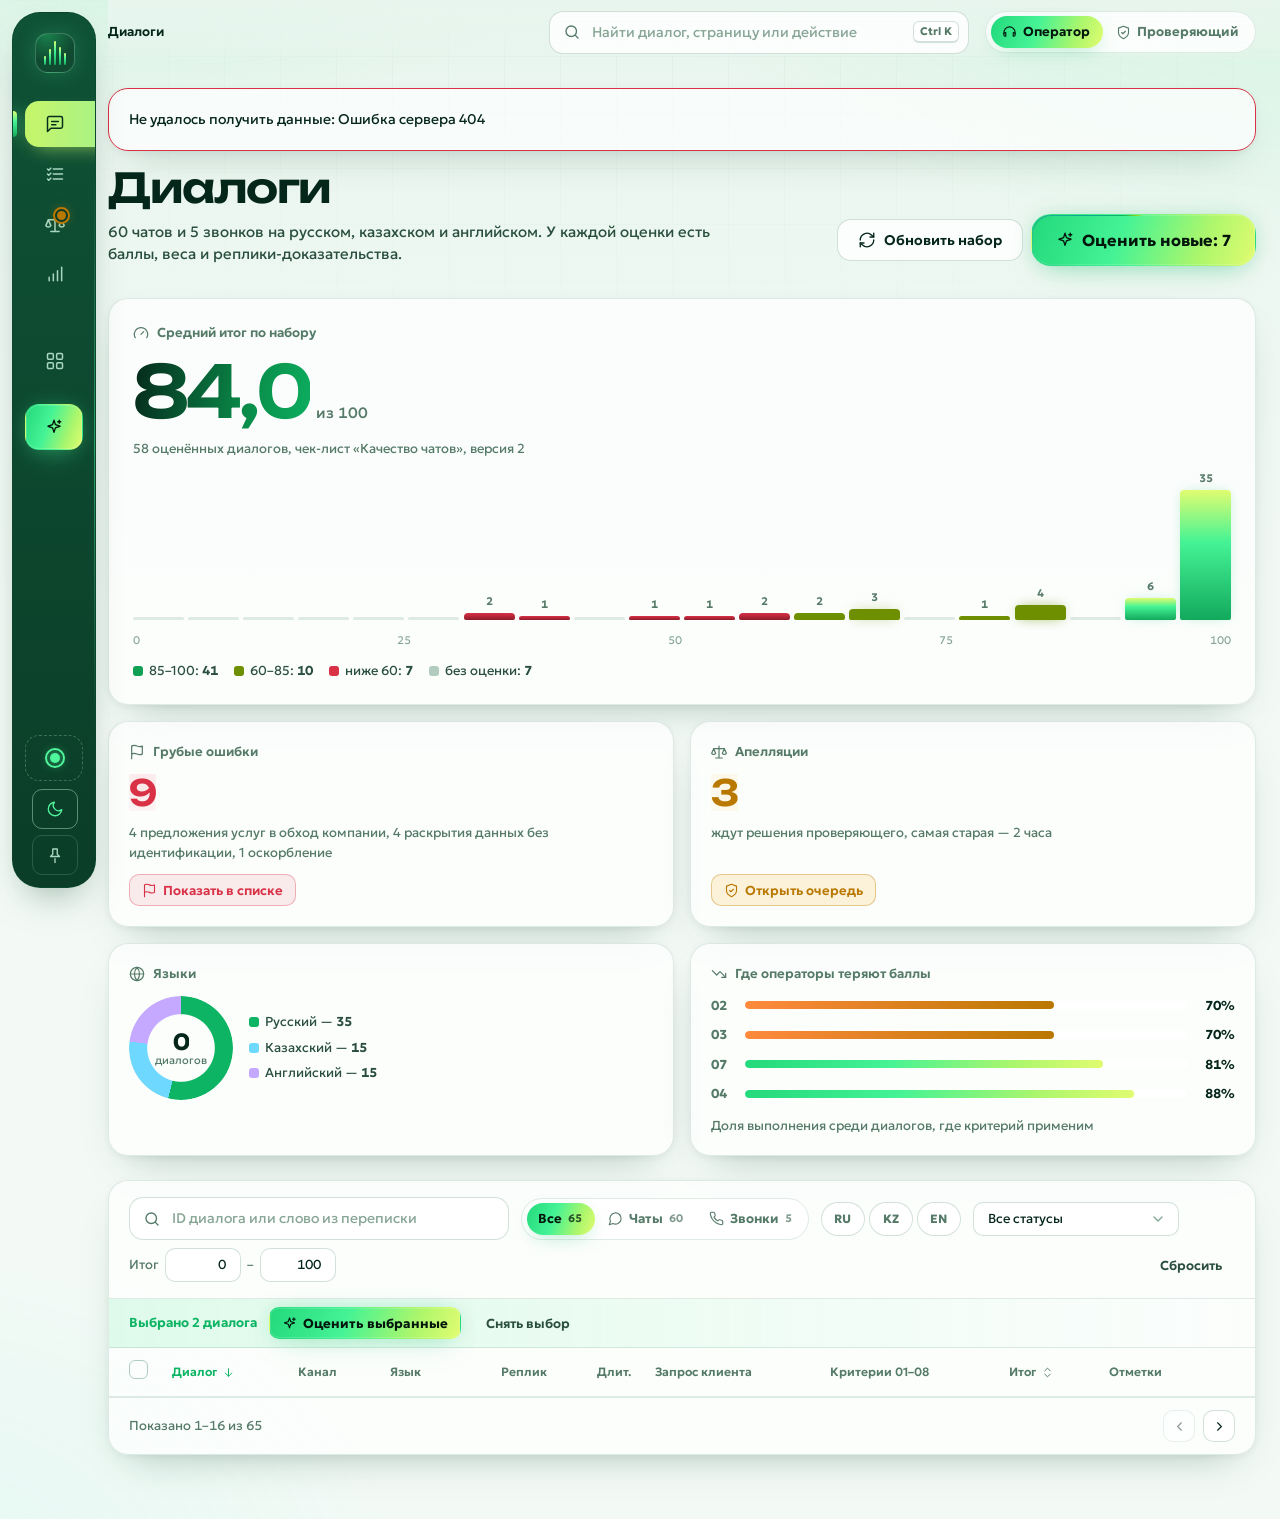
==== commit 2941b128: "Выгрузка результатов для сдачи, фолбэк провайдеров и ключей, название 2MP, README - export_results: " ====
--- a/frontend/index.html
+++ b/frontend/index.html
@@ -5,7 +5,7 @@
   <meta name="viewport" content="width=device-width, initial-scale=1">
   <meta name="theme-color" content="#F3FAF6">
   <link rel="icon" href="data:image/svg+xml,%3Csvg xmlns='http://www.w3.org/2000/svg' viewBox='0 0 32 32'%3E%3Crect width='32' height='32' rx='9' fill='%230B2D1F'/%3E%3Cg fill='%2345F395'%3E%3Crect x='6' y='17' width='3' height='8' rx='1.5'/%3E%3Crect x='11' y='11' width='3' height='14' rx='1.5'/%3E%3Crect x='16' y='6' width='3' height='19' rx='1.5'/%3E%3Crect x='21' y='12' width='3' height='13' rx='1.5'/%3E%3C/g%3E%3C/svg%3E">
-  <title>Диалоги · CQA</title>
+  <title>Диалоги · 2MP</title>
   <script src="js/fx/boot.js"></script>
   <link rel="preconnect" href="https://fonts.googleapis.com">
   <link rel="preconnect" href="https://fonts.gstatic.com" crossorigin>
@@ -84,9 +84,9 @@
 
 <div class="app" id="cqa-app">
   <aside class="rail" aria-label="Навигация">
-    <a class="rail__brand" href="index.html" aria-label="CQA, на главную">
+    <a class="rail__brand" href="index.html" aria-label="2MP, на главную">
       <span class="logo-bars" aria-hidden="true"><i></i><i></i><i></i><i></i><i></i></span>
-      <span class="rail__brand-text rail__label"><b>CQA</b><small>Freedom Broker</small></span>
+      <span class="rail__brand-text rail__label"><b>2MP</b><small>Freedom Broker</small></span>
     </a>
     <nav class="rail__nav" aria-label="Разделы">
       <a class="rail__link is-active" aria-current="page" href="index.html" style="--i:0"><svg class="icon"><use href="#i-list"/></svg><span class="rail__label">Диалоги</span><span class="rail__meta">65</span></a>
--- a/frontend/css/views.css
+++ b/frontend/css/views.css
@@ -683,3 +683,13 @@
   .stripe__pts { display: none; }
   .workspace { grid-template-columns: minmax(0, 1fr); }
 }
+
+/* Как надо было сказать: «призрак» реплики оператора, которой не было */
+.coach { display: grid; justify-items: end; padding: 0 38px 10px 0; list-style: none; }
+.coach__box { max-width: 76ch; padding: 10px 14px; border: 1.5px dashed var(--ok); border-radius: var(--r-lg) 6px var(--r-lg) var(--r-lg); background: var(--ok-bg); box-shadow: none; display: grid; gap: 4px; }
+.coach__head { font-size: var(--fs-12, 12px); color: var(--ink-3); }
+.coach__text { margin: 0; color: var(--ink); }
+.coach.is-hl .coach__box { animation: coach-hl 1.2s ease-out; }
+@keyframes coach-hl { 0%, 60% { box-shadow: 0 0 0 3px var(--ok), 0 0 24px -4px var(--ok); } 100% { box-shadow: none; } }
+.crit__coach { display: grid; gap: 8px; justify-items: start; margin-top: 10px; padding: 10px 14px; border: 1px solid var(--ok-line); border-radius: var(--r-md, 12px); background: var(--ok-bg); }
+.crit__coach b { font-size: var(--fs-12, 12px); color: var(--ink-3); font-weight: 600; }
